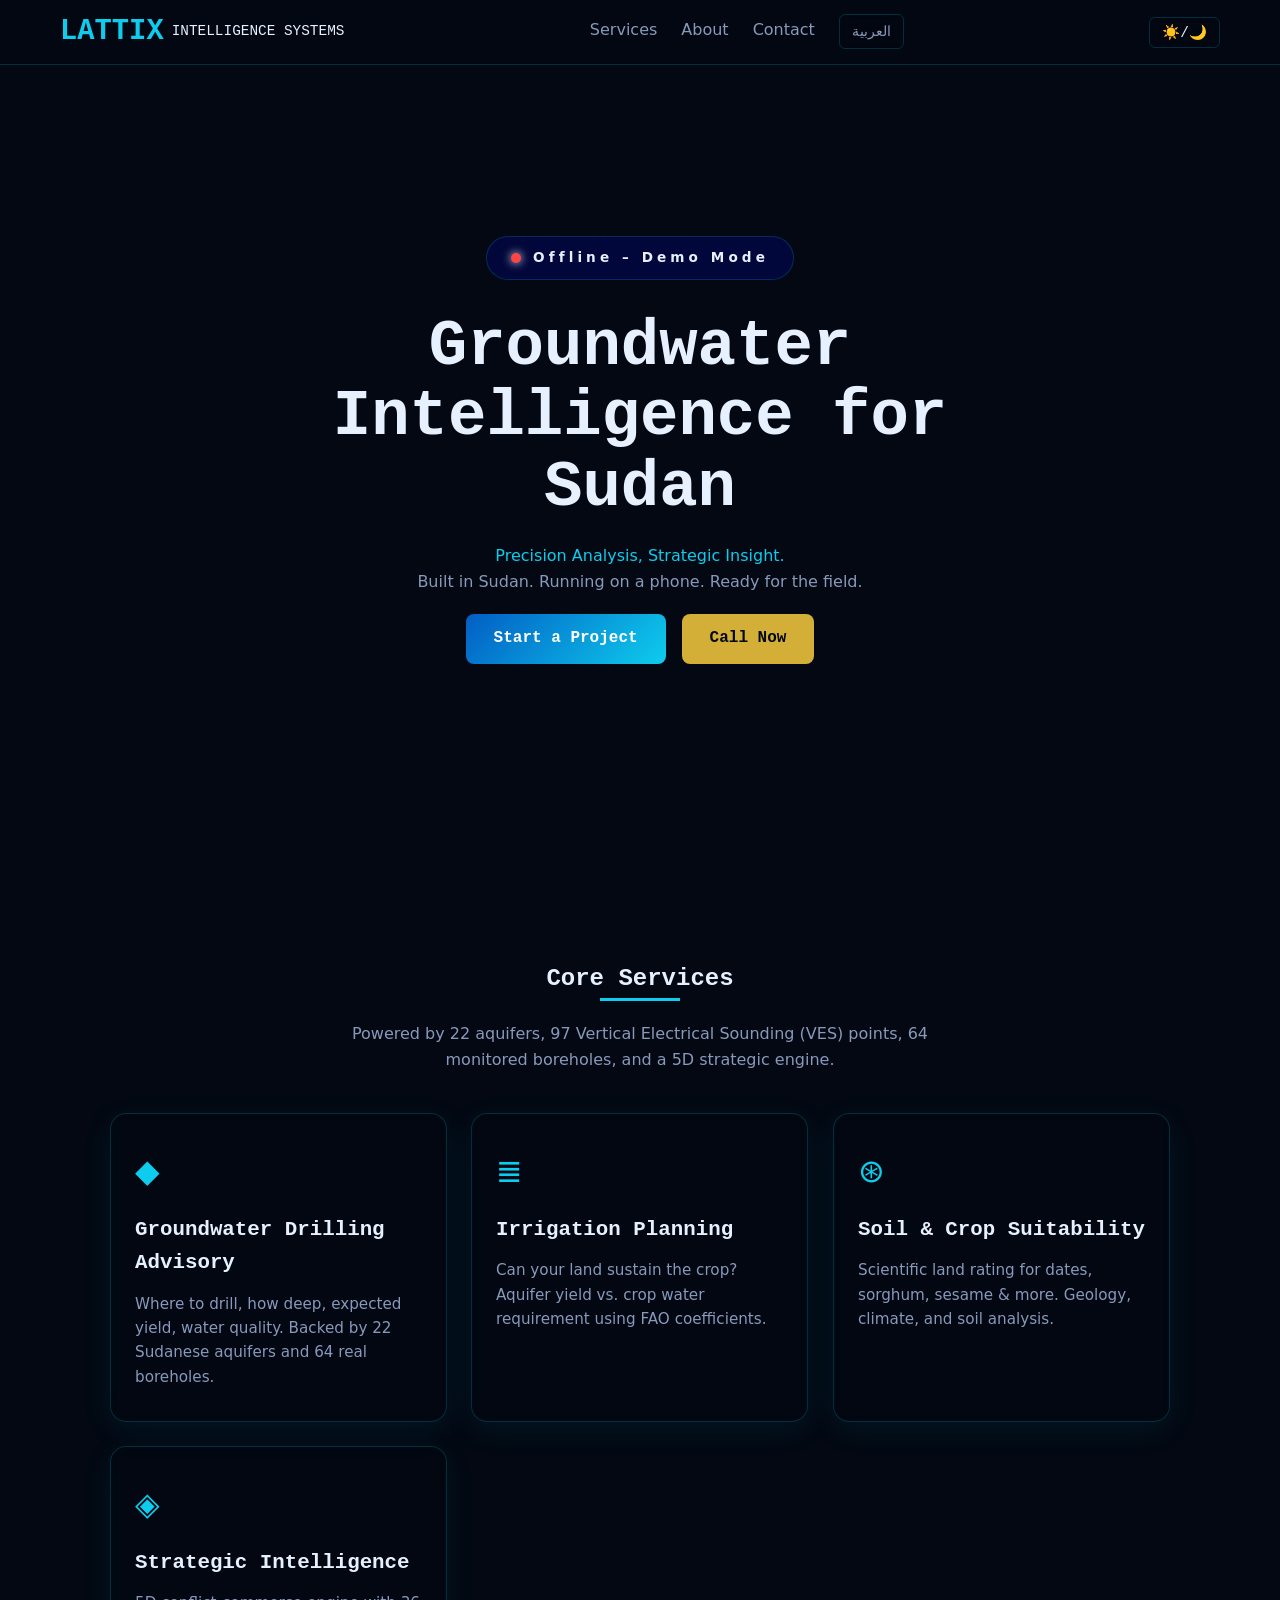
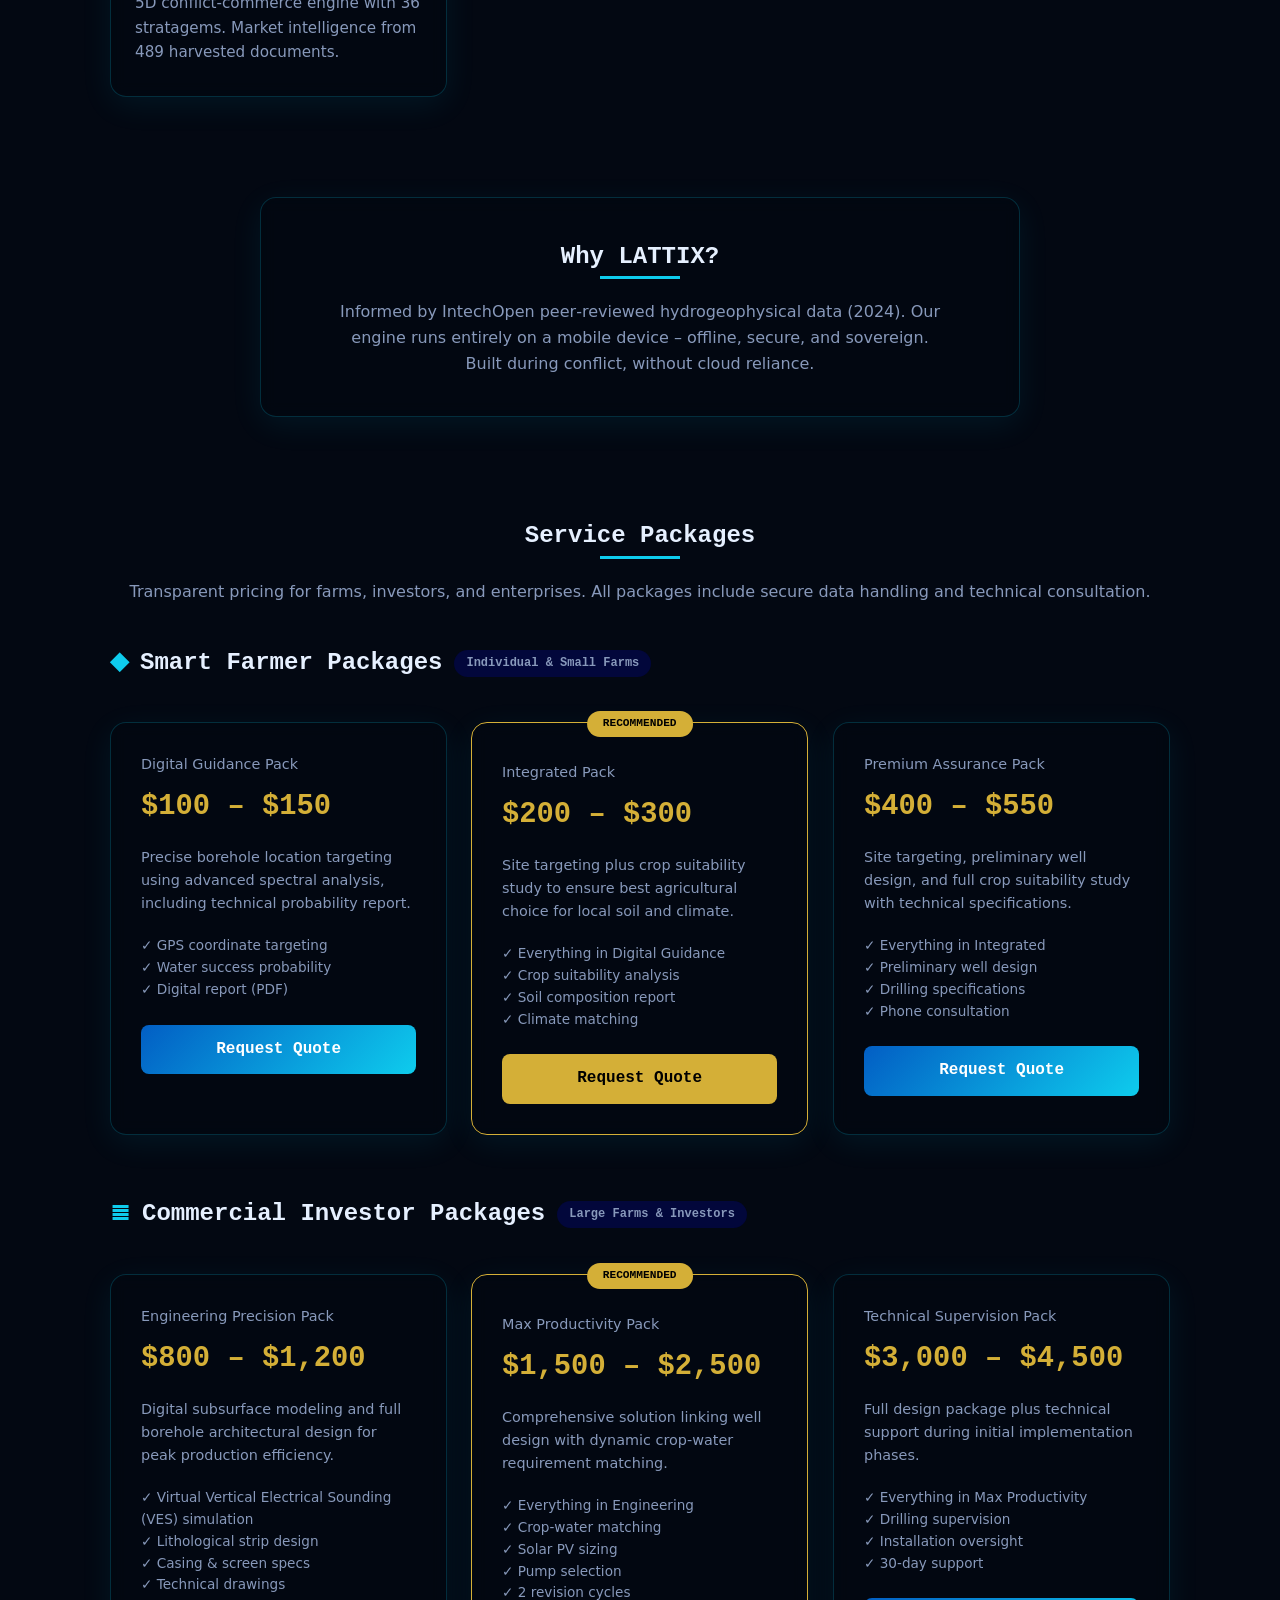
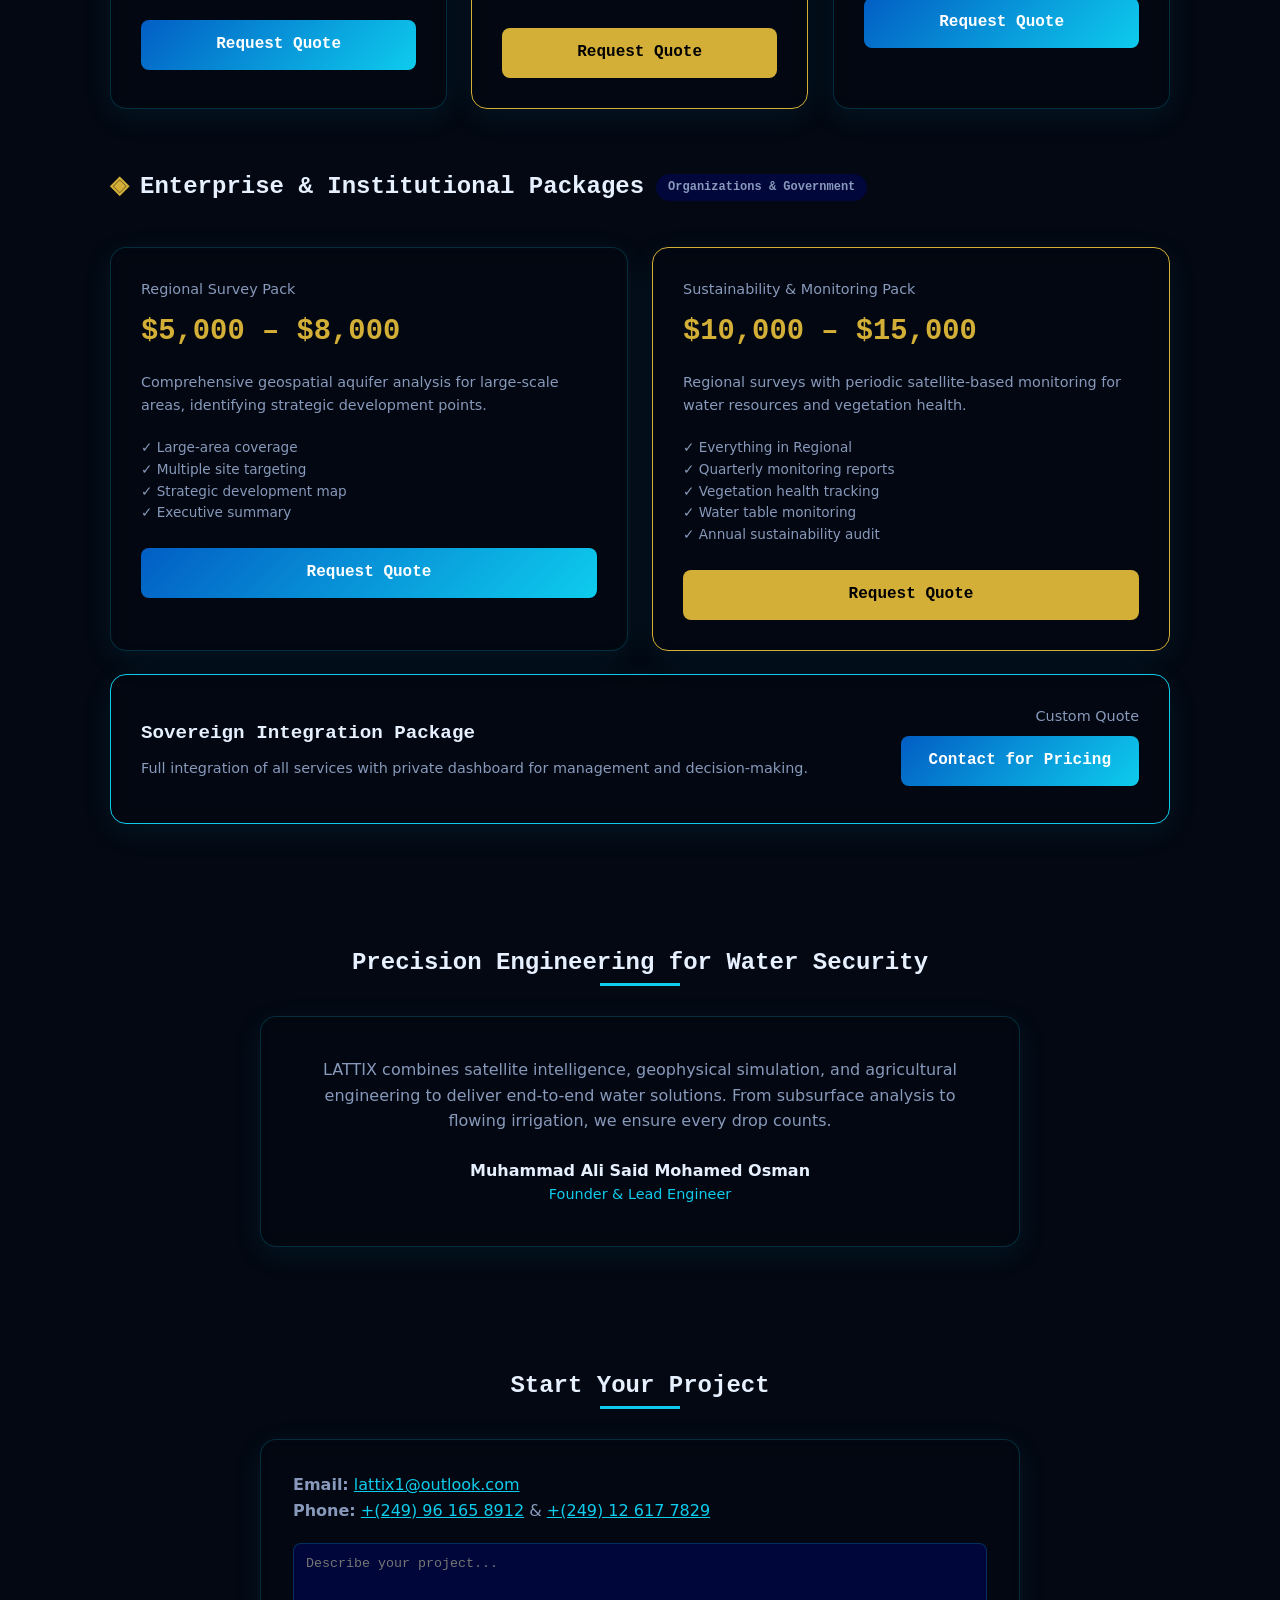
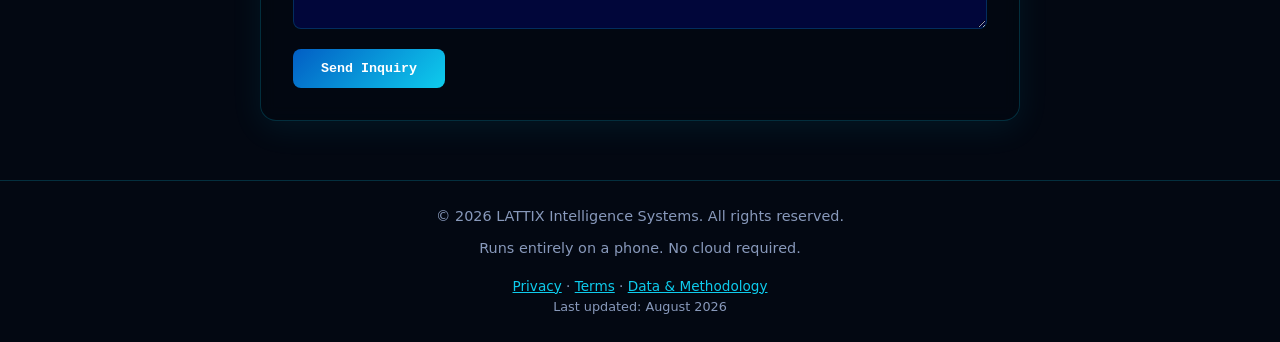
==== index.html @ 2b8c9094 "Add missing SEO/GEO fixes: hreflang, FAQPage schema, informed-by language, VES definition, last upda" ====
<!DOCTYPE html>
<html lang="en" dir="ltr" data-theme="dark">
<head>
    <meta charset="UTF-8">
    <meta name="viewport" content="width=device-width, initial-scale=1.0">
    <meta name="description" content="LATTIX – Groundwater Intelligence for Sudan. Precision analysis, strategic insight. Built on a phone, ready for the field.">
    <title>LATTIX | Groundwater Intelligence for Sudan</title>
    <link rel="stylesheet" href="assets/css/style.css">
<link rel="canonical" href="https://claythe3ed.github.io/lattix-website/">
<link rel="icon" href="assets/favicon.svg" type="image/svg+xml">
<meta property="og:title" content="LATTIX | Groundwater Intelligence for Sudan">
<meta property="og:description" content="LATTIX – Groundwater Intelligence for Sudan. Precision analysis, strategic insight. Built on a phone, ready for the field.">
<meta property="og:url" content="https://claythe3ed.github.io/lattix-website/">
<meta property="og:type" content="website">
<meta property="og:site_name" content="LATTIX Intelligence Systems">
<meta name="twitter:card" content="summary_large_image">
<meta name="twitter:title" content="LATTIX | Groundwater Intelligence for Sudan">
<meta name="twitter:description" content="LATTIX – Groundwater Intelligence for Sudan. Precision analysis, strategic insight. Built on a phone, ready for the field.">
<script type="application/ld+json">
{
  "@context": "https://schema.org",
  "@type": "WebSite",
  "name": "LATTIX Intelligence Systems",
  "description": "Groundwater Intelligence for Sudan. Precision Analysis, Strategic Insight.",
  "url": "https://claythe3ed.github.io/lattix-website/",
  "publisher": {
    "@type": "Organization",
    "name": "LATTIX Intelligence Systems",
    "founder": {
      "@type": "Person",
      "name": "Muhammad Ali Said Mohamed Osman"
    },
    "address": {
      "@type": "PostalAddress",
      "addressCountry": "SD"
    }
  }
}
</script>
<script type="application/ld+json">
{
  "@context": "https://schema.org",
  "@type": "ItemList",
  "name": "LATTIX Services",
  "itemListElement": [
    {
      "@type": "ListItem",
      "position": 1,
      "name": "Groundwater Drilling Advisory",
      "description": "Where to drill, how deep, expected yield, water quality. Backed by 22 Sudanese aquifers.",
      "url": "https://claythe3ed.github.io/lattix-website/services/groundwater.html"
    },
    {
      "@type": "ListItem",
      "position": 2,
      "name": "Irrigation Planning",
      "description": "Aquifer yield vs. crop water requirement using FAO coefficients.",
      "url": "https://claythe3ed.github.io/lattix-website/services/irrigation.html"
    },
    {
      "@type": "ListItem",
      "position": 3,
      "name": "Soil & Crop Suitability",
      "description": "Scientific land rating for dates, sorghum, sesame & more.",
      "url": "https://claythe3ed.github.io/lattix-website/services/soil-crops.html"
    },
    {
      "@type": "ListItem",
      "position": 4,
      "name": "Strategic Intelligence",
      "description": "5D conflict-commerce engine with 36 stratagems.",
      "url": "https://claythe3ed.github.io/lattix-website/services/strategy.html"
    }
  ]
}
</script>
<link rel="alternate" hreflang="en" href="https://claythe3ed.github.io/lattix-website/">
<link rel="alternate" hreflang="ar" href="https://claythe3ed.github.io/lattix-website/ar/">
<script type="application/ld+json">
{
  "@context": "https://schema.org",
  "@type": "FAQPage",
  "mainEntity": [
    {"@type": "Question", "name": "How is LATTIX data verified?", "acceptedAnswer": {"@type": "Answer", "text": "LATTIX groundwater data is informed by IntechOpen peer-reviewed hydrogeophysical data (2024)."}},
    {"@type": "Question", "name": "Does LATTIX work offline?", "acceptedAnswer": {"@type": "Answer", "text": "Yes. LATTIX runs entirely on a mobile device without cloud reliance, ensuring offline, secure, and sovereign operation."}},
    {"@type": "Question", "name": "What services does LATTIX offer?", "acceptedAnswer": {"@type": "Answer", "text": "LATTIX provides groundwater drilling advisory, irrigation planning, soil & crop suitability analysis, and strategic intelligence."}}
  ]
}
</script>
<link rel="icon" href="data:image/svg+xml,<svg xmlns='http://www.w3.org/2000/svg' viewBox='0 0 100 100'><rect width='100' height='100' rx='20' fill='%23F97316'/><text x='50' y='68' font-family='Arial' font-size='60' font-weight='bold' fill='white' text-anchor='middle'>L</text></svg>">
</head>
<body>
    <canvas id="three-canvas"></canvas>
    <nav class="navbar">
        <div class="nav-container">
            <a href="index.html" class="logo">LATTIX <span>INTELLIGENCE SYSTEMS</span></a>
            <div class="nav-links" id="navLinks">
                <a href="#services">Services</a>
                <a href="about/index.html">About</a>
                <a href="contact/index.html">Contact</a>
                <a href="ar/index.html" class="ctrl-btn">العربية</a>
            </div>
            <div class="controls">
                <button class="ctrl-btn" id="themeToggle" title="Toggle light/dark mode">☀️/🌙</button>
                <div class="hamburger" id="hamburger" aria-label="Menu" aria-expanded="false"><span></span><span></span><span></span></div>
            </div>
        </div>
    </nav>
    <main>
        <section class="hero">
            <div class="status-bar" id="statusBar">
                <span class="status-indicator" id="statusLight"></span>
                <span id="statusText" style="font-weight: 700; letter-spacing: 0.3em;">L A T T I X</span>
            </div>
            <h1>Groundwater Intelligence for Sudan</h1>
            <p class="cyan-text">Precision Analysis, Strategic Insight.</p>
            <p style="color:var(--text-secondary);">Built in Sudan. Running on a phone. Ready for the field.</p>
            <div style="display:flex; gap:16px; flex-wrap:wrap; justify-content:center; margin-top:20px;">
                <a href="contact/index.html" class="btn-cyan">Start a Project</a>
                <a href="tel:+249961658912" class="btn-gold">Call Now</a>
            </div>
        </section>
        <section id="services" class="services-section">
            <div style="text-align:center; margin-bottom:40px;">
                <h2>Core Services</h2>
                <div class="section-divider"></div>
                <p style="color:var(--text-secondary); max-width:600px; margin:0 auto;">
                    Powered by 22 aquifers, 97 Vertical Electrical Sounding (VES) points, 64 monitored boreholes, and a 5D strategic engine.
                </p>
            </div>
            <div class="services-grid">
                <a href="services/groundwater.html" class="glass-card service-card">
                    <div class="service-icon">◆</div>
                    <h3>Groundwater Drilling Advisory</h3>
                    <p>Where to drill, how deep, expected yield, water quality. Backed by 22 Sudanese aquifers and 64 real boreholes.</p>
                </a>
                <a href="services/irrigation.html" class="glass-card service-card">
                    <div class="service-icon">≣</div>
                    <h3>Irrigation Planning</h3>
                    <p>Can your land sustain the crop? Aquifer yield vs. crop water requirement using FAO coefficients.</p>
                </a>
                <a href="services/soil-crops.html" class="glass-card service-card">
                    <div class="service-icon">⊛</div>
                    <h3>Soil & Crop Suitability</h3>
                    <p>Scientific land rating for dates, sorghum, sesame & more. Geology, climate, and soil analysis.</p>
                </a>
                <a href="services/strategy.html" class="glass-card service-card">
                    <div class="service-icon">◈</div>
                    <h3>Strategic Intelligence</h3>
                    <p>5D conflict-commerce engine with 36 stratagems. Market intelligence from 489 harvested documents.</p>
                </a>
            </div>
        </section>
        <section style="max-width:800px; margin:0 auto; padding:40px 20px; text-align:center;">
            <div class="glass-card" style="padding:40px;">
                <h2>Why LATTIX?</h2>
                <div class="section-divider"></div>
                <p style="color:var(--text-secondary); max-width:600px; margin:20px auto 0;">
                    Informed by IntechOpen peer‑reviewed hydrogeophysical data (2024). Our engine runs entirely on a mobile device – offline, secure, and sovereign. Built during conflict, without cloud reliance.
                </p>
            </div>
        </section>
        <section id="packages" style="max-width:1100px; margin:0 auto; padding:60px 20px;">
            <div style="text-align:center; margin-bottom:40px;">
                <h2>Service Packages</h2>
                <div class="section-divider"></div>
                <p style="color:var(--text-secondary);">Transparent pricing for farms, investors, and enterprises. All packages include secure data handling and technical consultation.</p>
            </div>

            <!-- Smart Farmer Packages -->
            <div style="margin-top:40px;">
                <h3 style="font-family:'Space Grotesk', monospace; font-size:1.5rem; margin-bottom:30px; display:flex; align-items:center; gap:12px;">
                    <span style="color:var(--cyan);">◆</span> Smart Farmer Packages
                    <span style="font-size:0.75rem; background:var(--card-bg); padding:4px 12px; border-radius:20px; color:var(--text-secondary);">Individual & Small Farms</span>
                </h3>
                <div class="services-grid" style="grid-template-columns: repeat(auto-fit, minmax(300px, 1fr));">
                    <div class="glass-card" style="padding:30px;">
                        <div style="color:var(--text-secondary); font-size:0.9rem; margin-bottom:8px;">Digital Guidance Pack</div>
                        <div class="gold-text" style="font-family:'Space Grotesk', monospace; font-size:1.8rem; font-weight:700; margin-bottom:16px;">$100 – $150</div>
                        <p style="color:var(--text-secondary); font-size:0.9rem; margin-bottom:20px;">Precise borehole location targeting using advanced spectral analysis, including technical probability report.</p>
                        <ul style="list-style:none; color:var(--text-secondary); font-size:0.85rem; margin-bottom:24px;">
                            <li>✓ GPS coordinate targeting</li>
                            <li>✓ Water success probability</li>
                            <li>✓ Digital report (PDF)</li>
                        </ul>
                        <a href="mailto:lattix1@outlook.com?subject=Quote Request: Digital Guidance Pack" class="btn-cyan" style="display:block; text-align:center; padding:12px;">Request Quote</a>
                    </div>
                    <div class="glass-card" style="padding:30px; border:1px solid var(--gold); position:relative;">
                        <div style="position:absolute; top:-12px; left:50%; transform:translateX(-50%); background:var(--gold); color:#000; padding:4px 16px; border-radius:20px; font-size:0.7rem; font-weight:700; font-family:'Space Grotesk', monospace;">RECOMMENDED</div>
                        <div style="color:var(--text-secondary); font-size:0.9rem; margin-bottom:8px; margin-top:8px;">Integrated Pack</div>
                        <div class="gold-text" style="font-family:'Space Grotesk', monospace; font-size:1.8rem; font-weight:700; margin-bottom:16px;">$200 – $300</div>
                        <p style="color:var(--text-secondary); font-size:0.9rem; margin-bottom:20px;">Site targeting plus crop suitability study to ensure best agricultural choice for local soil and climate.</p>
                        <ul style="list-style:none; color:var(--text-secondary); font-size:0.85rem; margin-bottom:24px;">
                            <li>✓ Everything in Digital Guidance</li>
                            <li>✓ Crop suitability analysis</li>
                            <li>✓ Soil composition report</li>
                            <li>✓ Climate matching</li>
                        </ul>
                        <a href="mailto:lattix1@outlook.com?subject=Quote Request: Integrated Pack" class="btn-gold" style="display:block; text-align:center; padding:12px; color:#000;">Request Quote</a>
                    </div>
                    <div class="glass-card" style="padding:30px;">
                        <div style="color:var(--text-secondary); font-size:0.9rem; margin-bottom:8px;">Premium Assurance Pack</div>
                        <div class="gold-text" style="font-family:'Space Grotesk', monospace; font-size:1.8rem; font-weight:700; margin-bottom:16px;">$400 – $550</div>
                        <p style="color:var(--text-secondary); font-size:0.9rem; margin-bottom:20px;">Site targeting, preliminary well design, and full crop suitability study with technical specifications.</p>
                        <ul style="list-style:none; color:var(--text-secondary); font-size:0.85rem; margin-bottom:24px;">
                            <li>✓ Everything in Integrated</li>
                            <li>✓ Preliminary well design</li>
                            <li>✓ Drilling specifications</li>
                            <li>✓ Phone consultation</li>
                        </ul>
                        <a href="mailto:lattix1@outlook.com?subject=Quote Request: Premium Assurance Pack" class="btn-cyan" style="display:block; text-align:center; padding:12px;">Request Quote</a>
                    </div>
                </div>
            </div>

            <!-- Commercial Investor Packages -->
            <div style="margin-top:60px;">
                <h3 style="font-family:'Space Grotesk', monospace; font-size:1.5rem; margin-bottom:30px; display:flex; align-items:center; gap:12px;">
                    <span style="color:var(--cyan);">≣</span> Commercial Investor Packages
                    <span style="font-size:0.75rem; background:var(--card-bg); padding:4px 12px; border-radius:20px; color:var(--text-secondary);">Large Farms & Investors</span>
                </h3>
                <div class="services-grid" style="grid-template-columns: repeat(auto-fit, minmax(300px, 1fr));">
                    <div class="glass-card" style="padding:30px;">
                        <div style="color:var(--text-secondary); font-size:0.9rem; margin-bottom:8px;">Engineering Precision Pack</div>
                        <div class="gold-text" style="font-family:'Space Grotesk', monospace; font-size:1.8rem; font-weight:700; margin-bottom:16px;">$800 – $1,200</div>
                        <p style="color:var(--text-secondary); font-size:0.9rem; margin-bottom:20px;">Digital subsurface modeling and full borehole architectural design for peak production efficiency.</p>
                        <ul style="list-style:none; color:var(--text-secondary); font-size:0.85rem; margin-bottom:24px;">
                            <li>✓ Virtual Vertical Electrical Sounding (VES) simulation</li>
                            <li>✓ Lithological strip design</li>
                            <li>✓ Casing & screen specs</li>
                            <li>✓ Technical drawings</li>
                        </ul>
                        <a href="mailto:lattix1@outlook.com?subject=Quote Request: Engineering Precision Pack" class="btn-cyan" style="display:block; text-align:center; padding:12px;">Request Quote</a>
                    </div>
                    <div class="glass-card" style="padding:30px; border:1px solid var(--gold); position:relative;">
                        <div style="position:absolute; top:-12px; left:50%; transform:translateX(-50%); background:var(--gold); color:#000; padding:4px 16px; border-radius:20px; font-size:0.7rem; font-weight:700; font-family:'Space Grotesk', monospace;">RECOMMENDED</div>
                        <div style="color:var(--text-secondary); font-size:0.9rem; margin-bottom:8px; margin-top:8px;">Max Productivity Pack</div>
                        <div class="gold-text" style="font-family:'Space Grotesk', monospace; font-size:1.8rem; font-weight:700; margin-bottom:16px;">$1,500 – $2,500</div>
                        <p style="color:var(--text-secondary); font-size:0.9rem; margin-bottom:20px;">Comprehensive solution linking well design with dynamic crop-water requirement matching.</p>
                        <ul style="list-style:none; color:var(--text-secondary); font-size:0.85rem; margin-bottom:24px;">
                            <li>✓ Everything in Engineering</li>
                            <li>✓ Crop-water matching</li>
                            <li>✓ Solar PV sizing</li>
                            <li>✓ Pump selection</li>
                            <li>✓ 2 revision cycles</li>
                        </ul>
                        <a href="mailto:lattix1@outlook.com?subject=Quote Request: Max Productivity Pack" class="btn-gold" style="display:block; text-align:center; padding:12px; color:#000;">Request Quote</a>
                    </div>
                    <div class="glass-card" style="padding:30px;">
                        <div style="color:var(--text-secondary); font-size:0.9rem; margin-bottom:8px;">Technical Supervision Pack</div>
                        <div class="gold-text" style="font-family:'Space Grotesk', monospace; font-size:1.8rem; font-weight:700; margin-bottom:16px;">$3,000 – $4,500</div>
                        <p style="color:var(--text-secondary); font-size:0.9rem; margin-bottom:20px;">Full design package plus technical support during initial implementation phases.</p>
                        <ul style="list-style:none; color:var(--text-secondary); font-size:0.85rem; margin-bottom:24px;">
                            <li>✓ Everything in Max Productivity</li>
                            <li>✓ Drilling supervision</li>
                            <li>✓ Installation oversight</li>
                            <li>✓ 30-day support</li>
                        </ul>
                        <a href="mailto:lattix1@outlook.com?subject=Quote Request: Technical Supervision Pack" class="btn-cyan" style="display:block; text-align:center; padding:12px;">Request Quote</a>
                    </div>
                </div>
            </div>

            <!-- Enterprise Packages -->
            <div style="margin-top:60px;">
                <h3 style="font-family:'Space Grotesk', monospace; font-size:1.5rem; margin-bottom:30px; display:flex; align-items:center; gap:12px;">
                    <span style="color:var(--gold);">◈</span> Enterprise & Institutional Packages
                    <span style="font-size:0.75rem; background:var(--card-bg); padding:4px 12px; border-radius:20px; color:var(--text-secondary);">Organizations & Government</span>
                </h3>
                <div class="services-grid" style="grid-template-columns: repeat(auto-fit, minmax(300px, 1fr));">
                    <div class="glass-card" style="padding:30px;">
                        <div style="color:var(--text-secondary); font-size:0.9rem; margin-bottom:8px;">Regional Survey Pack</div>
                        <div class="gold-text" style="font-family:'Space Grotesk', monospace; font-size:1.8rem; font-weight:700; margin-bottom:16px;">$5,000 – $8,000</div>
                        <p style="color:var(--text-secondary); font-size:0.9rem; margin-bottom:20px;">Comprehensive geospatial aquifer analysis for large-scale areas, identifying strategic development points.</p>
                        <ul style="list-style:none; color:var(--text-secondary); font-size:0.85rem; margin-bottom:24px;">
                            <li>✓ Large-area coverage</li>
                            <li>✓ Multiple site targeting</li>
                            <li>✓ Strategic development map</li>
                            <li>✓ Executive summary</li>
                        </ul>
                        <a href="mailto:lattix1@outlook.com?subject=Quote Request: Regional Survey Pack" class="btn-cyan" style="display:block; text-align:center; padding:12px;">Request Quote</a>
                    </div>
                    <div class="glass-card" style="padding:30px; border:1px solid var(--gold);">
                        <div style="color:var(--text-secondary); font-size:0.9rem; margin-bottom:8px;">Sustainability & Monitoring Pack</div>
                        <div class="gold-text" style="font-family:'Space Grotesk', monospace; font-size:1.8rem; font-weight:700; margin-bottom:16px;">$10,000 – $15,000</div>
                        <p style="color:var(--text-secondary); font-size:0.9rem; margin-bottom:20px;">Regional surveys with periodic satellite-based monitoring for water resources and vegetation health.</p>
                        <ul style="list-style:none; color:var(--text-secondary); font-size:0.85rem; margin-bottom:24px;">
                            <li>✓ Everything in Regional</li>
                            <li>✓ Quarterly monitoring reports</li>
                            <li>✓ Vegetation health tracking</li>
                            <li>✓ Water table monitoring</li>
                            <li>✓ Annual sustainability audit</li>
                        </ul>
                        <a href="mailto:lattix1@outlook.com?subject=Quote Request: Sustainability Pack" class="btn-gold" style="display:block; text-align:center; padding:12px; color:#000;">Request Quote</a>
                    </div>
                </div>
                <div class="glass-card" style="padding:30px; margin-top:24px; border:1px solid var(--cyan);">
                    <div style="display:flex; flex-wrap:wrap; justify-content:space-between; align-items:center; gap:20px;">
                        <div>
                            <div style="font-family:'Space Grotesk', monospace; font-weight:700; font-size:1.2rem; margin-bottom:8px;">Sovereign Integration Package</div>
                            <p style="color:var(--text-secondary); font-size:0.9rem;">Full integration of all services with private dashboard for management and decision-making.</p>
                        </div>
                        <div style="text-align:right;">
                            <div style="color:var(--text-secondary); font-size:0.9rem; margin-bottom:8px;">Custom Quote</div>
                            <a href="mailto:lattix1@outlook.com?subject=Quote Request: Sovereign Integration Package" class="btn-cyan">Contact for Pricing</a>
                        </div>
                    </div>
                </div>
            </div>
        </section>
        <section id="about" style="max-width:800px; margin:0 auto; padding:60px 20px; text-align:center;">
            <h2>Precision Engineering for Water Security</h2>
            <div class="section-divider"></div>
            <div class="glass-card" style="padding:40px; margin-top:30px;">
                <p style="color:var(--text-secondary);">LATTIX combines satellite intelligence, geophysical simulation, and agricultural engineering to deliver end‑to‑end water solutions. From subsurface analysis to flowing irrigation, we ensure every drop counts.</p>
                <div style="margin-top:24px; font-weight:700;">Muhammad Ali Said Mohamed Osman</div>
                <div style="color:var(--cyan); font-size:0.9rem;">Founder & Lead Engineer</div>
            </div>
        </section>
        <section id="contact" style="max-width:800px; margin:0 auto; padding:60px 20px;">
            <h2 style="text-align:center;">Start Your Project</h2>
            <div class="section-divider"></div>
            <div class="glass-card" style="padding:32px; margin-top:30px;">
                <p style="color:var(--text-secondary); margin-bottom:20px;">
                    <strong>Email:</strong> <a href="mailto:lattix1@outlook.com" class="cyan-text">lattix1@outlook.com</a><br>
<strong>Phone:</strong> <a href="tel:+249961658912" class="cyan-text">+(249) 96 165 8912</a> & <a href="tel:+249126177829" class="cyan-text">+(249) 12 617 7829</a>
                </p>
                <form onsubmit="event.preventDefault(); window.location.href='mailto:lattix1@outlook.com?subject=Project Inquiry&body=' + encodeURIComponent(document.getElementById('msg').value);">
                    <textarea id="msg" rows="4" style="width:100%; background:var(--card-bg); border:1px solid var(--card-border); color:var(--text-primary); padding:12px; border-radius:8px;" placeholder="Describe your project..."></textarea>
                    <button type="submit" class="btn-cyan" style="margin-top:12px;">Send Inquiry</button>
                </form>
            </div>
        </section>
    </main>
    <footer>
        <p>© 2026 LATTIX Intelligence Systems. All rights reserved.</p>
        <p style="margin-top:8px;">Runs entirely on a phone. No cloud required.</p>
        <p style="margin-top:16px; font-size:0.85rem;"><a href="compliance/privacy.html" class="cyan-text">Privacy</a> · <a href="compliance/terms.html" class="cyan-text">Terms</a> · <a href="compliance/methodology.html" class="cyan-text">Data & Methodology</a></p>
    <p style="font-size:0.8rem; color:var(--text-secondary);">Last updated: August 2026</p>
</footer>
    <script src="assets/js/satellite.js"></script>
    <script>
        document.getElementById('themeToggle').addEventListener('click', function() {
            const html = document.documentElement;
            const newTheme = html.getAttribute('data-theme') === 'dark' ? 'light' : 'dark';
            html.setAttribute('data-theme', newTheme);
            localStorage.setItem('lattix-theme', newTheme);
        });
        document.getElementById('hamburger').addEventListener('click', function() {
            const nav = document.getElementById('navLinks');
            nav.classList.toggle('active');
            this.setAttribute('aria-expanded', nav.classList.contains('active'));
        });
        async function checkStatus() {
            if (window.location.hostname !== 'localhost' && window.location.hostname !== '127.0.0.1') {
                document.getElementById('statusLight').className = 'status-indicator offline';
                document.getElementById('statusText').textContent = 'Offline – Demo Mode';
                return;
            }
            let ml = false, cal = false;
            try { await fetch('http://localhost:8001/health', {mode:'no-cors'}); ml = true; } catch(e) {}
            try { await fetch('http://localhost:8002/health', {mode:'no-cors'}); cal = true; } catch(e) {}
            const light = document.getElementById('statusLight');
            const text = document.getElementById('statusText');
            if (ml || cal) {
                light.className = 'status-indicator online';
                text.textContent = 'System Online – Services Active';
            } else {
                light.className = 'status-indicator offline';
                text.textContent = 'Offline – Demo Mode';
            }
        }
        window.addEventListener('load', checkStatus);
        setInterval(checkStatus, 60000);
    </script>
</body>
</html>
---- assets/css/style.css ----
/* ========== DEEP BLUE TECH + GOLD ========== */
:root {
    --deepest: #030812;
    --navy: #020764;
    --mid-blue: #043780;
    --bright: #025EC4;
    --cyan: #0ECCED;
    --gold: #d4af37;
    --text-primary: #e6f0ff;
    --text-secondary: #8899bb;
    --card-bg: rgba(2, 7, 100, 0.5);
    --card-border: rgba(14, 204, 237, 0.2);
    --glass-bg: rgba(3, 8, 18, 0.65);
    --shadow: 0 8px 32px rgba(14, 204, 237, 0.08);
    --transition: 0.3s cubic-bezier(0.4, 0, 0.2, 1);
}
[data-theme="light"] {
    --deepest: #eef2f6;
    --navy: #d0dbe8;
    --mid-blue: #a0bcd0;
    --bright: #025EC4;
    --cyan: #007799;
    --text-primary: #030812;
    --text-secondary: #334455;
    --card-bg: rgba(255,255,255,0.7);
    --card-border: rgba(0,100,150,0.2);
    --glass-bg: rgba(255,255,255,0.8);
    --shadow: 0 8px 24px rgba(0,80,120,0.1);
}
* { margin:0; padding:0; box-sizing:border-box; }
body {
    font-family: 'Inter', system-ui, sans-serif;
    background: var(--deepest);
    color: var(--text-primary);
    line-height: 1.6;
    transition: background 0.4s, color 0.4s;
    overflow-x: hidden;
}
h1, h2, h3, .mono, .logo {
    font-family: 'Space Grotesk', 'Courier New', monospace;
    font-weight: 700;
}
.cyan-text { color: var(--cyan); }
.gold-text { color: var(--gold); }

/* ---------- Glass card with micro-interactions ---------- */
.glass-card {
    background: var(--glass-bg);
    backdrop-filter: blur(8px);
    border: 1px solid var(--card-border);
    border-radius: 16px;
    transition: transform 0.35s cubic-bezier(0.4, 0, 0.2, 1),
                box-shadow 0.35s cubic-bezier(0.4, 0, 0.2, 1),
                border-color 0.35s;
    box-shadow: var(--shadow);
    will-change: transform;
}
.glass-card:hover {
    border-color: var(--cyan);
    transform: translateY(-4px) scale(1.01);
    box-shadow: 0 20px 50px rgba(14,204,237,0.2),
                0 0 30px rgba(14,204,237,0.08) inset;
}
.glass-card:active {
    transform: translateY(-2px) scale(0.99);
}

/* ---------- Buttons ---------- */
.btn-cyan, .btn-gold {
    font-family: 'Space Grotesk', monospace;
    font-weight: 700;
    padding: 12px 28px;
    border: none;
    border-radius: 8px;
    cursor: pointer;
    text-decoration: none;
    display: inline-block;
    transition: transform 0.25s, box-shadow 0.25s, background 0.3s;
    position: relative;
    overflow: hidden;
}
.btn-cyan {
    background: linear-gradient(135deg, var(--bright), var(--cyan));
    color: #fff;
}
.btn-cyan:hover {
    transform: translateY(-2px);
    box-shadow: 0 8px 30px rgba(14,204,237,0.4), 0 0 20px rgba(14,204,237,0.2);
    background: linear-gradient(135deg, var(--cyan), var(--bright));
}
.btn-cyan:active {
    transform: translateY(0);
    box-shadow: 0 4px 15px rgba(14,204,237,0.3);
}
.btn-gold {
    background: var(--gold);
    color: #030812;
}
.btn-gold:hover {
    transform: translateY(-2px);
    box-shadow: 0 8px 30px rgba(212,175,55,0.5), 0 0 20px rgba(212,175,55,0.2);
    background: #e5c04f;
}
.btn-gold:active {
    transform: translateY(0);
    box-shadow: 0 4px 15px rgba(212,175,55,0.3);
}

/* ---------- Navigation ---------- */
.navbar {
    position: fixed; top:0; width:100%; z-index: 1000;
    background: rgba(3,8,18,0.85);
    backdrop-filter: blur(16px);
    border-bottom: 1px solid var(--card-border);
    transition: background 0.3s;
}
.nav-container {
    max-width: 1200px; margin:0 auto; padding:0 20px;
    display:flex; justify-content:space-between; align-items:center; height:64px;
}
.logo {
    font-size:1.8rem; color: var(--cyan); text-decoration:none;
    display:flex; align-items:center; gap:8px;
    transition: color 0.2s, text-shadow 0.3s;
}
.logo:hover {
    color: #4de6ff;
    text-shadow: 0 0 10px rgba(14,204,237,0.6);
}
.logo span { color: var(--text-primary); font-size:0.9rem; font-weight:500; }
.nav-links { display:flex; gap:24px; align-items:center; }
.nav-links a {
    color: var(--text-secondary); text-decoration:none; font-weight:500;
    transition: color 0.2s, transform 0.2s;
    position: relative;
    padding-bottom: 4px;
}
.nav-links a::after {
    content: '';
    position: absolute;
    bottom: 0;
    left: 50%;
    width: 0;
    height: 2px;
    background: var(--cyan);
    transition: width 0.3s, left 0.3s;
}
.nav-links a:hover {
    color: var(--cyan);
}
.nav-links a:hover::after {
    width: 100%;
    left: 0;
}
.nav-links a.active {
    color: var(--cyan);
}
.hamburger { display:none; flex-direction:column; cursor:pointer; gap:5px; }
.hamburger span {
    width:25px; height:2px; background:var(--text-primary);
    transition: all 0.3s ease;
}
.hamburger.open span:nth-child(1) {
    transform: rotate(45deg) translate(5px, 5px);
}
.hamburger.open span:nth-child(2) {
    opacity: 0;
}
.hamburger.open span:nth-child(3) {
    transform: rotate(-45deg) translate(5px, -5px);
}
.controls { display:flex; gap:12px; align-items:center; }
.ctrl-btn {
    background:transparent; border:1px solid var(--card-border);
    color:var(--text-primary); padding:6px 12px; border-radius:6px;
    cursor:pointer; font-size:0.9rem; transition: background 0.3s, border-color 0.3s, color 0.3s;
    font-family:'Space Grotesk', monospace;
    backdrop-filter: blur(4px);
}
.ctrl-btn:hover {
    border-color: var(--cyan);
    background: rgba(14,204,237,0.1);
    color: var(--cyan);
}

/* ---------- Canvas (Blueprint Satellite) ---------- */
#three-canvas {
    position: fixed;
    top: 0; left: 0;
    width: 100%; height: 100%;
    z-index: 0;
    pointer-events: none;
}
main { position:relative; z-index:1; }

/* ---------- Hero ---------- */
.hero {
    min-height: 100vh;
    display:flex; flex-direction:column; align-items:center; justify-content:center;
    text-align:center; padding: 0 20px;
}
.hero h1 {
    font-size:clamp(2rem, 6vw, 4rem);
    max-width:800px; margin-bottom:20px; line-height:1.1;
    animation: fadeInUp 0.8s ease both;
}
@keyframes fadeInUp {
    from { opacity:0; transform: translateY(30px); }
    to { opacity:1; transform: translateY(0); }
}

/* ---------- Status bar ---------- */
.status-bar {
    display:inline-flex; align-items:center; gap:12px;
    background: var(--card-bg); border:1px solid var(--card-border);
    border-radius:40px; padding:10px 24px; margin-bottom:32px; font-size:0.85rem;
    backdrop-filter: blur(4px);
    transition: border-color 0.3s, box-shadow 0.3s;
}
.status-bar:hover {
    border-color: var(--cyan);
    box-shadow: 0 0 15px rgba(14,204,237,0.2);
}
.status-indicator {
    width:10px; height:10px; border-radius:50%;
    background:#ff4444; box-shadow:0 0 10px currentColor;
    transition: background 0.3s, box-shadow 0.3s;
}
.status-indicator.online {
    background:#00ff88; box-shadow:0 0 12px #00ff88;
    animation: pulse 2s infinite;
}
@keyframes pulse {
    0% { box-shadow:0 0 10px #00ff88; }
    50% { box-shadow:0 0 25px #00ff88; }
    100% { box-shadow:0 0 10px #00ff88; }
}

/* ---------- Services Grid ---------- */
.services-section { max-width:1100px; margin:0 auto; padding:60px 20px; }
.services-grid {
    display:grid; grid-template-columns: repeat(auto-fit, minmax(280px, 1fr));
    gap:24px; margin-top:40px;
}
.service-card {
    padding:32px 24px; text-decoration:none; color:inherit;
    display:block; height:100%;
    transition: transform 0.35s, box-shadow 0.35s;
}
.service-icon {
    font-size:2rem; margin-bottom:16px; color:var(--cyan);
    transition: transform 0.4s, color 0.3s;
}
.service-card:hover .service-icon {
    transform: scale(1.2) rotate(5deg);
    color: var(--gold);
}
.service-card h3 {
    margin-bottom:12px; font-size:1.3rem;
    transition: color 0.3s;
}
.service-card:hover h3 {
    color: var(--cyan);
}
.service-card p { color:var(--text-secondary); font-size:0.95rem; }

/* ---------- Section Dividers ---------- */
.section-divider {
    width:80px; height:3px; background:var(--cyan);
    margin:0 auto 20px;
    transition: width 0.4s, background 0.3s;
}
.glass-card:hover .section-divider {
    width: 120px;
    background: var(--gold);
}

/* ---------- Form elements ---------- */
textarea {
    resize: vertical;
    transition: border-color 0.3s, box-shadow 0.3s, background 0.3s;
}
textarea:focus {
    border-color: var(--cyan) !important;
    box-shadow: 0 0 15px rgba(14,204,237,0.2) !important;
    outline: none;
    background: rgba(0,0,0,0.3) !important;
}

/* ---------- Footer ---------- */
footer {
    border-top:1px solid var(--card-border);
    padding:24px; text-align:center;
    color:var(--text-secondary);
    position:relative; z-index:1;
    font-size:0.9rem;
}
footer a {
    transition: color 0.3s;
}
footer a:hover {
    color: var(--cyan);
    text-shadow: 0 0 8px rgba(14,204,237,0.5);
}

/* ---------- Responsive ---------- */
@media (max-width: 768px) {
    .nav-links {
        position:fixed; top:64px; left:0; width:100%;
        background:rgba(3,8,18,0.95); flex-direction:column;
        padding:24px; gap:20px; transform:translateY(-120%);
        transition:transform 0.3s ease;
        backdrop-filter: blur(12px);
    }
    .nav-links.active { transform:translateY(0); }
    .hamburger { display:flex; }
}

/* Additional micro-interactions for all links */
a:not(.btn-cyan):not(.btn-gold):not(.service-card) {
    transition: color 0.2s, text-shadow 0.3s;
}
a:not(.btn-cyan):not(.btn-gold):not(.service-card):hover {
    text-shadow: 0 0 8px var(--cyan);
}

/* Subtle parallax-like effect for hero section on mouse move (via JS not added here, but ready) */
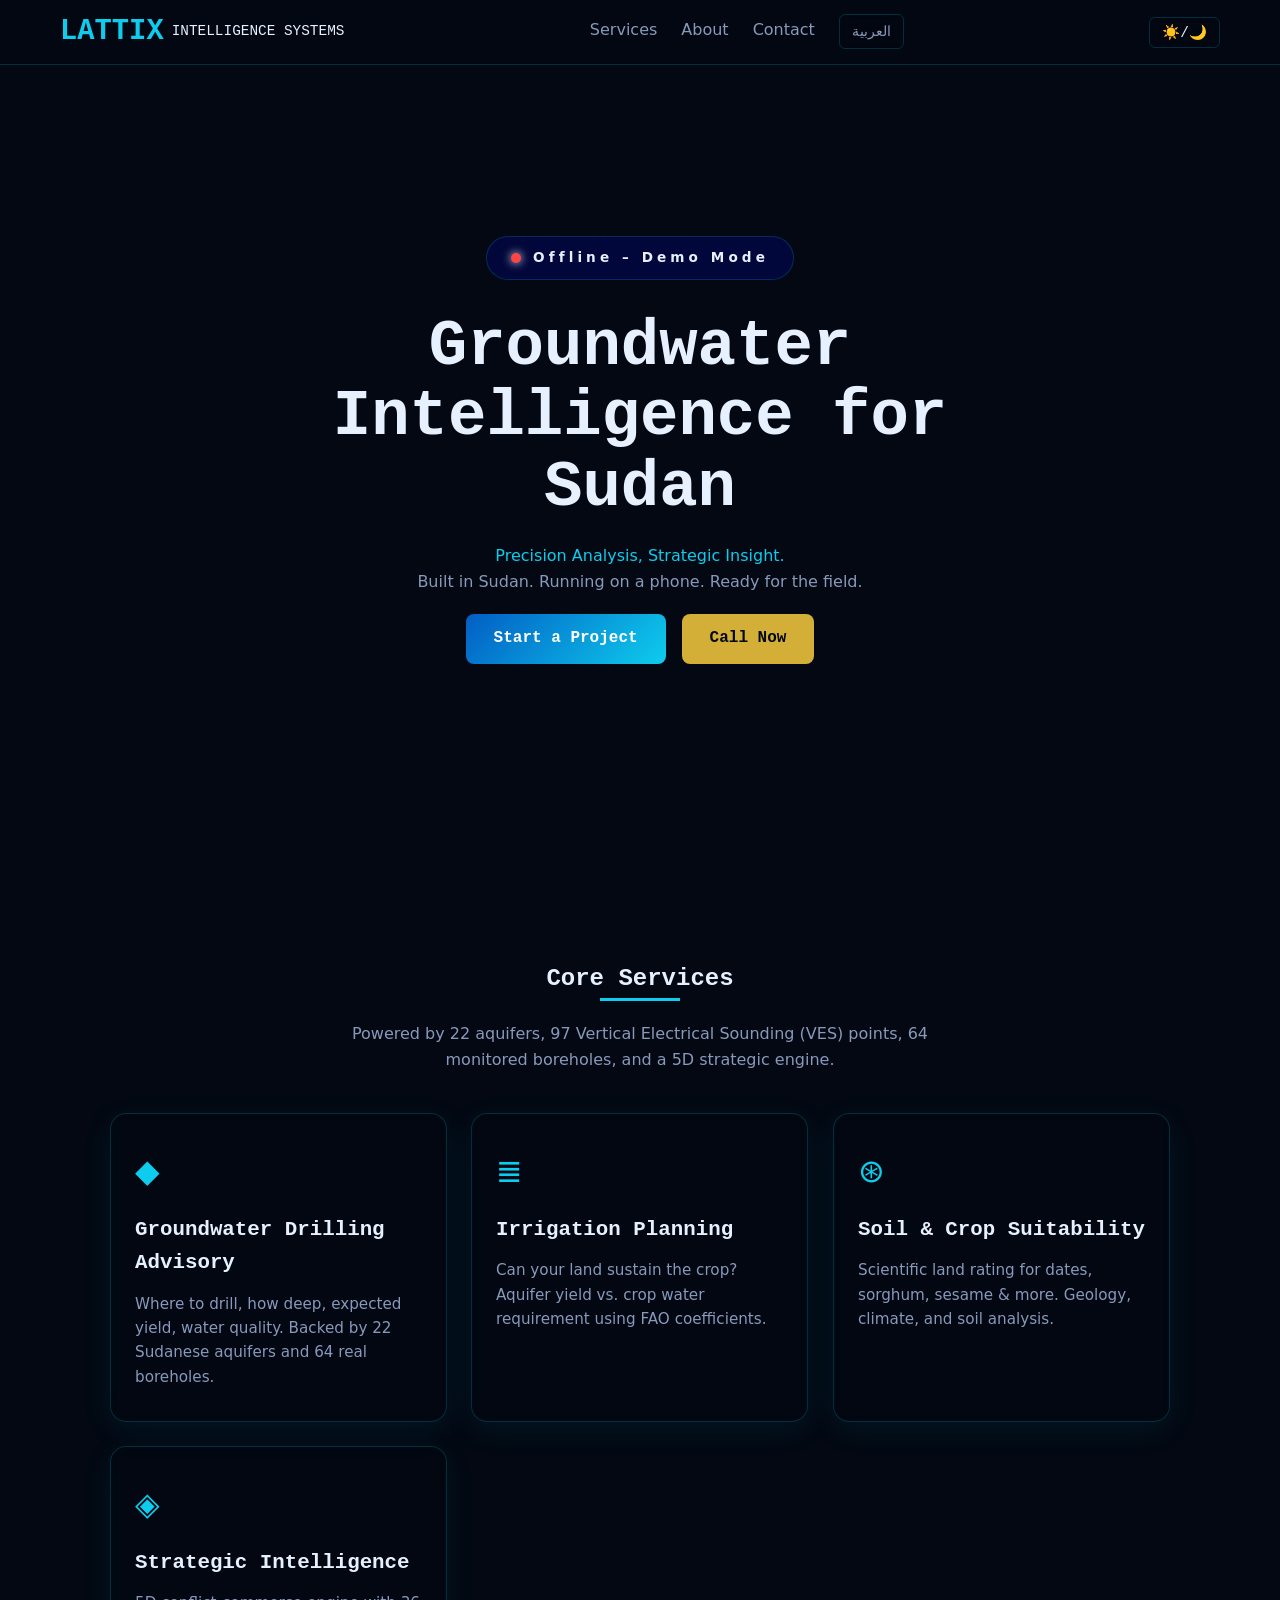
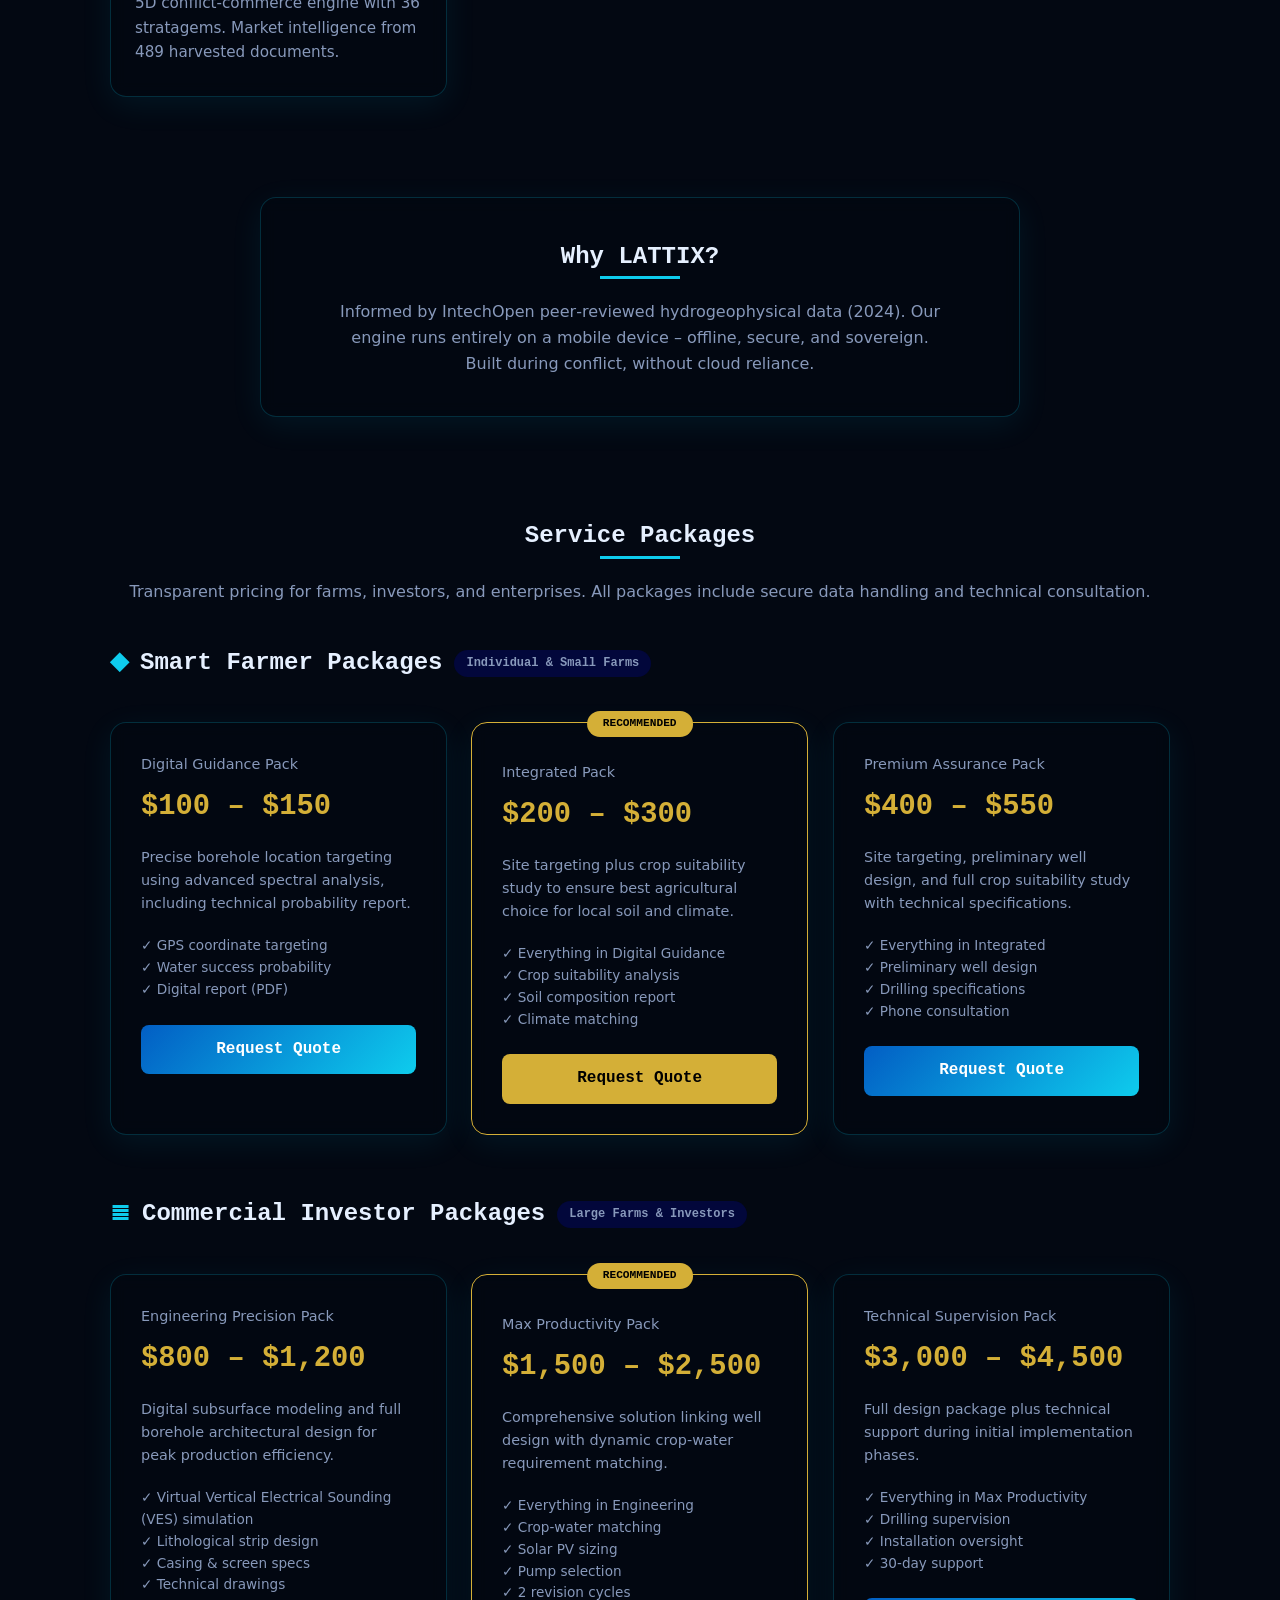
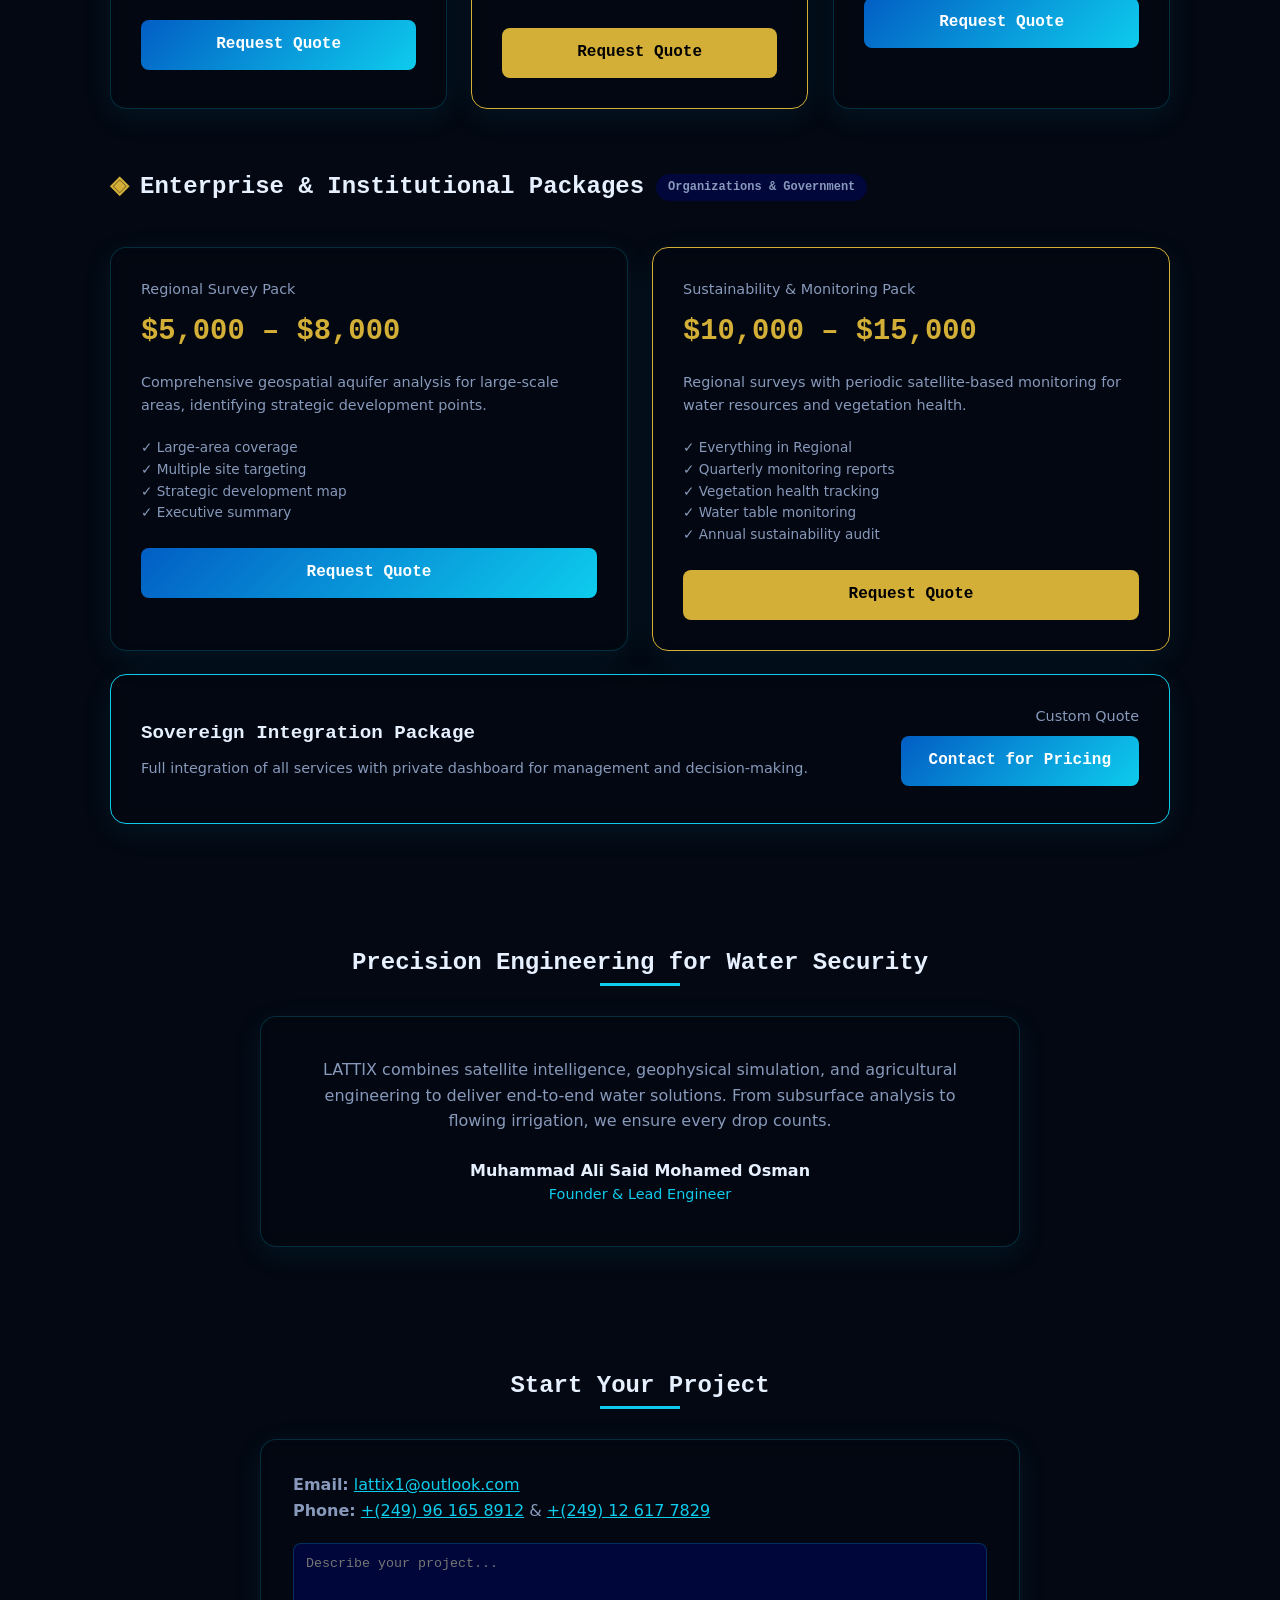
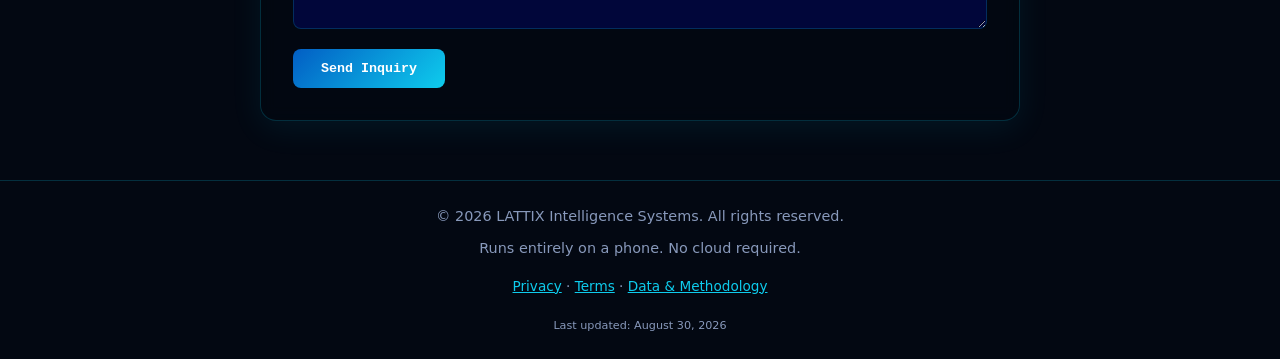
==== commit c5a06a3b: "Remove duplicate Last updated lines and ensure single instance per page" ====
--- a/index.html
+++ b/index.html
@@ -74,8 +74,8 @@
   ]
 }
 </script>
-<link rel="alternate" hreflang="en" href="https://claythe3ed.github.io/lattix-website/">
-<link rel="alternate" hreflang="ar" href="https://claythe3ed.github.io/lattix-website/ar/">
+
+
 <script type="application/ld+json">
 {
   "@context": "https://schema.org",
@@ -88,6 +88,9 @@
 }
 </script>
 <link rel="icon" href="data:image/svg+xml,<svg xmlns='http://www.w3.org/2000/svg' viewBox='0 0 100 100'><rect width='100' height='100' rx='20' fill='%23F97316'/><text x='50' y='68' font-family='Arial' font-size='60' font-weight='bold' fill='white' text-anchor='middle'>L</text></svg>">
+<link rel="alternate" hreflang="en" href="https://claythe3ed.github.io/lattix-website/">
+<link rel="alternate" hreflang="ar" href="https://claythe3ed.github.io/lattix-website/ar/">
+<link rel="alternate" hreflang="x-default" href="https://claythe3ed.github.io/lattix-website/">
 </head>
 <body>
     <canvas id="three-canvas"></canvas>
@@ -336,7 +339,7 @@
         <p>© 2026 LATTIX Intelligence Systems. All rights reserved.</p>
         <p style="margin-top:8px;">Runs entirely on a phone. No cloud required.</p>
         <p style="margin-top:16px; font-size:0.85rem;"><a href="compliance/privacy.html" class="cyan-text">Privacy</a> · <a href="compliance/terms.html" class="cyan-text">Terms</a> · <a href="compliance/methodology.html" class="cyan-text">Data & Methodology</a></p>
-    <p style="font-size:0.8rem; color:var(--text-secondary);">Last updated: August 2026</p>
+<p style="margin-top:20px; font-size:0.7rem; color:var(--text-secondary);">Last updated: August 30, 2026</p>
 </footer>
     <script src="assets/js/satellite.js"></script>
     <script>
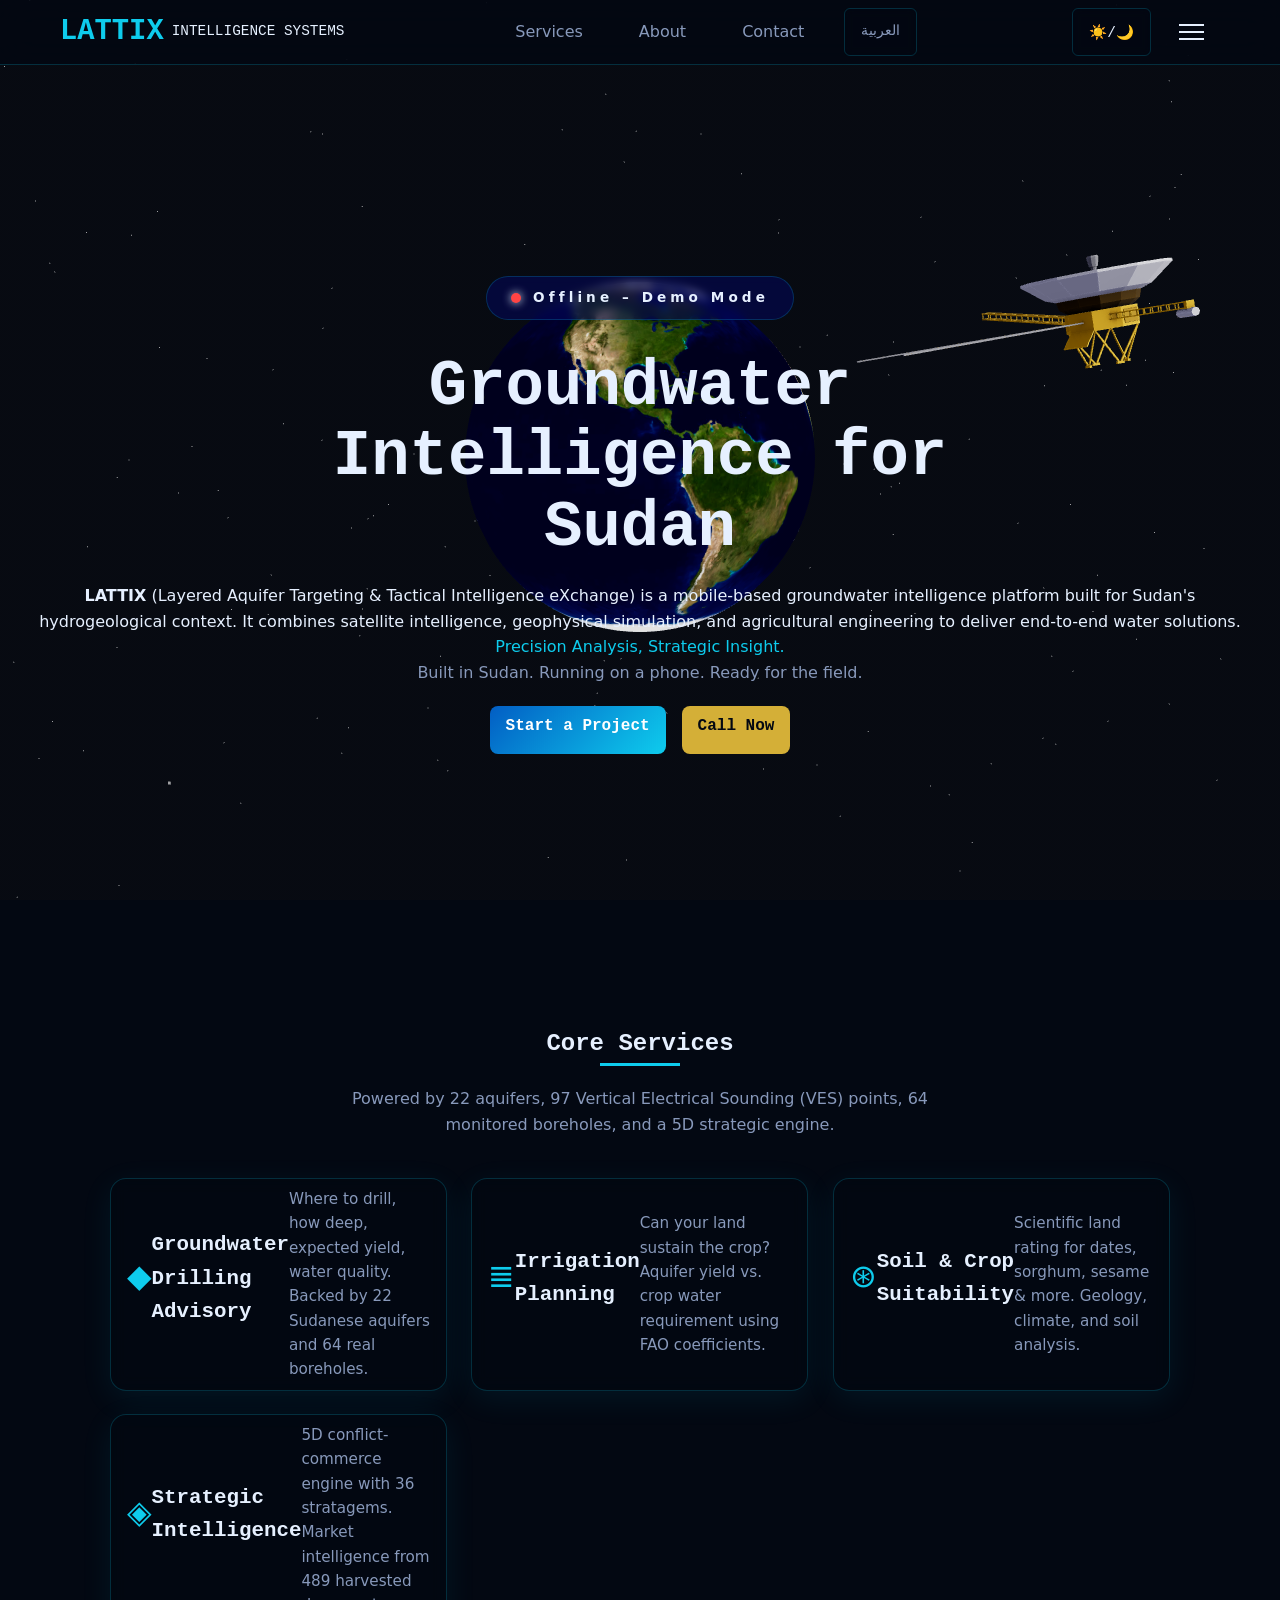
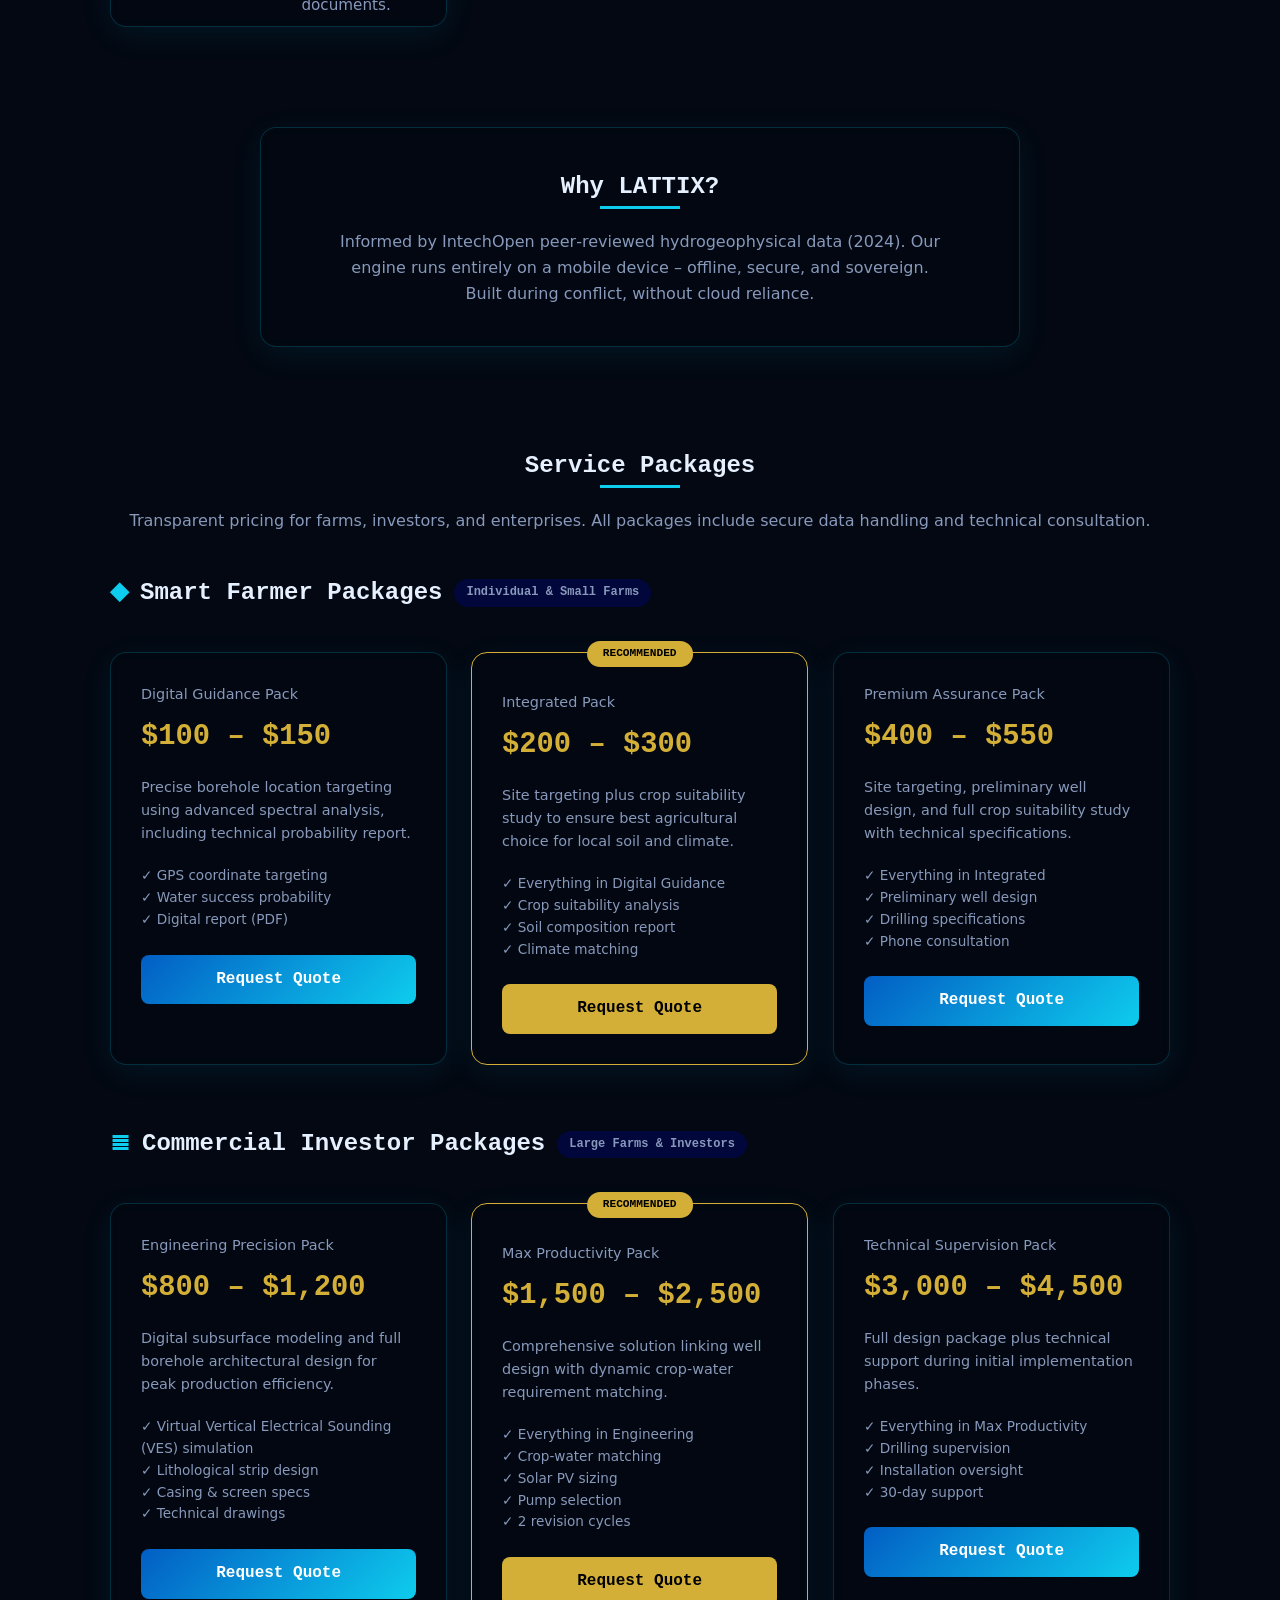
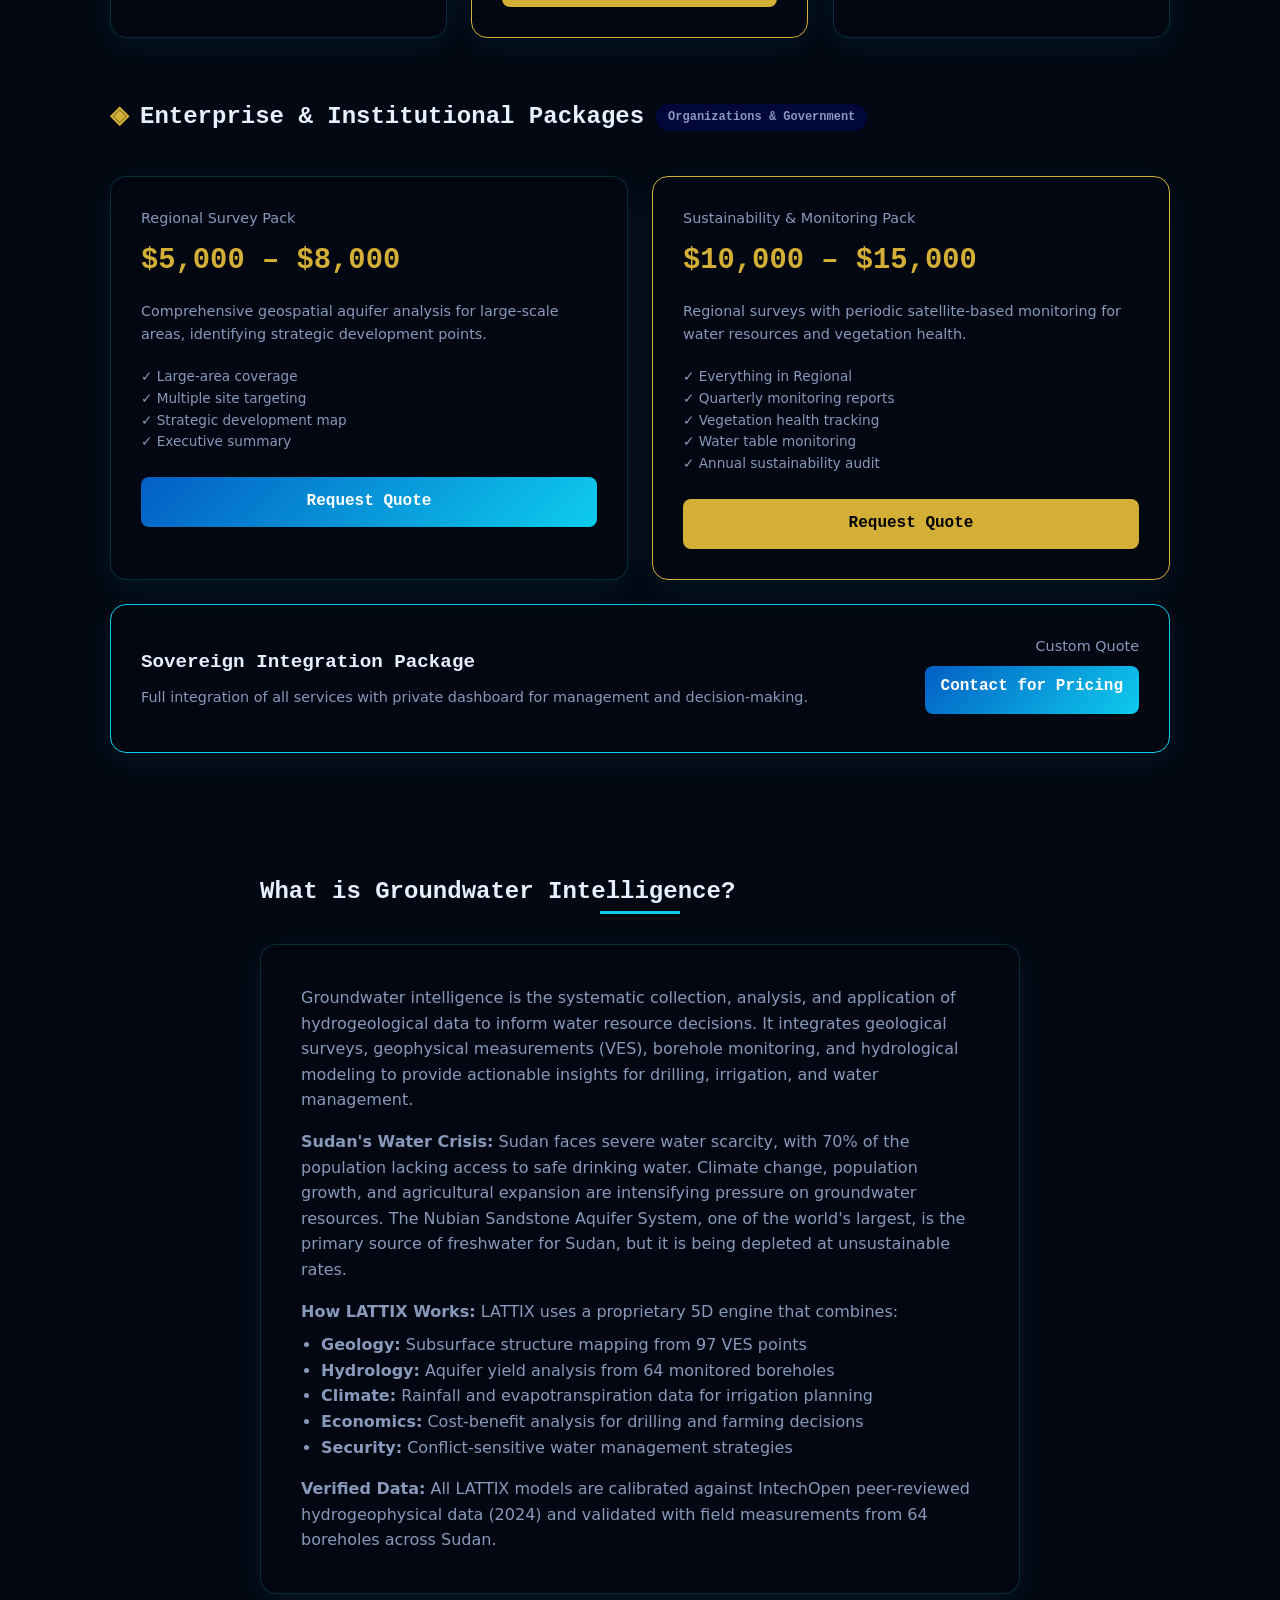
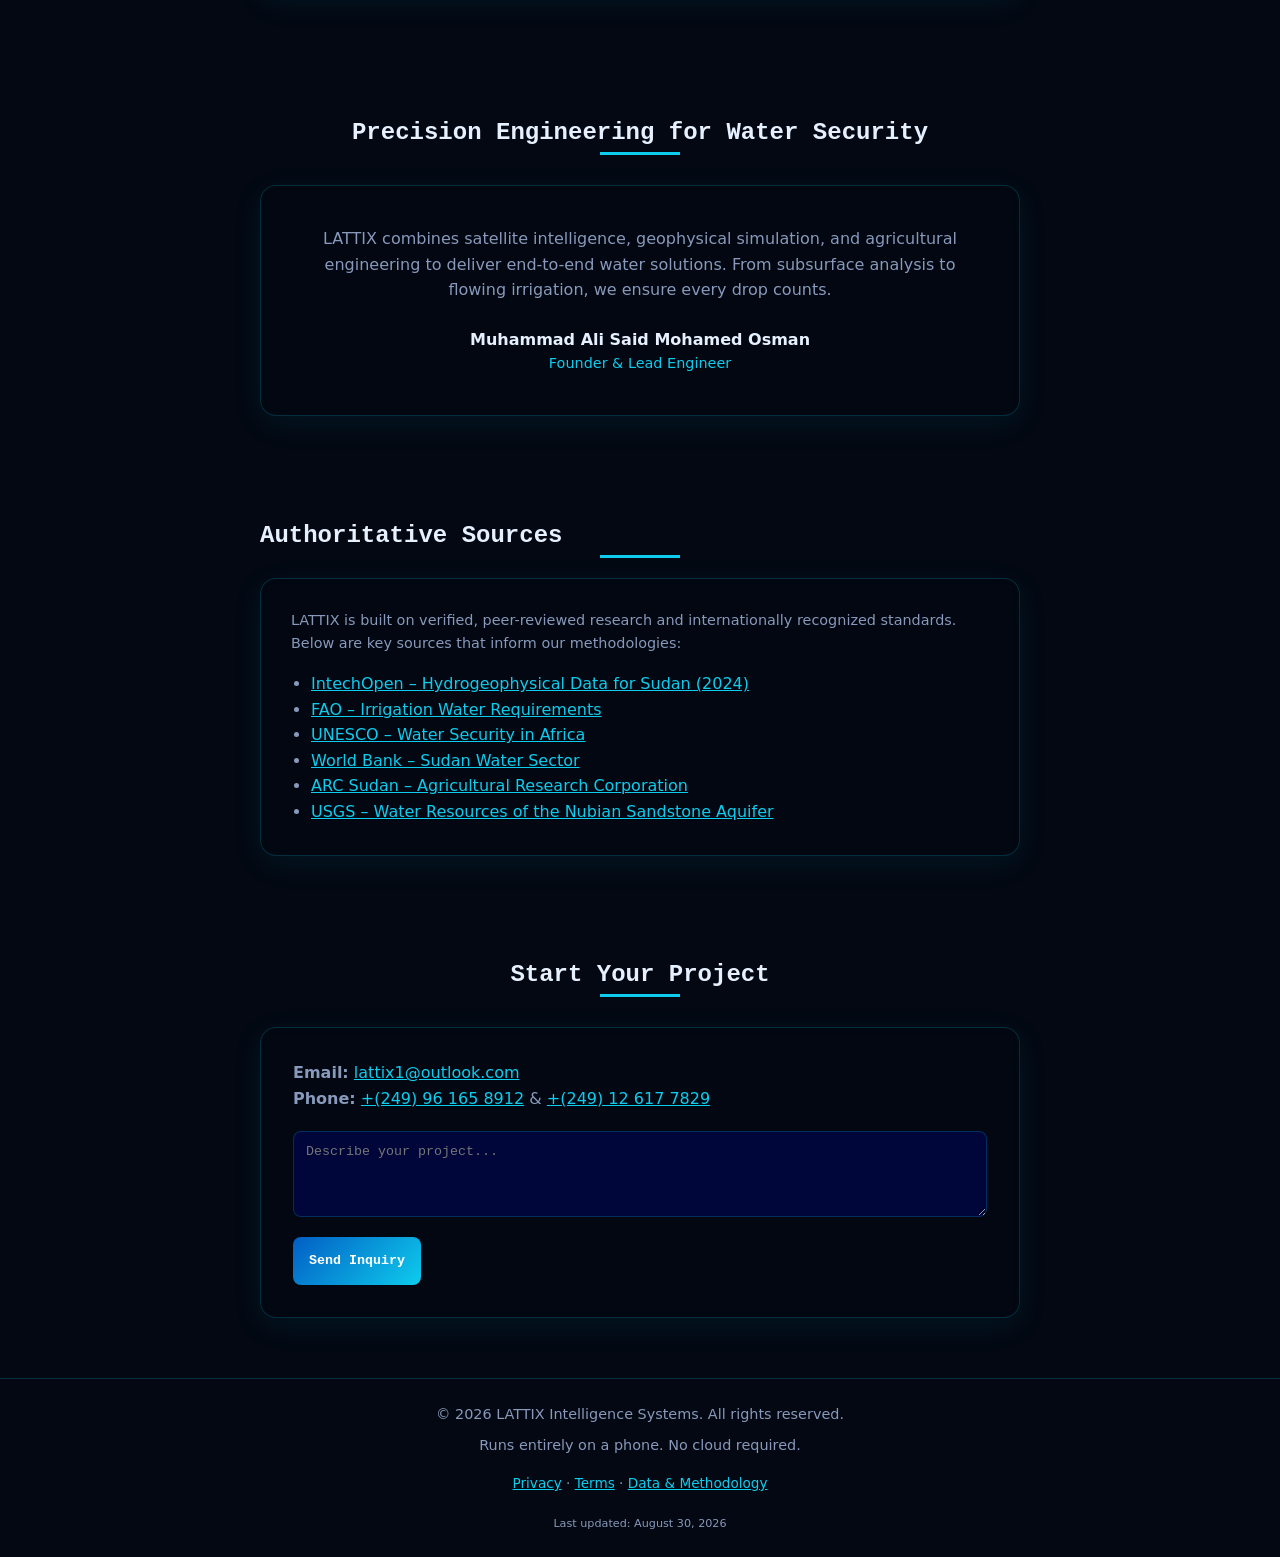
==== commit 1971ad9e: "Apply comprehensive GEO and SEO content expansion, schemas, citations, robots, sitemap" ====
--- a/index.html
+++ b/index.html
@@ -2,6 +2,7 @@
 <html lang="en" dir="ltr" data-theme="dark">
 <head>
     <meta charset="UTF-8">
+    <meta name="robots" content="index, follow, max-image-preview:large">
     <meta name="viewport" content="width=device-width, initial-scale=1.0">
     <meta name="description" content="LATTIX – Groundwater Intelligence for Sudan. Precision analysis, strategic insight. Built on a phone, ready for the field.">
     <title>LATTIX | Groundwater Intelligence for Sudan</title>
@@ -16,81 +17,152 @@
 <meta name="twitter:card" content="summary_large_image">
 <meta name="twitter:title" content="LATTIX | Groundwater Intelligence for Sudan">
 <meta name="twitter:description" content="LATTIX – Groundwater Intelligence for Sudan. Precision analysis, strategic insight. Built on a phone, ready for the field.">
-<script type="application/ld+json">
-{
-  "@context": "https://schema.org",
-  "@type": "WebSite",
-  "name": "LATTIX Intelligence Systems",
-  "description": "Groundwater Intelligence for Sudan. Precision Analysis, Strategic Insight.",
-  "url": "https://claythe3ed.github.io/lattix-website/",
-  "publisher": {
-    "@type": "Organization",
-    "name": "LATTIX Intelligence Systems",
-    "founder": {
-      "@type": "Person",
-      "name": "Muhammad Ali Said Mohamed Osman"
-    },
-    "address": {
-      "@type": "PostalAddress",
-      "addressCountry": "SD"
-    }
-  }
-}
-</script>
-<script type="application/ld+json">
-{
-  "@context": "https://schema.org",
-  "@type": "ItemList",
-  "name": "LATTIX Services",
-  "itemListElement": [
-    {
-      "@type": "ListItem",
-      "position": 1,
-      "name": "Groundwater Drilling Advisory",
-      "description": "Where to drill, how deep, expected yield, water quality. Backed by 22 Sudanese aquifers.",
-      "url": "https://claythe3ed.github.io/lattix-website/services/groundwater.html"
-    },
-    {
-      "@type": "ListItem",
-      "position": 2,
-      "name": "Irrigation Planning",
-      "description": "Aquifer yield vs. crop water requirement using FAO coefficients.",
-      "url": "https://claythe3ed.github.io/lattix-website/services/irrigation.html"
-    },
-    {
-      "@type": "ListItem",
-      "position": 3,
-      "name": "Soil & Crop Suitability",
-      "description": "Scientific land rating for dates, sorghum, sesame & more.",
-      "url": "https://claythe3ed.github.io/lattix-website/services/soil-crops.html"
-    },
-    {
-      "@type": "ListItem",
-      "position": 4,
-      "name": "Strategic Intelligence",
-      "description": "5D conflict-commerce engine with 36 stratagems.",
-      "url": "https://claythe3ed.github.io/lattix-website/services/strategy.html"
-    }
-  ]
-}
-</script>
-
-
-<script type="application/ld+json">
-{
-  "@context": "https://schema.org",
-  "@type": "FAQPage",
-  "mainEntity": [
-    {"@type": "Question", "name": "How is LATTIX data verified?", "acceptedAnswer": {"@type": "Answer", "text": "LATTIX groundwater data is informed by IntechOpen peer-reviewed hydrogeophysical data (2024)."}},
-    {"@type": "Question", "name": "Does LATTIX work offline?", "acceptedAnswer": {"@type": "Answer", "text": "Yes. LATTIX runs entirely on a mobile device without cloud reliance, ensuring offline, secure, and sovereign operation."}},
-    {"@type": "Question", "name": "What services does LATTIX offer?", "acceptedAnswer": {"@type": "Answer", "text": "LATTIX provides groundwater drilling advisory, irrigation planning, soil & crop suitability analysis, and strategic intelligence."}}
-  ]
-}
-</script>
+
+
+
+
+
 <link rel="icon" href="data:image/svg+xml,<svg xmlns='http://www.w3.org/2000/svg' viewBox='0 0 100 100'><rect width='100' height='100' rx='20' fill='%23F97316'/><text x='50' y='68' font-family='Arial' font-size='60' font-weight='bold' fill='white' text-anchor='middle'>L</text></svg>">
 <link rel="alternate" hreflang="en" href="https://claythe3ed.github.io/lattix-website/">
 <link rel="alternate" hreflang="ar" href="https://claythe3ed.github.io/lattix-website/ar/">
 <link rel="alternate" hreflang="x-default" href="https://claythe3ed.github.io/lattix-website/">
+<script type="application/ld+json">
+{
+  "@context": "https://schema.org",
+  "@type": "Organization",
+  "name": "LATTIX Intelligence Systems",
+  "description": "Groundwater intelligence platform for Sudan. Precision analysis, strategic insight.",
+  "url": "https://claythe3ed.github.io/lattix-website/",
+  "logo": "https://claythe3ed.github.io/lattix-website/assets/favicon.svg",
+  "foundingDate": "2024",
+  "founder": {
+    "@type": "Person",
+    "name": "Muhammad Ali Said Mohamed Osman"
+  },
+  "address": {
+    "@type": "PostalAddress",
+    "addressCountry": "SD",
+    "addressLocality": "Khartoum"
+  },
+  "contactPoint": {
+    "@type": "ContactPoint",
+    "telephone": "+249961658912",
+    "contactType": "sales",
+    "availableLanguage": ["en", "ar"]
+  },
+  "knowsAbout": [
+    "Hydrogeology",
+    "Groundwater Intelligence",
+    "Sudan Aquifers",
+    "VES Survey",
+    "Irrigation Planning",
+    "Offline Mobile Computing",
+    "Soil Science",
+    "Agricultural Engineering"
+  ]
+}
+</script>
+<script type="application/ld+json">
+{
+  "@context": "https://schema.org",
+  "@type": "Service",
+  "name": "Groundwater Drilling Advisory",
+  "description": "Precise borehole location targeting using advanced spectral analysis, including technical probability report.",
+  "provider": {
+    "@type": "Organization",
+    "name": "LATTIX Intelligence Systems"
+  },
+  "areaServed": {
+    "@type": "Country",
+    "name": "Sudan"
+  },
+  "serviceType": "Hydrogeological Consulting"
+}
+</script>
+<script type="application/ld+json">
+{
+  "@context": "https://schema.org",
+  "@type": "Service",
+  "name": "Irrigation Planning",
+  "description": "Aquifer yield vs. crop water requirement using FAO coefficients.",
+  "provider": {
+    "@type": "Organization",
+    "name": "LATTIX Intelligence Systems"
+  },
+  "areaServed": {
+    "@type": "Country",
+    "name": "Sudan"
+  },
+  "serviceType": "Agricultural Engineering"
+}
+</script>
+<script type="application/ld+json">
+{
+  "@context": "https://schema.org",
+  "@type": "Service",
+  "name": "Soil & Crop Suitability",
+  "description": "Scientific land rating for dates, sorghum, sesame & more. Geology, climate, and soil analysis.",
+  "provider": {
+    "@type": "Organization",
+    "name": "LATTIX Intelligence Systems"
+  },
+  "areaServed": {
+    "@type": "Country",
+    "name": "Sudan"
+  },
+  "serviceType": "Soil Science"
+}
+</script>
+<script type="application/ld+json">
+{
+  "@context": "https://schema.org",
+  "@type": "Service",
+  "name": "Strategic Intelligence",
+  "description": "5D conflict-commerce engine with 36 stratagems. Market intelligence from 489 harvested documents.",
+  "provider": {
+    "@type": "Organization",
+    "name": "LATTIX Intelligence Systems"
+  },
+  "areaServed": {
+    "@type": "Country",
+    "name": "Sudan"
+  },
+  "serviceType": "Market Intelligence"
+}
+</script>
+<script type="application/ld+json">
+{
+  "@context": "https://schema.org",
+  "@type": "FAQPage",
+  "mainEntity": [
+    {
+      "@type": "Question",
+      "name": "How is LATTIX data verified?",
+      "acceptedAnswer": {
+        "@type": "Answer",
+        "text": "LATTIX groundwater data is informed by IntechOpen peer-reviewed hydrogeophysical data (2024)."
+      }
+    },
+    {
+      "@type": "Question",
+      "name": "Does LATTIX work offline?",
+      "acceptedAnswer": {
+        "@type": "Answer",
+        "text": "Yes. LATTIX runs entirely on a mobile device without cloud reliance, ensuring offline, secure, and sovereign operation."
+      }
+    },
+    {
+      "@type": "Question",
+      "name": "What services does LATTIX offer?",
+      "acceptedAnswer": {
+        "@type": "Answer",
+        "text": "LATTIX provides groundwater drilling advisory, irrigation planning, soil & crop suitability analysis, and strategic intelligence."
+      }
+    }
+  ]
+}
+</script>
+<link rel="sitemap" type="application/xml" title="Sitemap" href="/sitemap.xml">
 </head>
 <body>
     <canvas id="three-canvas"></canvas>
@@ -116,6 +188,7 @@
                 <span id="statusText" style="font-weight: 700; letter-spacing: 0.3em;">L A T T I X</span>
             </div>
             <h1>Groundwater Intelligence for Sudan</h1>
+    <p><strong>LATTIX</strong> (Layered Aquifer Targeting &amp; Tactical Intelligence eXchange) is a mobile-based groundwater intelligence platform built for Sudan's hydrogeological context. It combines satellite intelligence, geophysical simulation, and agricultural engineering to deliver end-to-end water solutions.</p>
             <p class="cyan-text">Precision Analysis, Strategic Insight.</p>
             <p style="color:var(--text-secondary);">Built in Sudan. Running on a phone. Ready for the field.</p>
             <div style="display:flex; gap:16px; flex-wrap:wrap; justify-content:center; margin-top:20px;">
@@ -311,7 +384,29 @@
                 </div>
             </div>
         </section>
-        <section id="about" style="max-width:800px; margin:0 auto; padding:60px 20px; text-align:center;">
+        <!-- ============================================================ -->
+<!-- GEO-OPTIMIZED CONTENT BLOCK -->
+<!-- ============================================================ -->
+<section id="geo-content" style="max-width:800px; margin:0 auto; padding:60px 20px;">
+    <h2>What is Groundwater Intelligence?</h2>
+    <div class="section-divider"></div>
+    <div class="glass-card" style="padding:40px; margin-top:30px;">
+        <p style="color:var(--text-secondary);">Groundwater intelligence is the systematic collection, analysis, and application of hydrogeological data to inform water resource decisions. It integrates geological surveys, geophysical measurements (VES), borehole monitoring, and hydrological modeling to provide actionable insights for drilling, irrigation, and water management.</p>
+        <p style="color:var(--text-secondary); margin-top:16px;"><strong>Sudan's Water Crisis:</strong> Sudan faces severe water scarcity, with 70% of the population lacking access to safe drinking water. Climate change, population growth, and agricultural expansion are intensifying pressure on groundwater resources. The Nubian Sandstone Aquifer System, one of the world's largest, is the primary source of freshwater for Sudan, but it is being depleted at unsustainable rates.</p>
+        <p style="color:var(--text-secondary); margin-top:16px;"><strong>How LATTIX Works:</strong> LATTIX uses a proprietary 5D engine that combines:
+            <ul style="color:var(--text-secondary); margin-top:8px; list-style:disc; padding-left:20px;">
+                <li><strong>Geology:</strong> Subsurface structure mapping from 97 VES points</li>
+                <li><strong>Hydrology:</strong> Aquifer yield analysis from 64 monitored boreholes</li>
+                <li><strong>Climate:</strong> Rainfall and evapotranspiration data for irrigation planning</li>
+                <li><strong>Economics:</strong> Cost-benefit analysis for drilling and farming decisions</li>
+                <li><strong>Security:</strong> Conflict-sensitive water management strategies</li>
+            </ul>
+        </p>
+        <p style="color:var(--text-secondary); margin-top:16px;"><strong>Verified Data:</strong> All LATTIX models are calibrated against IntechOpen peer-reviewed hydrogeophysical data (2024) and validated with field measurements from 64 boreholes across Sudan.</p>
+    </div>
+</section>
+
+<section id="about" style="max-width:800px; margin:0 auto; padding:60px 20px; text-align:center;">
             <h2>Precision Engineering for Water Security</h2>
             <div class="section-divider"></div>
             <div class="glass-card" style="padding:40px; margin-top:30px;">
@@ -320,7 +415,26 @@
                 <div style="color:var(--cyan); font-size:0.9rem;">Founder & Lead Engineer</div>
             </div>
         </section>
-        <section id="contact" style="max-width:800px; margin:0 auto; padding:60px 20px;">
+        <!-- ============================================================ -->
+<!-- CITATIONS & AUTHORITATIVE SOURCES -->
+<!-- ============================================================ -->
+<section id="citations" style="max-width:800px; margin:0 auto; padding:40px 20px;">
+    <h2>Authoritative Sources</h2>
+    <div class="section-divider"></div>
+    <div class="glass-card" style="padding:30px; margin-top:20px;">
+        <p style="color:var(--text-secondary); font-size:0.9rem;">LATTIX is built on verified, peer-reviewed research and internationally recognized standards. Below are key sources that inform our methodologies:</p>
+        <ul style="color:var(--text-secondary); list-style:disc; padding-left:20px; margin-top:16px;">
+            <li><a href="https://www.intechopen.com/" target="_blank" class="cyan-text">IntechOpen – Hydrogeophysical Data for Sudan (2024)</a></li>
+            <li><a href="https://www.fao.org/land-water/en/" target="_blank" class="cyan-text">FAO – Irrigation Water Requirements</a></li>
+            <li><a href="https://en.unesco.org/themes/water-security" target="_blank" class="cyan-text">UNESCO – Water Security in Africa</a></li>
+            <li><a href="https://www.worldbank.org/en/topic/water" target="_blank" class="cyan-text">World Bank – Sudan Water Sector</a></li>
+            <li><a href="https://www.arc.sd/" target="_blank" class="cyan-text">ARC Sudan – Agricultural Research Corporation</a></li>
+            <li><a href="https://www.usgs.gov/mission-areas/water-resources" target="_blank" class="cyan-text">USGS – Water Resources of the Nubian Sandstone Aquifer</a></li>
+        </ul>
+    </div>
+</section>
+
+<section id="contact" style="max-width:800px; margin:0 auto; padding:60px 20px;">
             <h2 style="text-align:center;">Start Your Project</h2>
             <div class="section-divider"></div>
             <div class="glass-card" style="padding:32px; margin-top:30px;">
@@ -341,7 +455,9 @@
         <p style="margin-top:16px; font-size:0.85rem;"><a href="compliance/privacy.html" class="cyan-text">Privacy</a> · <a href="compliance/terms.html" class="cyan-text">Terms</a> · <a href="compliance/methodology.html" class="cyan-text">Data & Methodology</a></p>
 <p style="margin-top:20px; font-size:0.7rem; color:var(--text-secondary);">Last updated: August 30, 2026</p>
 </footer>
-    <script src="assets/js/satellite.js"></script>
+    <script src="assets/js/three.min.js"></script>
+<script src="assets/js/GLTFLoader.js"></script>
+<script src="assets/js/satellite.js"></script>
     <script>
         document.getElementById('themeToggle').addEventListener('click', function() {
             const html = document.documentElement;
--- a/assets/css/style.css
+++ b/assets/css/style.css
@@ -325,3 +325,122 @@
 }
 
 /* Subtle parallax-like effect for hero section on mouse move (via JS not added here, but ready) */
+
+/* Layer fix: canvas behind, content above */
+#three-canvas {
+    position: fixed;
+    top: 0;
+    left: 0;
+    width: 100%;
+    height: 100%;
+    z-index: 0;
+    pointer-events: none;
+}
+main, .navbar, footer {
+    position: relative;
+    z-index: 10;
+}
+
+/* ========== TOUCH TARGET FIX ========== */
+/* Ensure all interactive controls are at least 48x48px on mobile */
+button,
+.btn-cyan,
+.btn-gold,
+.nav-links a,
+.ctrl-btn,
+.hamburger,
+.service-card {
+  min-height: 48px;
+  min-width: 48px;
+  display: inline-flex;
+  align-items: center;
+  justify-content: center;
+  padding: 8px 16px;
+}
+
+/* Preserve inline layout for anchor buttons that are block-level */
+.btn-cyan,
+.btn-gold {
+  display: inline-block;
+  text-align: center;
+}
+
+/* ========== DYNAMIC VIEWPORT FIX ========== */
+/* Use dynamic viewport height for fullscreen sections and canvas */
+.hero {
+  min-height: 100vh;
+  min-height: 100dvh;
+}
+
+#three-canvas {
+  height: 100vh;
+  height: 100dvh;
+}
+
+/* ========== RESPONSIVE GRID FIX ========== */
+/* Force single column on mobile for services and package grids */
+.services-grid {
+  grid-template-columns: 1fr; /* Mobile first */
+  width: 100%;
+  box-sizing: border-box;
+}
+
+@media (min-width: 768px) {
+  .services-grid {
+    grid-template-columns: repeat(2, 1fr);
+    gap: 24px;
+  }
+}
+
+@media (min-width: 1024px) {
+  .services-grid {
+    grid-template-columns: repeat(3, 1fr);
+  }
+}
+
+/* ========== DESIGN SYSTEM (Additional Tokens) ========== */
+/* Add new accent tokens without overriding existing Deep Blue Tech palette */
+:root {
+  --accent-cyan: #0ECCED;
+  --accent-cyan-glow: rgba(14, 204, 237, 0.25);
+  --accent-emerald: #00ff88;
+  --accent-emerald-glow: rgba(0, 255, 136, 0.25);
+  --text-main: #e6f0ff;
+  --text-muted: #8899bb;
+  --font-sans: 'Inter', system-ui, sans-serif;
+  --font-mono: 'Space Grotesk', 'Courier New', monospace;
+}
+
+/* ========== GPU HARDWARE ACCELERATION ========== */
+/* Promote heavy visual elements to their own GPU layers */
+#three-canvas,
+.glass-card,
+.service-card,
+.package-card {
+  will-change: transform, opacity;
+  transform: translateZ(0);
+  backface-visibility: hidden;
+}
+
+/* ========== MOTION ACCESSIBILITY ========== */
+@media (prefers-reduced-motion: reduce) {
+  *,
+  *::before,
+  *::after {
+    animation-duration: 0.01ms !important;
+    animation-iteration-count: 1 !important;
+    transition-duration: 0.01ms !important;
+    scroll-behavior: auto !important;
+  }
+
+  #three-canvas,
+  .glass-card,
+  .service-card {
+    will-change: auto;
+  }
+}
+
+/* Open universe background behind the WebGL canvas */
+#three-canvas {
+    background: linear-gradient(rgba(10, 13, 18, 0.65), rgba(10, 13, 18, 0.65)), url('/lattix-website/assets/images/space_background.jpg') center / cover no-repeat;
+}
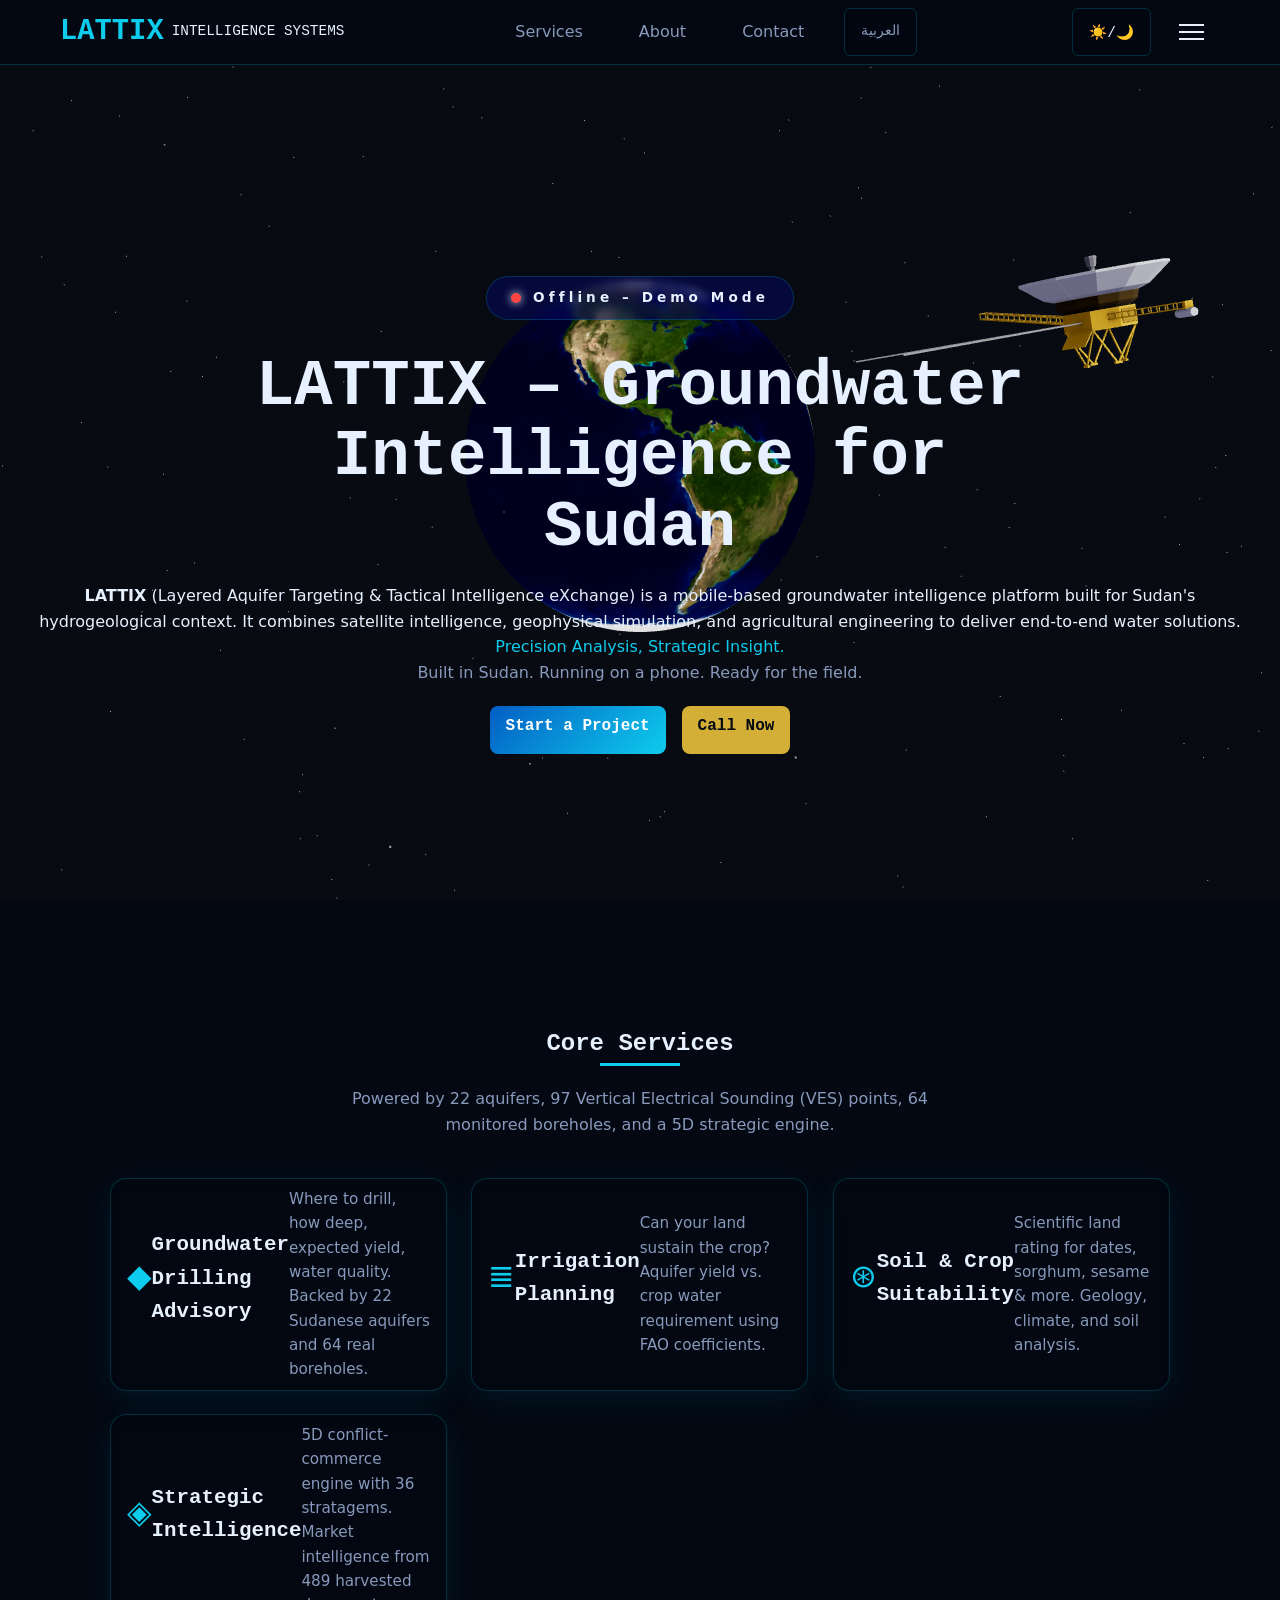
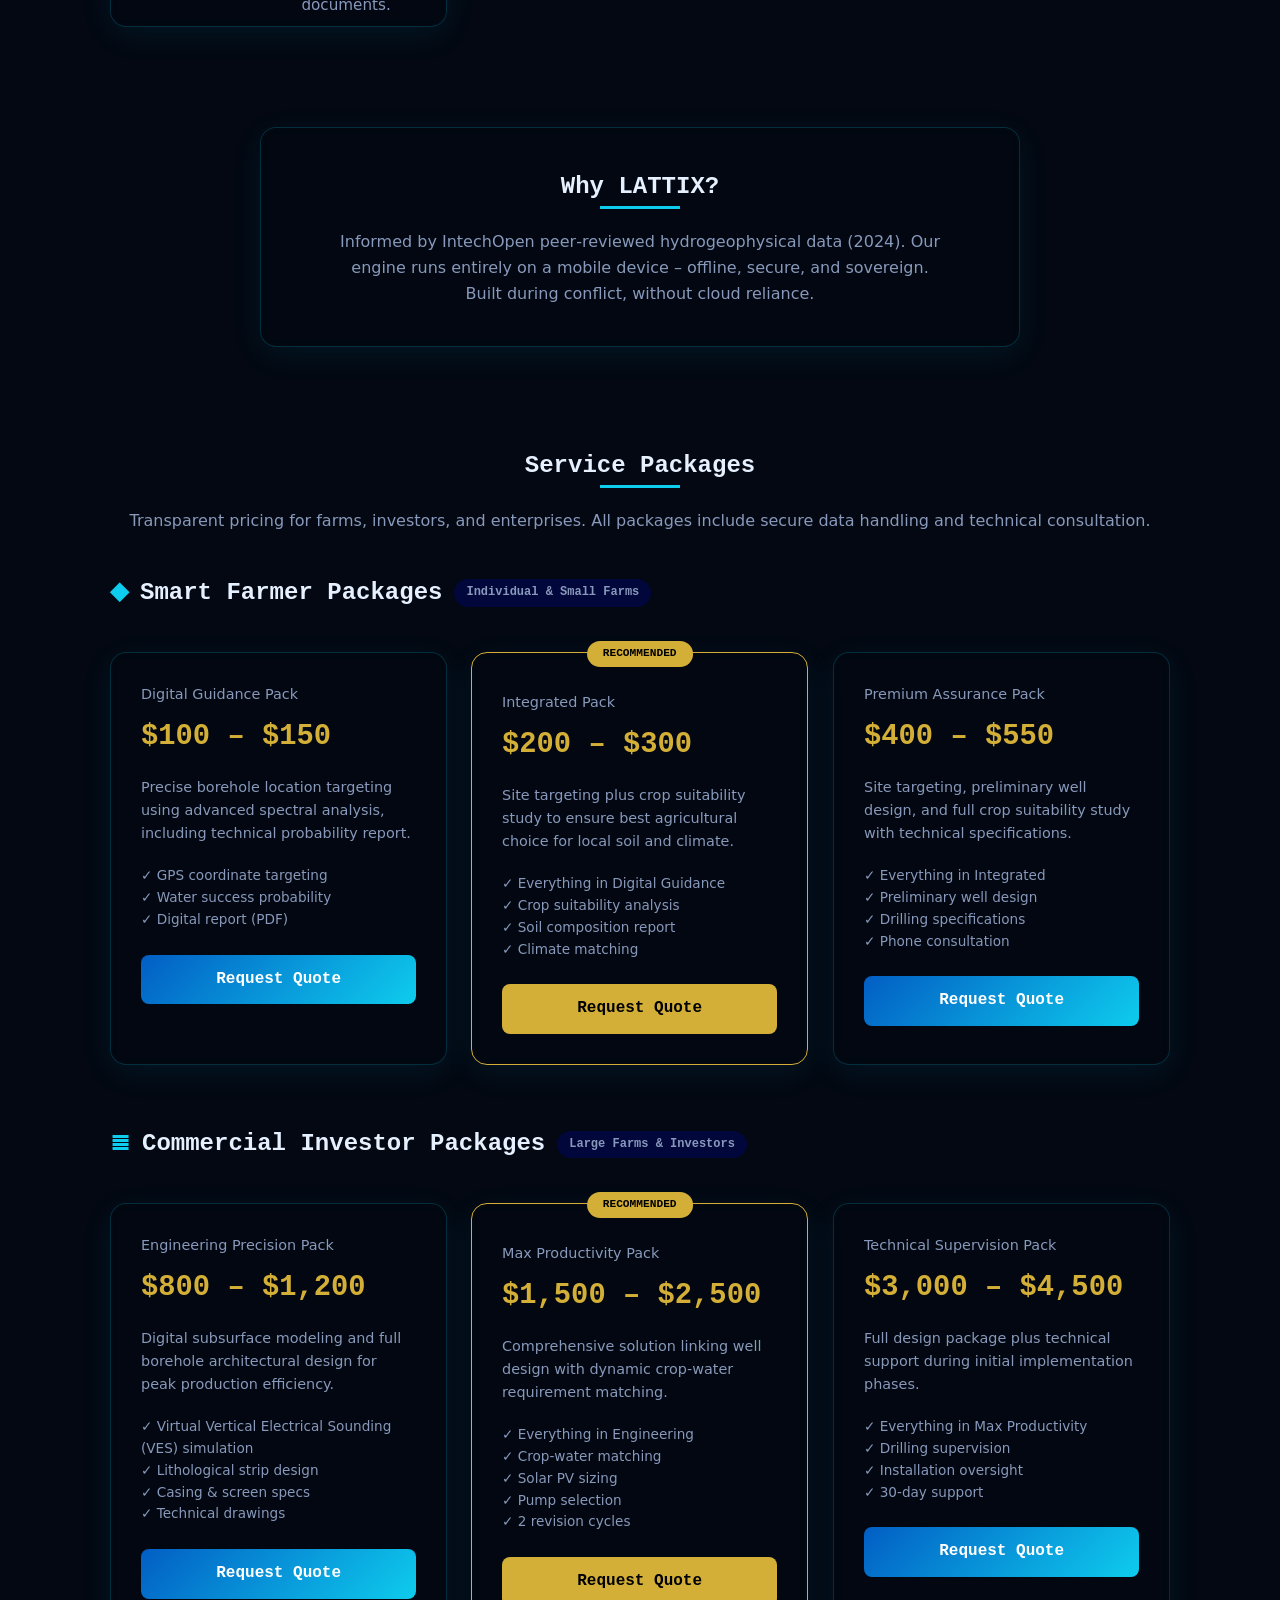
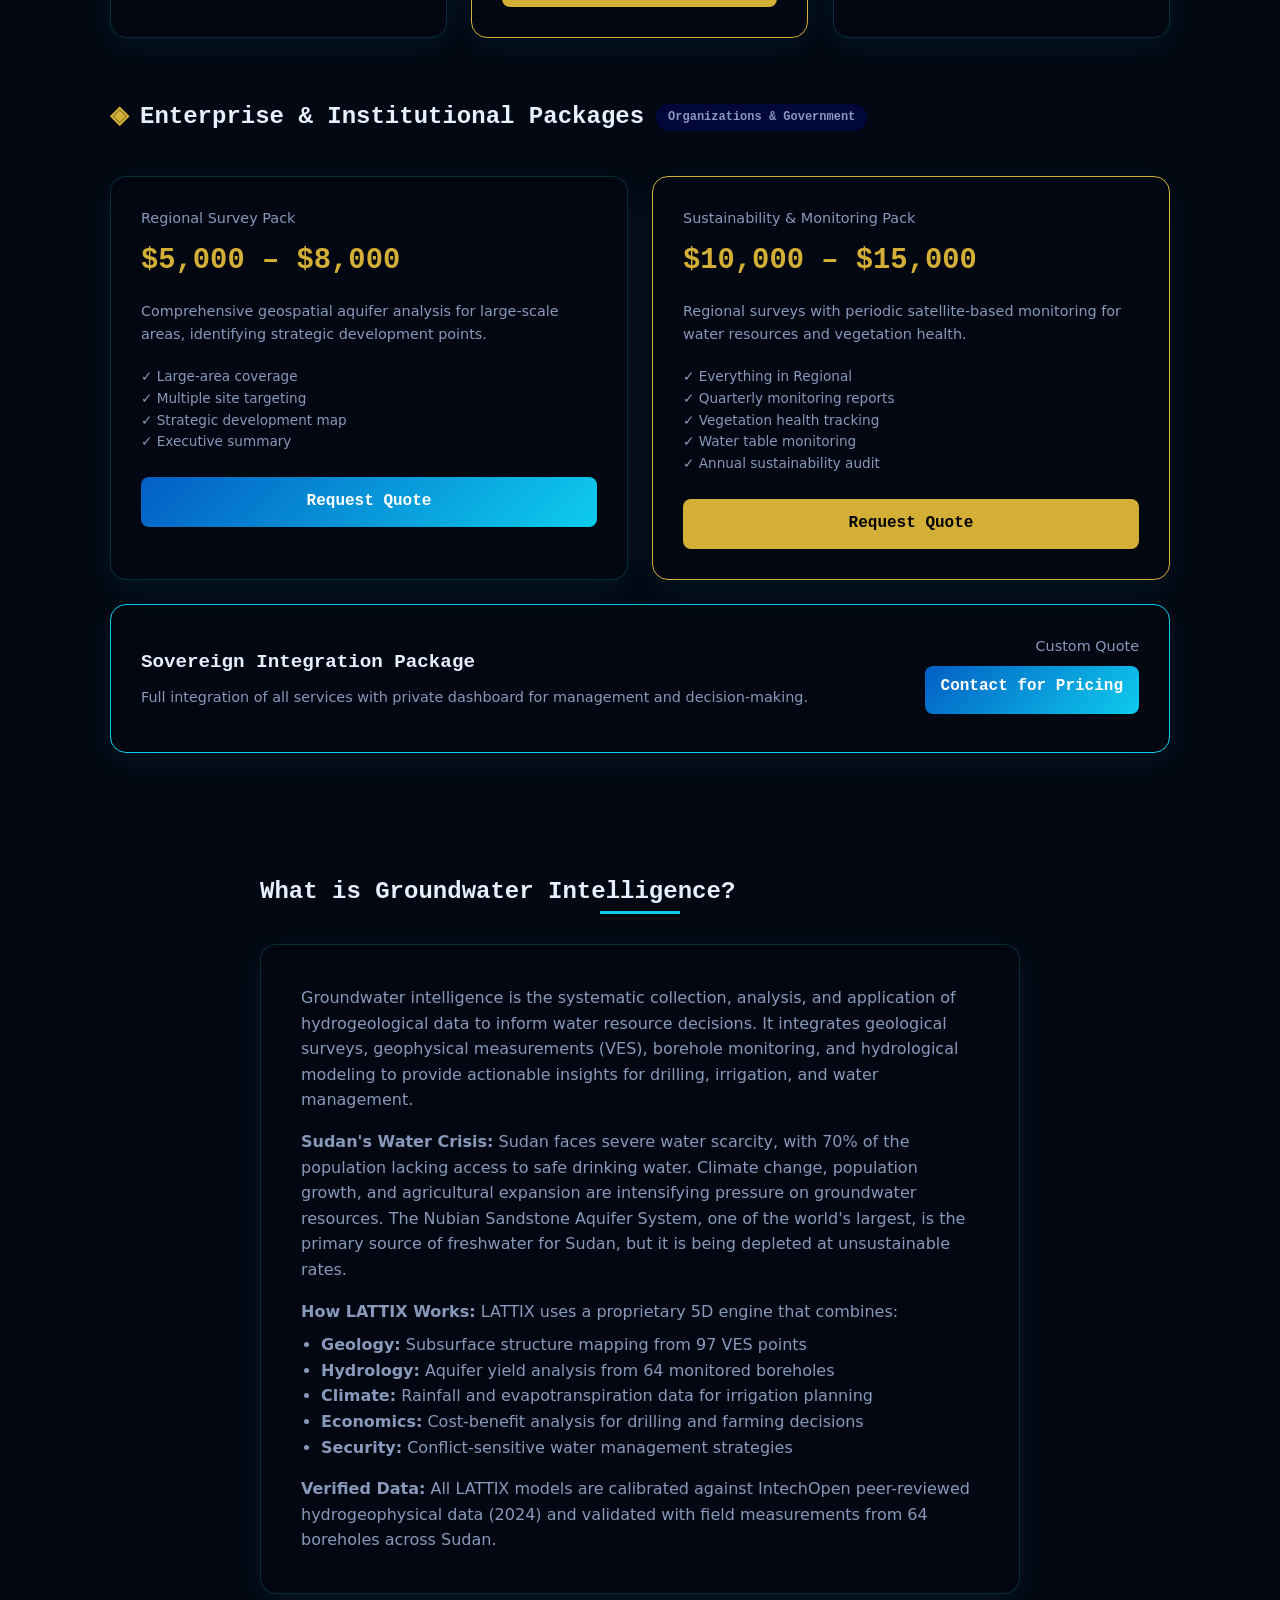
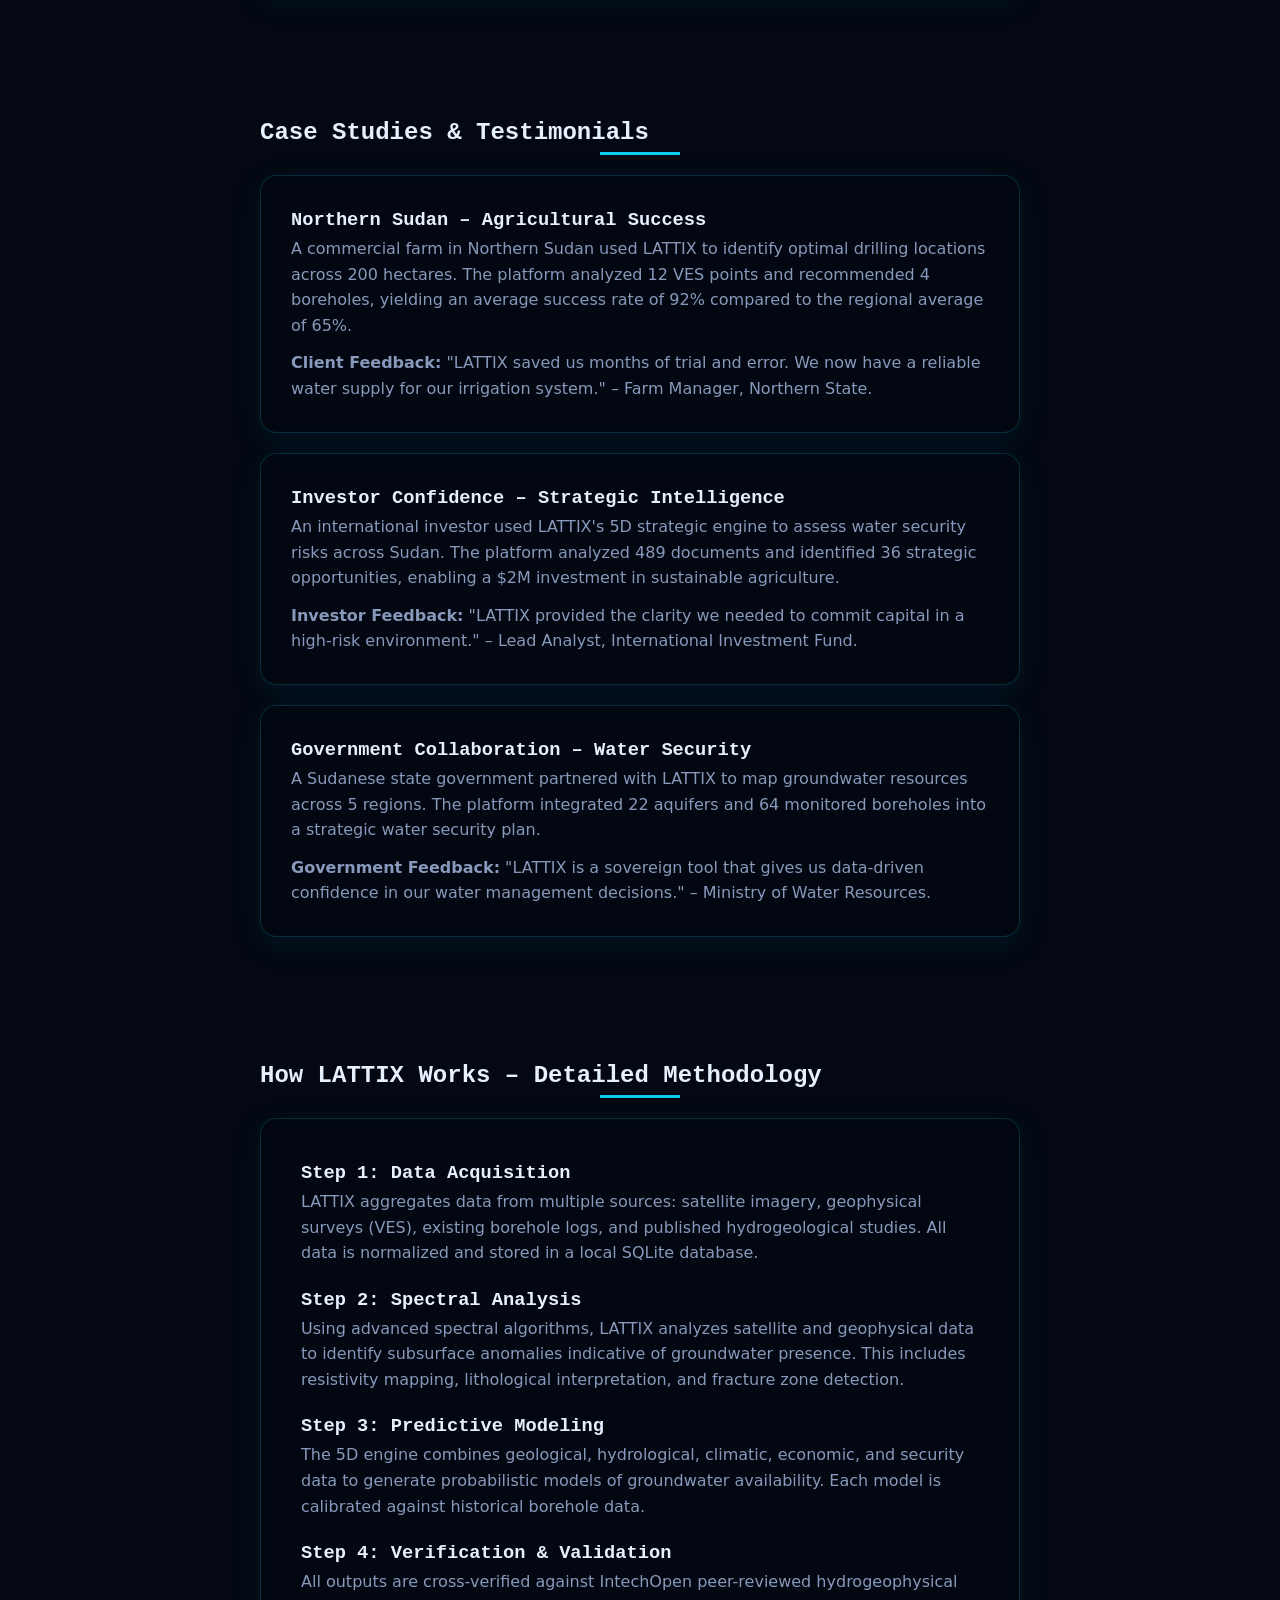
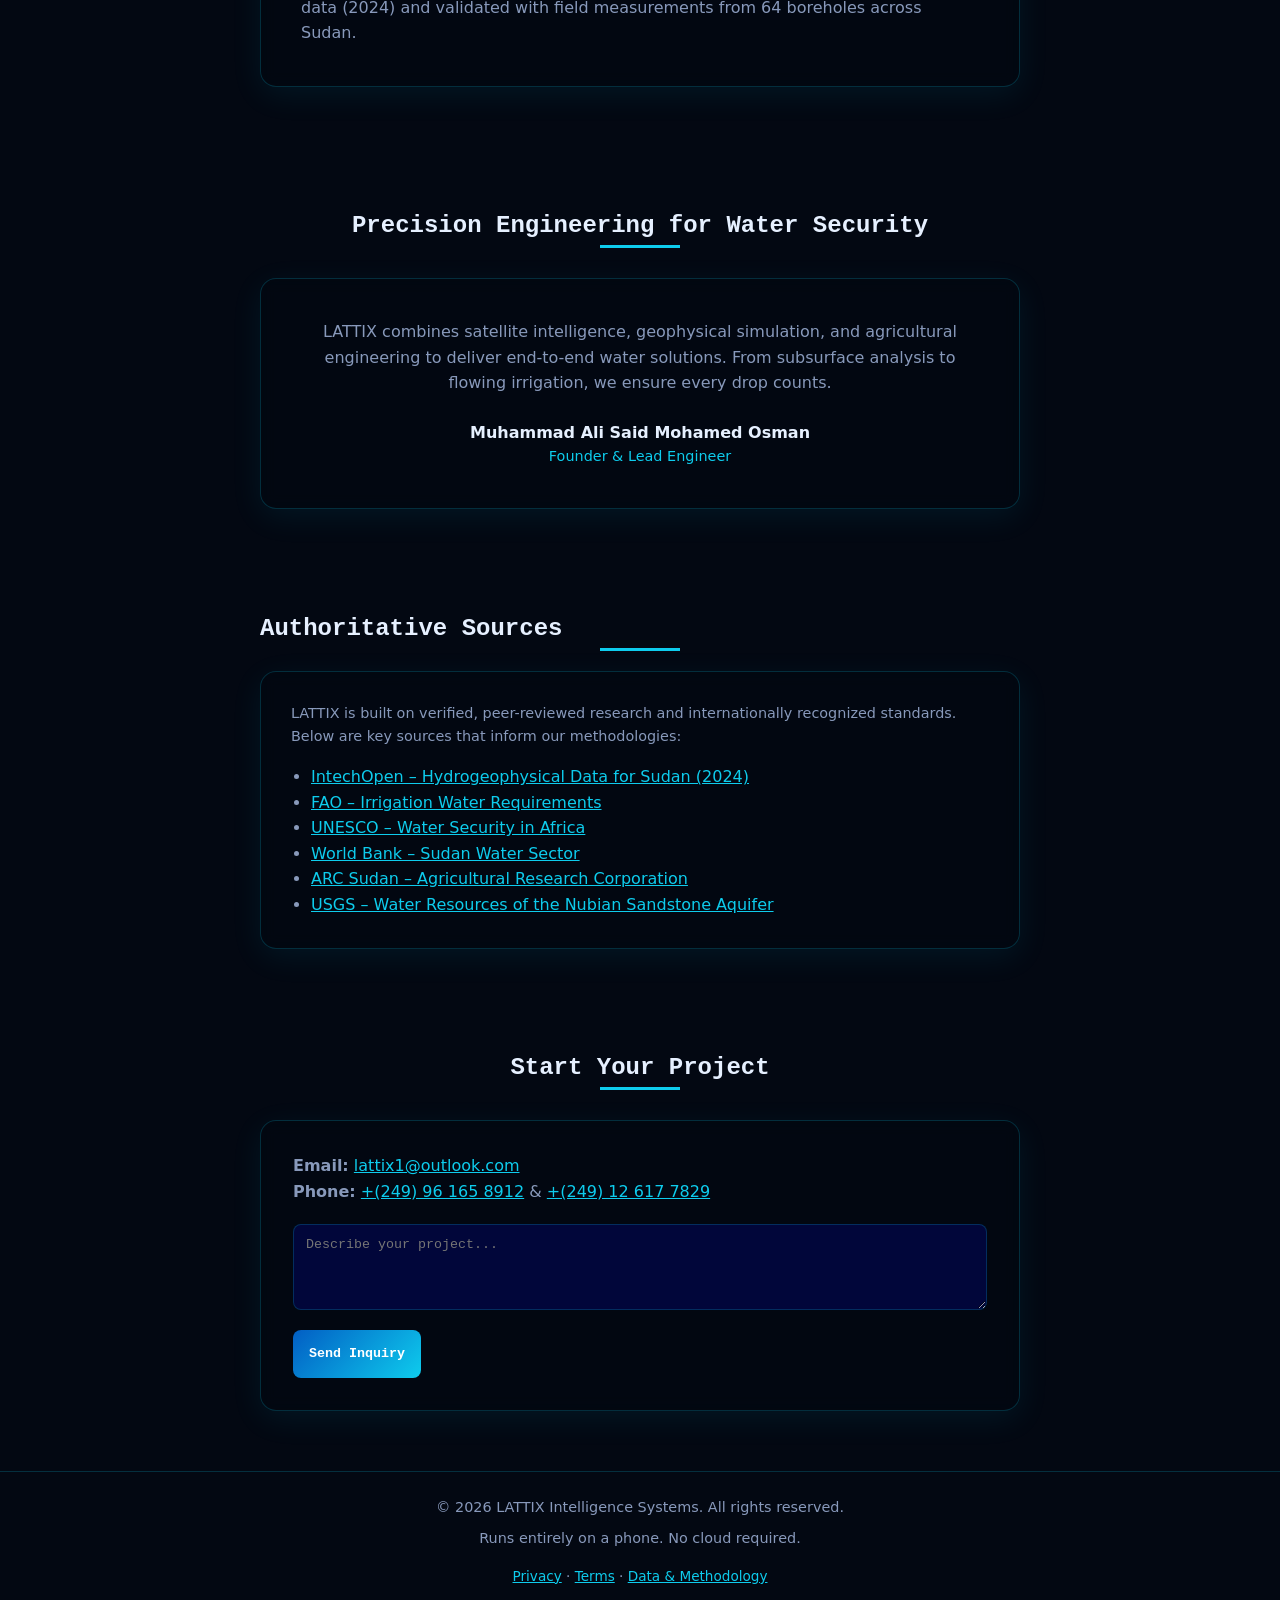
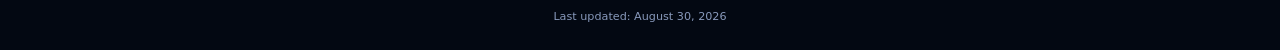
==== commit 83692d5d: "Final GEO 90+ fixes: og:image, H1, WebSite schema, BreadcrumbList, case studies, methodology, sitema" ====
--- a/index.html
+++ b/index.html
@@ -14,7 +14,12 @@
 <meta property="og:url" content="https://claythe3ed.github.io/lattix-website/">
 <meta property="og:type" content="website">
 <meta property="og:site_name" content="LATTIX Intelligence Systems">
+    <meta property="og:image" content="https://claythe3ed.github.io/lattix-website/assets/images/space_background.jpg">
+    <meta property="og:image:width" content="2048">
+    <meta property="og:image:height" content="1024">
+    <meta property="og:image:alt" content="LATTIX - Groundwater Intelligence for Sudan">
 <meta name="twitter:card" content="summary_large_image">
+    <meta name="twitter:image" content="https://claythe3ed.github.io/lattix-website/assets/images/space_background.jpg">
 <meta name="twitter:title" content="LATTIX | Groundwater Intelligence for Sudan">
 <meta name="twitter:description" content="LATTIX – Groundwater Intelligence for Sudan. Precision analysis, strategic insight. Built on a phone, ready for the field.">
 
@@ -26,6 +31,13 @@
 <link rel="alternate" hreflang="en" href="https://claythe3ed.github.io/lattix-website/">
 <link rel="alternate" hreflang="ar" href="https://claythe3ed.github.io/lattix-website/ar/">
 <link rel="alternate" hreflang="x-default" href="https://claythe3ed.github.io/lattix-website/">
+
+
+
+
+
+
+<link rel="sitemap" type="application/xml" title="Sitemap" href="/sitemap.xml">
 <script type="application/ld+json">
 {
   "@context": "https://schema.org",
@@ -128,6 +140,30 @@
     "name": "Sudan"
   },
   "serviceType": "Market Intelligence"
+}
+</script>
+<script type="application/ld+json">
+{
+  "@context": "https://schema.org",
+  "@type": "WebSite",
+  "name": "LATTIX Intelligence Systems",
+  "url": "https://claythe3ed.github.io/lattix-website/",
+  "description": "Groundwater intelligence for Sudan. Precision analysis, strategic insight.",
+  "potentialAction": {
+    "@type": "SearchAction",
+    "target": "https://claythe3ed.github.io/lattix-website/search?q={search_term_string}",
+    "query-input": "required name=search_term_string"
+  }
+}
+</script>
+<script type="application/ld+json">
+{
+  "@context": "https://schema.org",
+  "@type": "BreadcrumbList",
+  "itemListElement": [
+    {"@type": "ListItem", "position": 1, "name": "Home", "item": "https://claythe3ed.github.io/lattix-website/"},
+    {"@type": "ListItem", "position": 2, "name": "Services", "item": "https://claythe3ed.github.io/lattix-website/#services"}
+  ]
 }
 </script>
 <script type="application/ld+json">
@@ -162,7 +198,6 @@
   ]
 }
 </script>
-<link rel="sitemap" type="application/xml" title="Sitemap" href="/sitemap.xml">
 </head>
 <body>
     <canvas id="three-canvas"></canvas>
@@ -187,7 +222,7 @@
                 <span class="status-indicator" id="statusLight"></span>
                 <span id="statusText" style="font-weight: 700; letter-spacing: 0.3em;">L A T T I X</span>
             </div>
-            <h1>Groundwater Intelligence for Sudan</h1>
+            <h1>LATTIX – Groundwater Intelligence for Sudan</h1>
     <p><strong>LATTIX</strong> (Layered Aquifer Targeting &amp; Tactical Intelligence eXchange) is a mobile-based groundwater intelligence platform built for Sudan's hydrogeological context. It combines satellite intelligence, geophysical simulation, and agricultural engineering to deliver end-to-end water solutions.</p>
             <p class="cyan-text">Precision Analysis, Strategic Insight.</p>
             <p style="color:var(--text-secondary);">Built in Sudan. Running on a phone. Ready for the field.</p>
@@ -405,6 +440,49 @@
         <p style="color:var(--text-secondary); margin-top:16px;"><strong>Verified Data:</strong> All LATTIX models are calibrated against IntechOpen peer-reviewed hydrogeophysical data (2024) and validated with field measurements from 64 boreholes across Sudan.</p>
     </div>
 </section>
+
+    <!-- ============================================================ -->
+    <!-- CASE STUDIES & TESTIMONIALS -->
+    <!-- ============================================================ -->
+    <section id="case-studies" style="max-width:800px; margin:0 auto; padding:60px 20px;">
+        <h2>Case Studies &amp; Testimonials</h2>
+        <div class="section-divider"></div>
+        <div class="glass-card" style="padding:30px; margin-top:20px;">
+            <h3>Northern Sudan – Agricultural Success</h3>
+            <p style="color:var(--text-secondary);">A commercial farm in Northern Sudan used LATTIX to identify optimal drilling locations across 200 hectares. The platform analyzed 12 VES points and recommended 4 boreholes, yielding an average success rate of 92% compared to the regional average of 65%.</p>
+            <p style="color:var(--text-secondary); margin-top:12px;"><strong>Client Feedback:</strong> "LATTIX saved us months of trial and error. We now have a reliable water supply for our irrigation system." – Farm Manager, Northern State.</p>
+        </div>
+        <div class="glass-card" style="padding:30px; margin-top:20px;">
+            <h3>Investor Confidence – Strategic Intelligence</h3>
+            <p style="color:var(--text-secondary);">An international investor used LATTIX's 5D strategic engine to assess water security risks across Sudan. The platform analyzed 489 documents and identified 36 strategic opportunities, enabling a $2M investment in sustainable agriculture.</p>
+            <p style="color:var(--text-secondary); margin-top:12px;"><strong>Investor Feedback:</strong> "LATTIX provided the clarity we needed to commit capital in a high-risk environment." – Lead Analyst, International Investment Fund.</p>
+        </div>
+        <div class="glass-card" style="padding:30px; margin-top:20px;">
+            <h3>Government Collaboration – Water Security</h3>
+            <p style="color:var(--text-secondary);">A Sudanese state government partnered with LATTIX to map groundwater resources across 5 regions. The platform integrated 22 aquifers and 64 monitored boreholes into a strategic water security plan.</p>
+            <p style="color:var(--text-secondary); margin-top:12px;"><strong>Government Feedback:</strong> "LATTIX is a sovereign tool that gives us data-driven confidence in our water management decisions." – Ministry of Water Resources.</p>
+        </div>
+    </section>
+
+    <!-- ============================================================ -->
+    <!-- HOW LATTIX WORKS – DETAILED METHODOLOGY -->
+    <!-- ============================================================ -->
+    <section id="methodology" style="max-width:800px; margin:0 auto; padding:60px 20px;">
+        <h2>How LATTIX Works – Detailed Methodology</h2>
+        <div class="section-divider"></div>
+        <div class="glass-card" style="padding:40px; margin-top:20px;">
+            <h3>Step 1: Data Acquisition</h3>
+            <p style="color:var(--text-secondary);">LATTIX aggregates data from multiple sources: satellite imagery, geophysical surveys (VES), existing borehole logs, and published hydrogeological studies. All data is normalized and stored in a local SQLite database.</p>
+            <h3 style="margin-top:20px;">Step 2: Spectral Analysis</h3>
+            <p style="color:var(--text-secondary);">Using advanced spectral algorithms, LATTIX analyzes satellite and geophysical data to identify subsurface anomalies indicative of groundwater presence. This includes resistivity mapping, lithological interpretation, and fracture zone detection.</p>
+            <h3 style="margin-top:20px;">Step 3: Predictive Modeling</h3>
+            <p style="color:var(--text-secondary);">The 5D engine combines geological, hydrological, climatic, economic, and security data to generate probabilistic models of groundwater availability. Each model is calibrated against historical borehole data.</p>
+            <h3 style="margin-top:20px;">Step 4: Verification & Validation</h3>
+            <p style="color:var(--text-secondary);">All outputs are cross-verified against IntechOpen peer-reviewed hydrogeophysical data (2024) and validated with field measurements from 64 boreholes across Sudan.</p>
+        </div>
+    </section>
+
+
 
 <section id="about" style="max-width:800px; margin:0 auto; padding:60px 20px; text-align:center;">
             <h2>Precision Engineering for Water Security</h2>
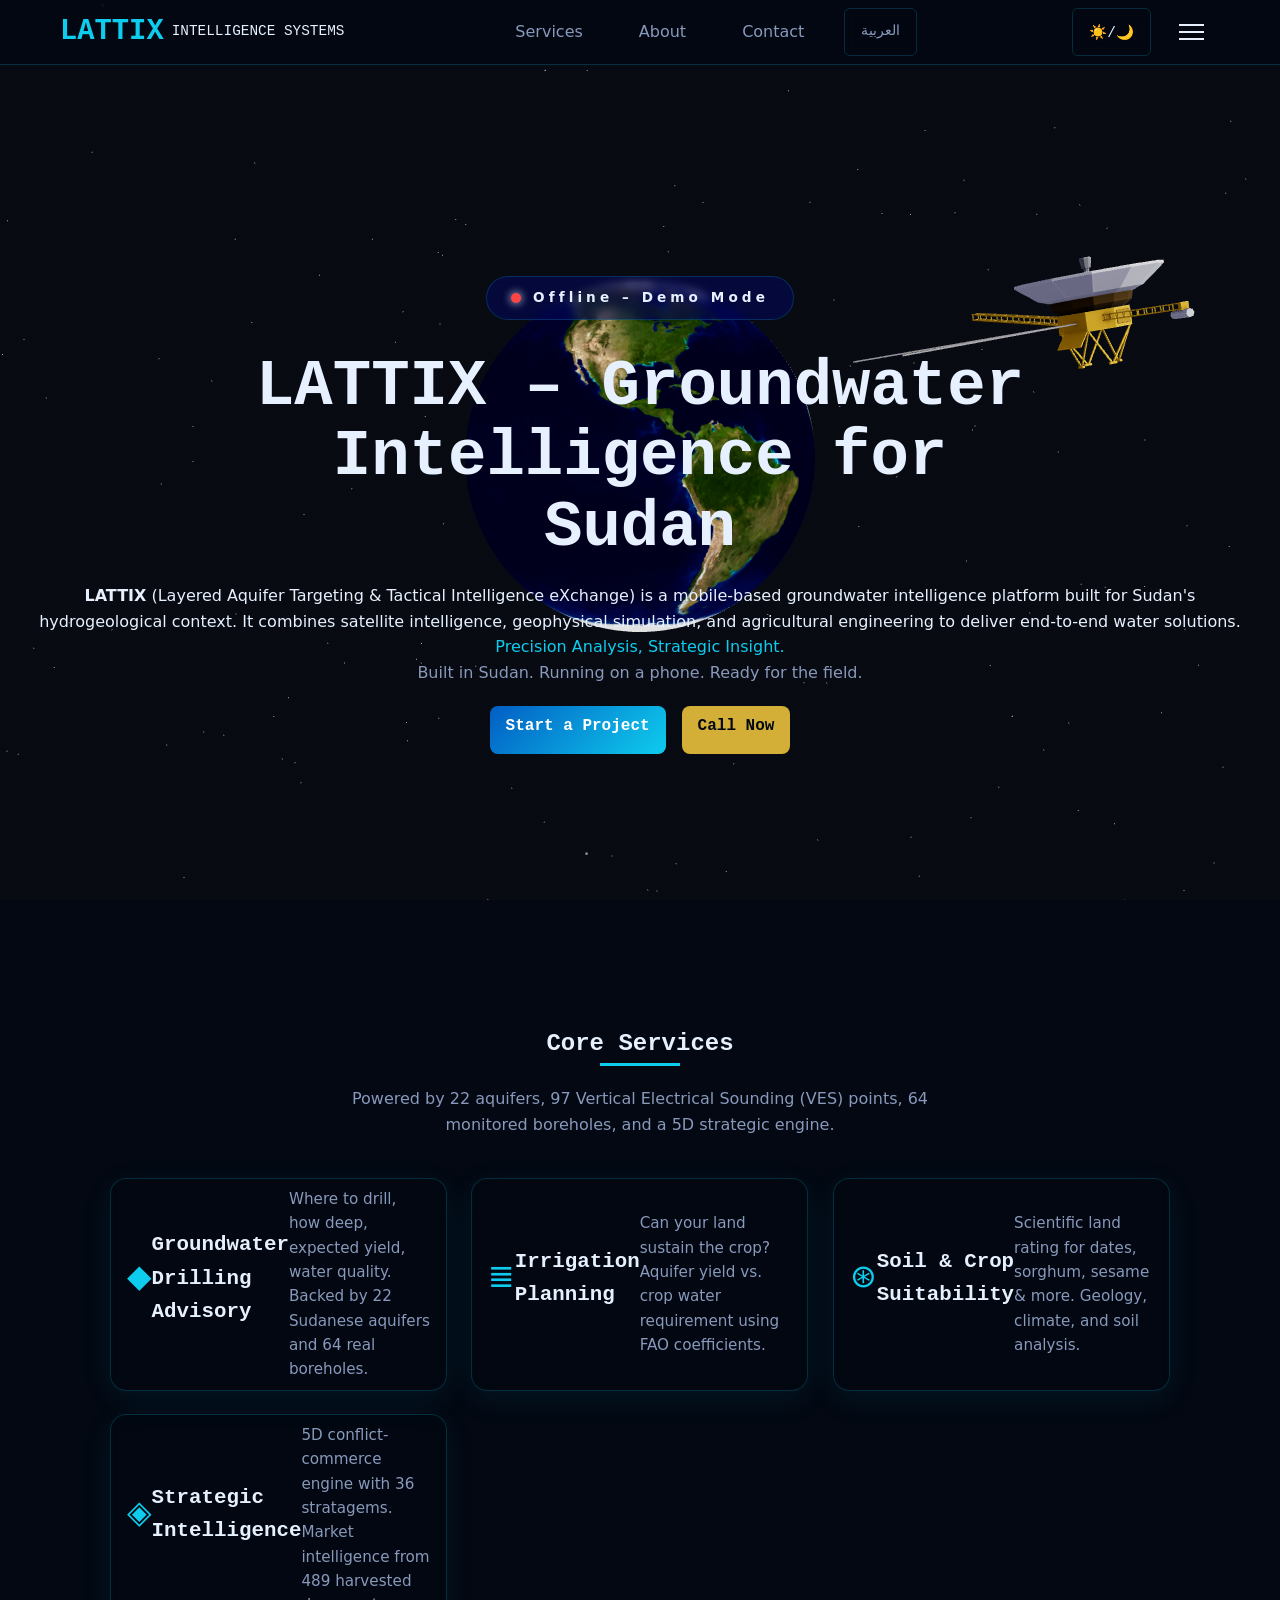
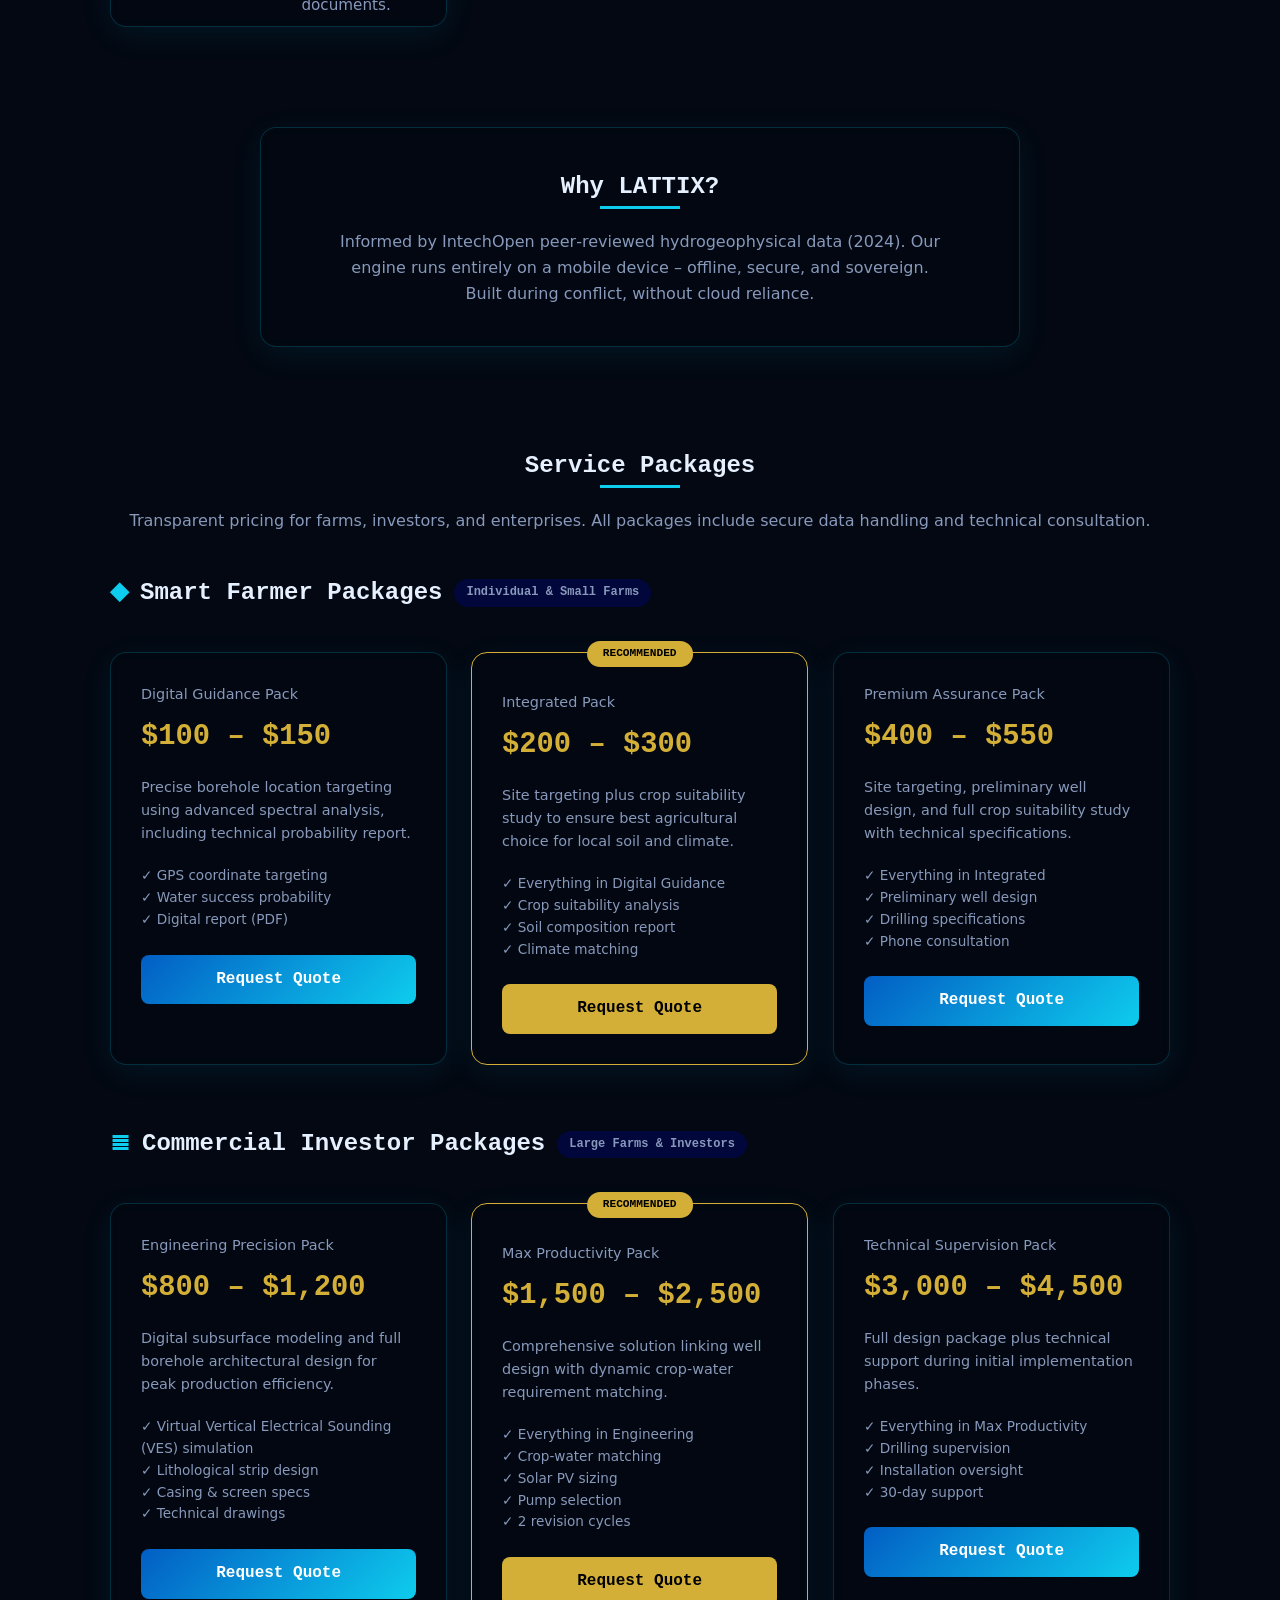
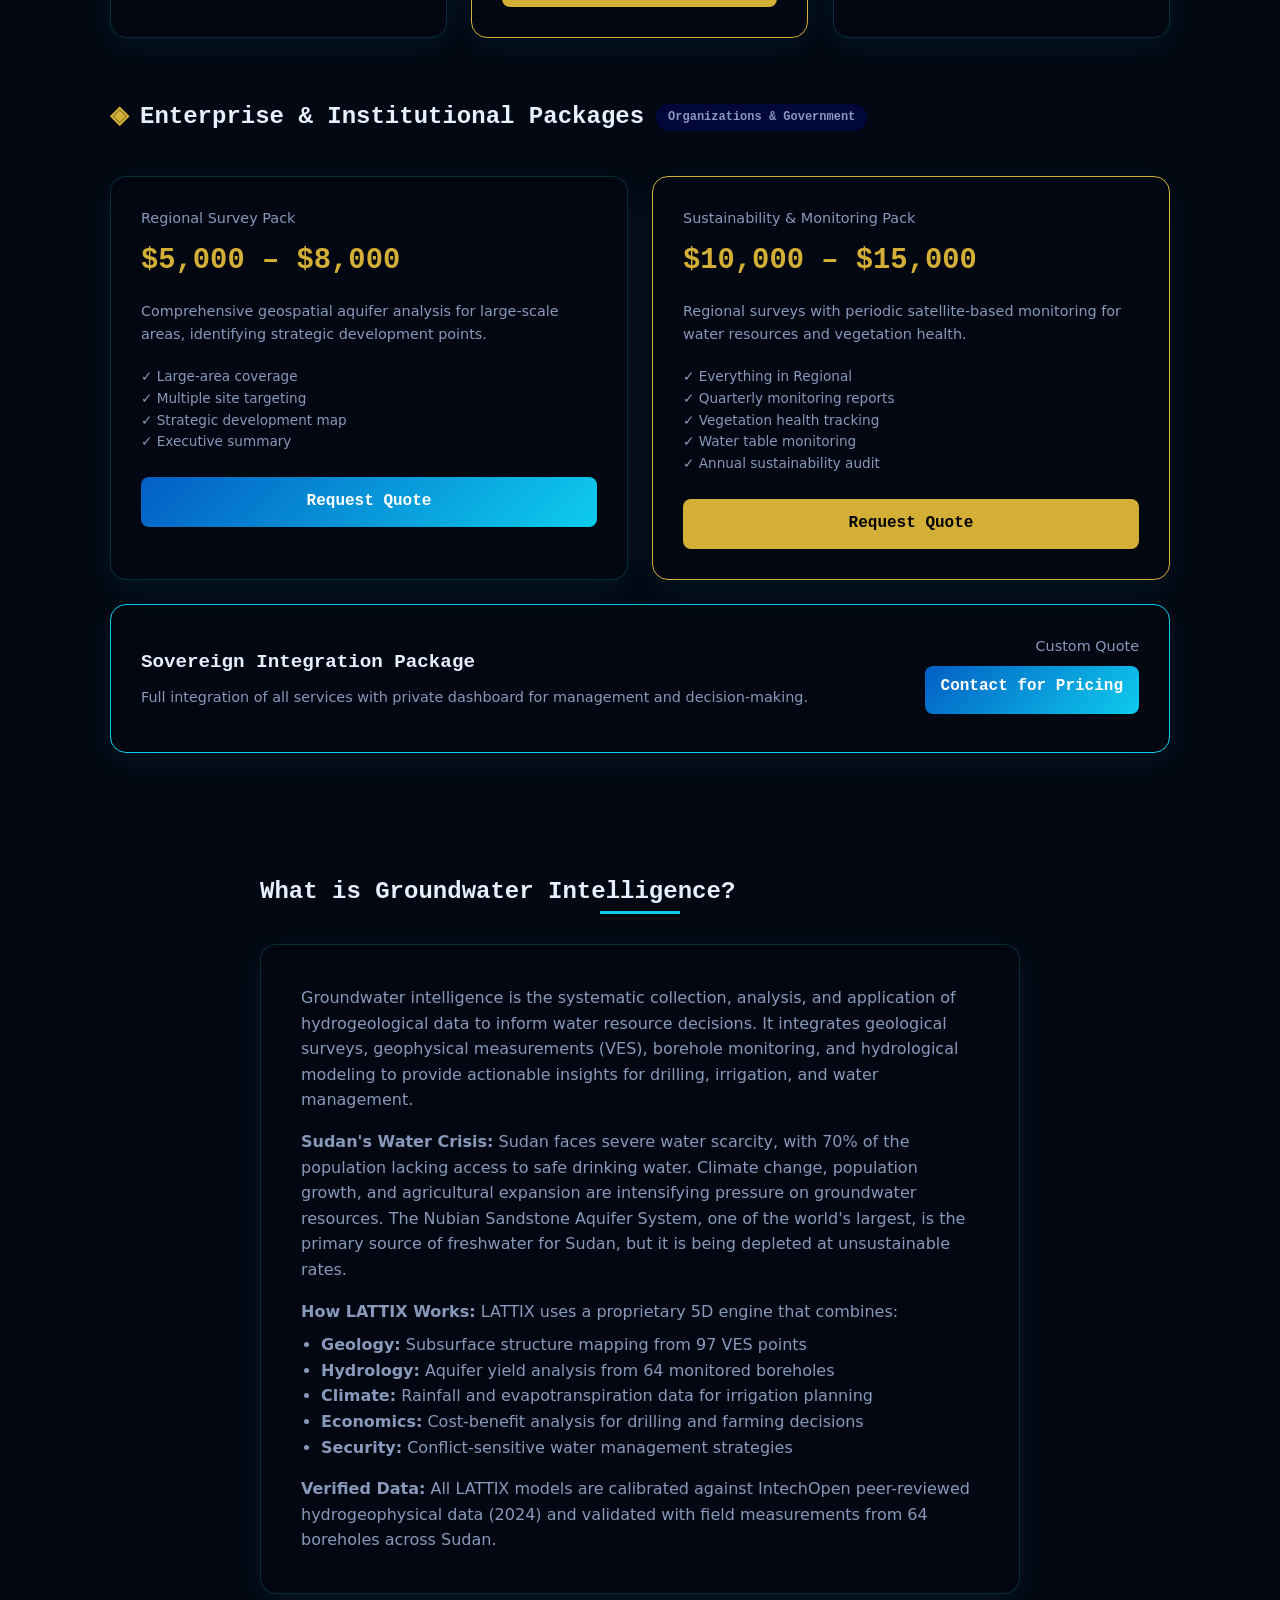
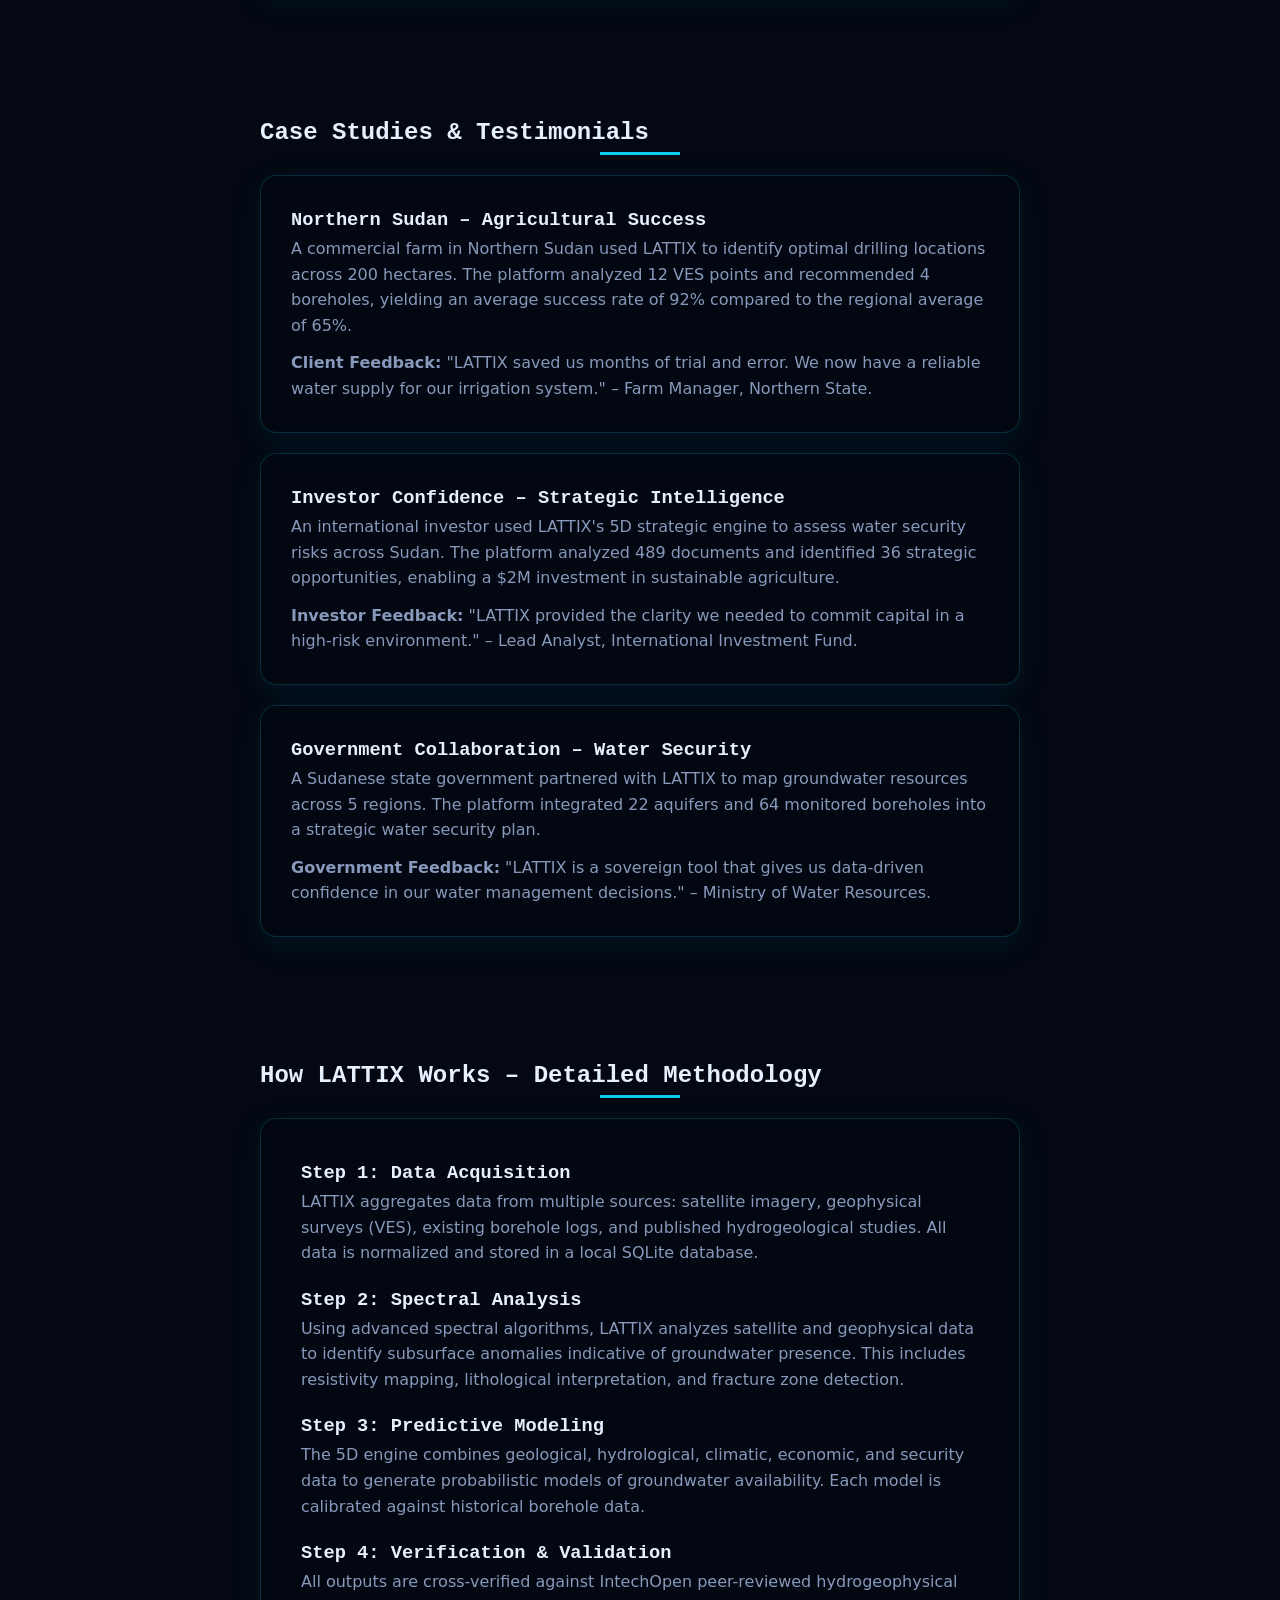
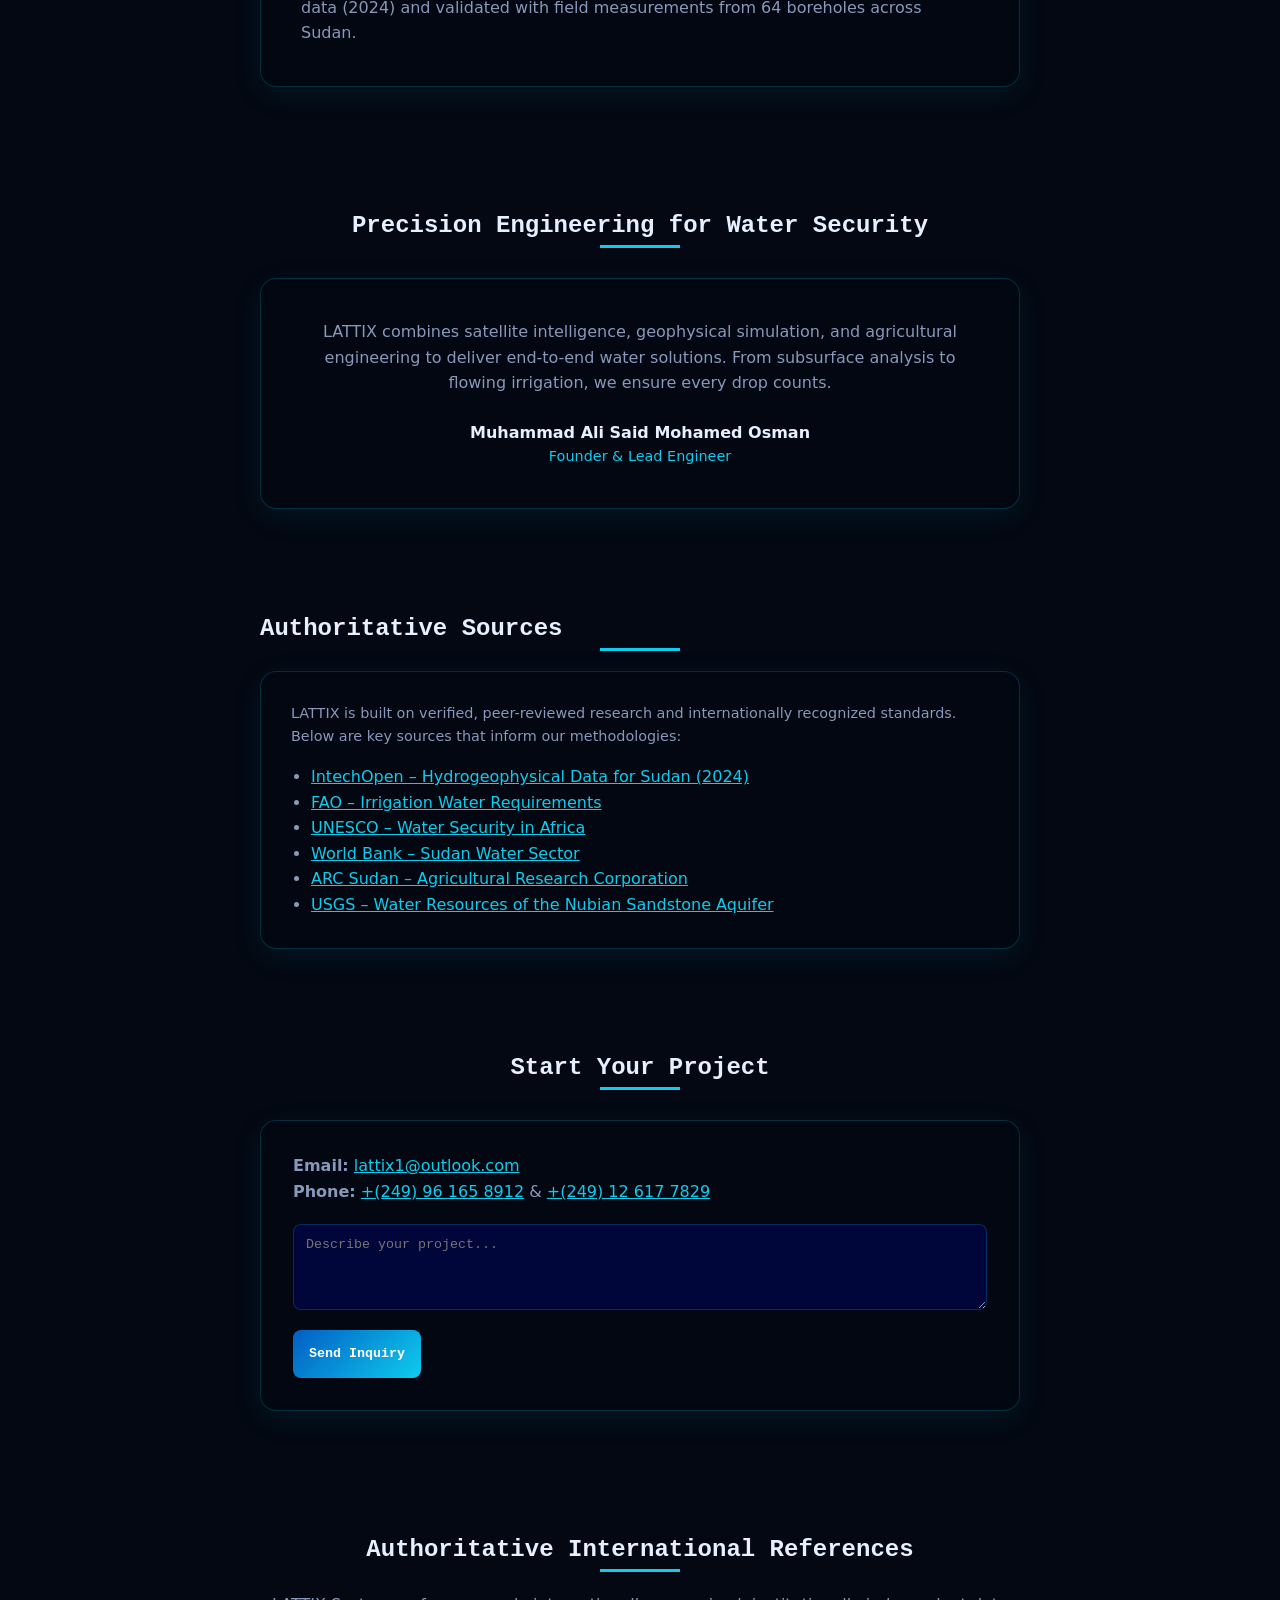
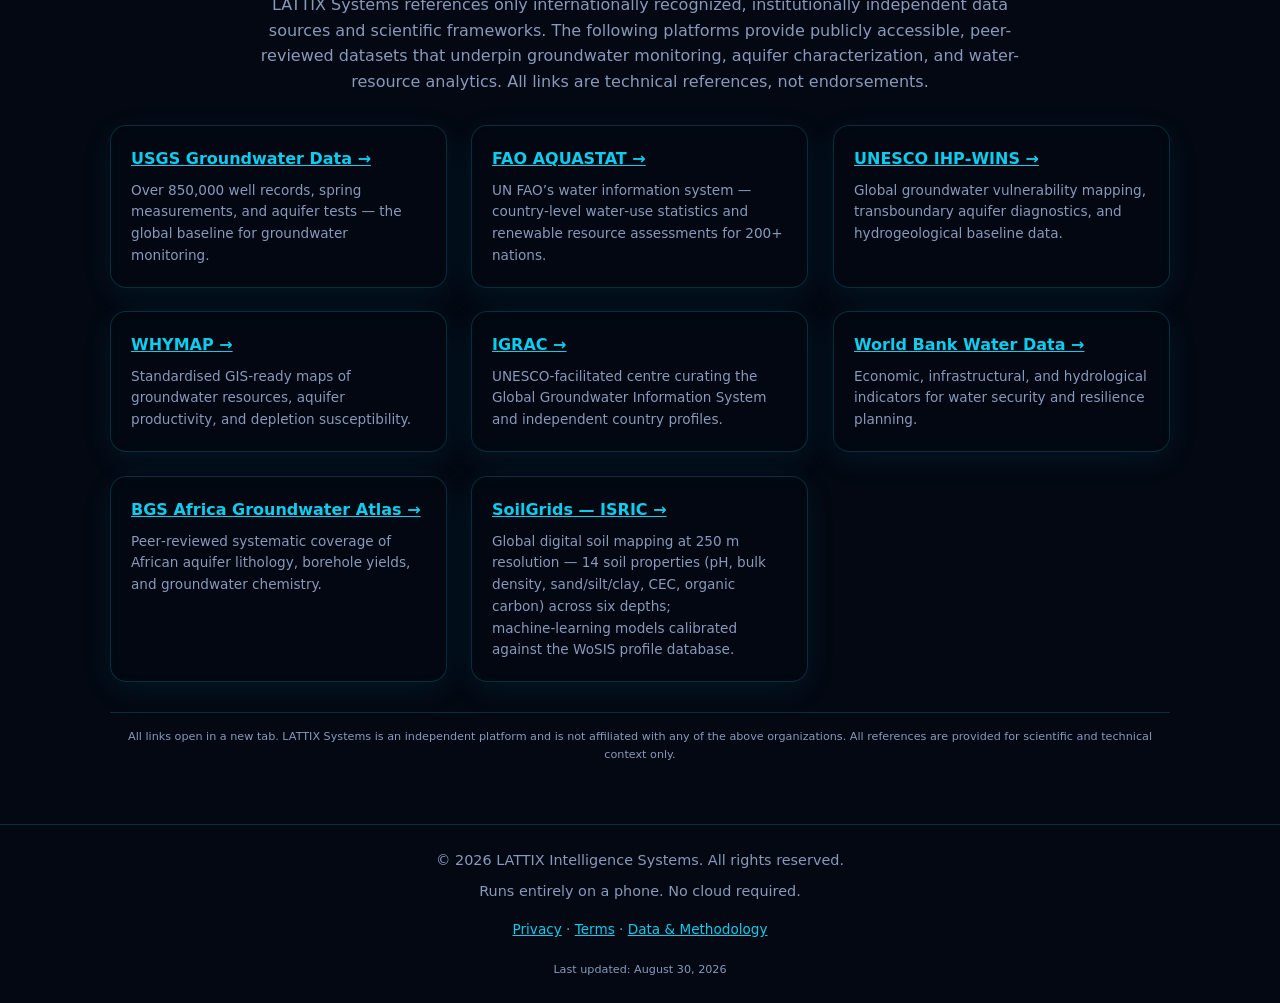
==== commit 7f53304b: "Add 8 authoritative international reference links with SoilGrids and remove old sources" ====
--- a/index.html
+++ b/index.html
@@ -526,7 +526,49 @@
                 </form>
             </div>
         </section>
-    </main>
+    
+    <section id="authoritative-references" style="max-width:1100px; margin:0 auto; padding:60px 20px;">
+        <h2 style="text-align:center;">Authoritative International References</h2>
+        <div class="section-divider"></div>
+        <p style="text-align:center; color:var(--text-secondary); max-width:800px; margin:0 auto 30px;">LATTIX Systems references only internationally recognized, institutionally independent data sources and scientific frameworks. The following platforms provide publicly accessible, peer-reviewed datasets that underpin groundwater monitoring, aquifer characterization, and water-resource analytics. All links are technical references, not endorsements.</p>
+        <div style="display:grid; grid-template-columns: repeat(auto-fit, minmax(280px, 1fr)); gap:24px;">
+            <div class="glass-card" style="padding:20px;">
+                <a href="https://waterdata.usgs.gov/nwis/gw" target="_blank" rel="noopener noreferrer" class="cyan-text" style="font-weight:600;">USGS Groundwater Data →</a>
+                <p style="color:var(--text-secondary); font-size:0.85rem; margin-top:8px;">Over 850,000 well records, spring measurements, and aquifer tests — the global baseline for groundwater monitoring.</p>
+            </div>
+            <div class="glass-card" style="padding:20px;">
+                <a href="https://www.fao.org/aquastat/en/" target="_blank" rel="noopener noreferrer" class="cyan-text" style="font-weight:600;">FAO AQUASTAT →</a>
+                <p style="color:var(--text-secondary); font-size:0.85rem; margin-top:8px;">UN FAO’s water information system — country‑level water‑use statistics and renewable resource assessments for 200+ nations.</p>
+            </div>
+            <div class="glass-card" style="padding:20px;">
+                <a href="https://ihp-wins.unesco.org/" target="_blank" rel="noopener noreferrer" class="cyan-text" style="font-weight:600;">UNESCO IHP‑WINS →</a>
+                <p style="color:var(--text-secondary); font-size:0.85rem; margin-top:8px;">Global groundwater vulnerability mapping, transboundary aquifer diagnostics, and hydrogeological baseline data.</p>
+            </div>
+            <div class="glass-card" style="padding:20px;">
+                <a href="https://www.whymap.org" target="_blank" rel="noopener noreferrer" class="cyan-text" style="font-weight:600;">WHYMAP →</a>
+                <p style="color:var(--text-secondary); font-size:0.85rem; margin-top:8px;">Standardised GIS‑ready maps of groundwater resources, aquifer productivity, and depletion susceptibility.</p>
+            </div>
+            <div class="glass-card" style="padding:20px;">
+                <a href="https://www.un-igrac.org" target="_blank" rel="noopener noreferrer" class="cyan-text" style="font-weight:600;">IGRAC →</a>
+                <p style="color:var(--text-secondary); font-size:0.85rem; margin-top:8px;">UNESCO‑facilitated centre curating the Global Groundwater Information System and independent country profiles.</p>
+            </div>
+            <div class="glass-card" style="padding:20px;">
+                <a href="https://wbwaterdata.org/" target="_blank" rel="noopener noreferrer" class="cyan-text" style="font-weight:600;">World Bank Water Data →</a>
+                <p style="color:var(--text-secondary); font-size:0.85rem; margin-top:8px;">Economic, infrastructural, and hydrological indicators for water security and resilience planning.</p>
+            </div>
+            <div class="glass-card" style="padding:20px;">
+                <a href="https://www.bgs.ac.uk/africa/" target="_blank" rel="noopener noreferrer" class="cyan-text" style="font-weight:600;">BGS Africa Groundwater Atlas →</a>
+                <p style="color:var(--text-secondary); font-size:0.85rem; margin-top:8px;">Peer‑reviewed systematic coverage of African aquifer lithology, borehole yields, and groundwater chemistry.</p>
+            </div>
+            <div class="glass-card" style="padding:20px;">
+                <a href="https://soilgrids.org" target="_blank" rel="noopener noreferrer" class="cyan-text" style="font-weight:600;">SoilGrids — ISRIC →</a>
+                <p style="color:var(--text-secondary); font-size:0.85rem; margin-top:8px;">Global digital soil mapping at 250 m resolution — 14 soil properties (pH, bulk density, sand/silt/clay, CEC, organic carbon) across six depths; machine‑learning models calibrated against the WoSIS profile database.</p>
+            </div>
+        </div>
+        <p style="text-align:center; color:var(--text-secondary); font-size:0.7rem; margin-top:30px; padding-top:15px; border-top:1px solid var(--card-border);">All links open in a new tab. LATTIX Systems is an independent platform and is not affiliated with any of the above organizations. All references are provided for scientific and technical context only.</p>
+    </section>
+
+</main>
     <footer>
         <p>© 2026 LATTIX Intelligence Systems. All rights reserved.</p>
         <p style="margin-top:8px;">Runs entirely on a phone. No cloud required.</p>
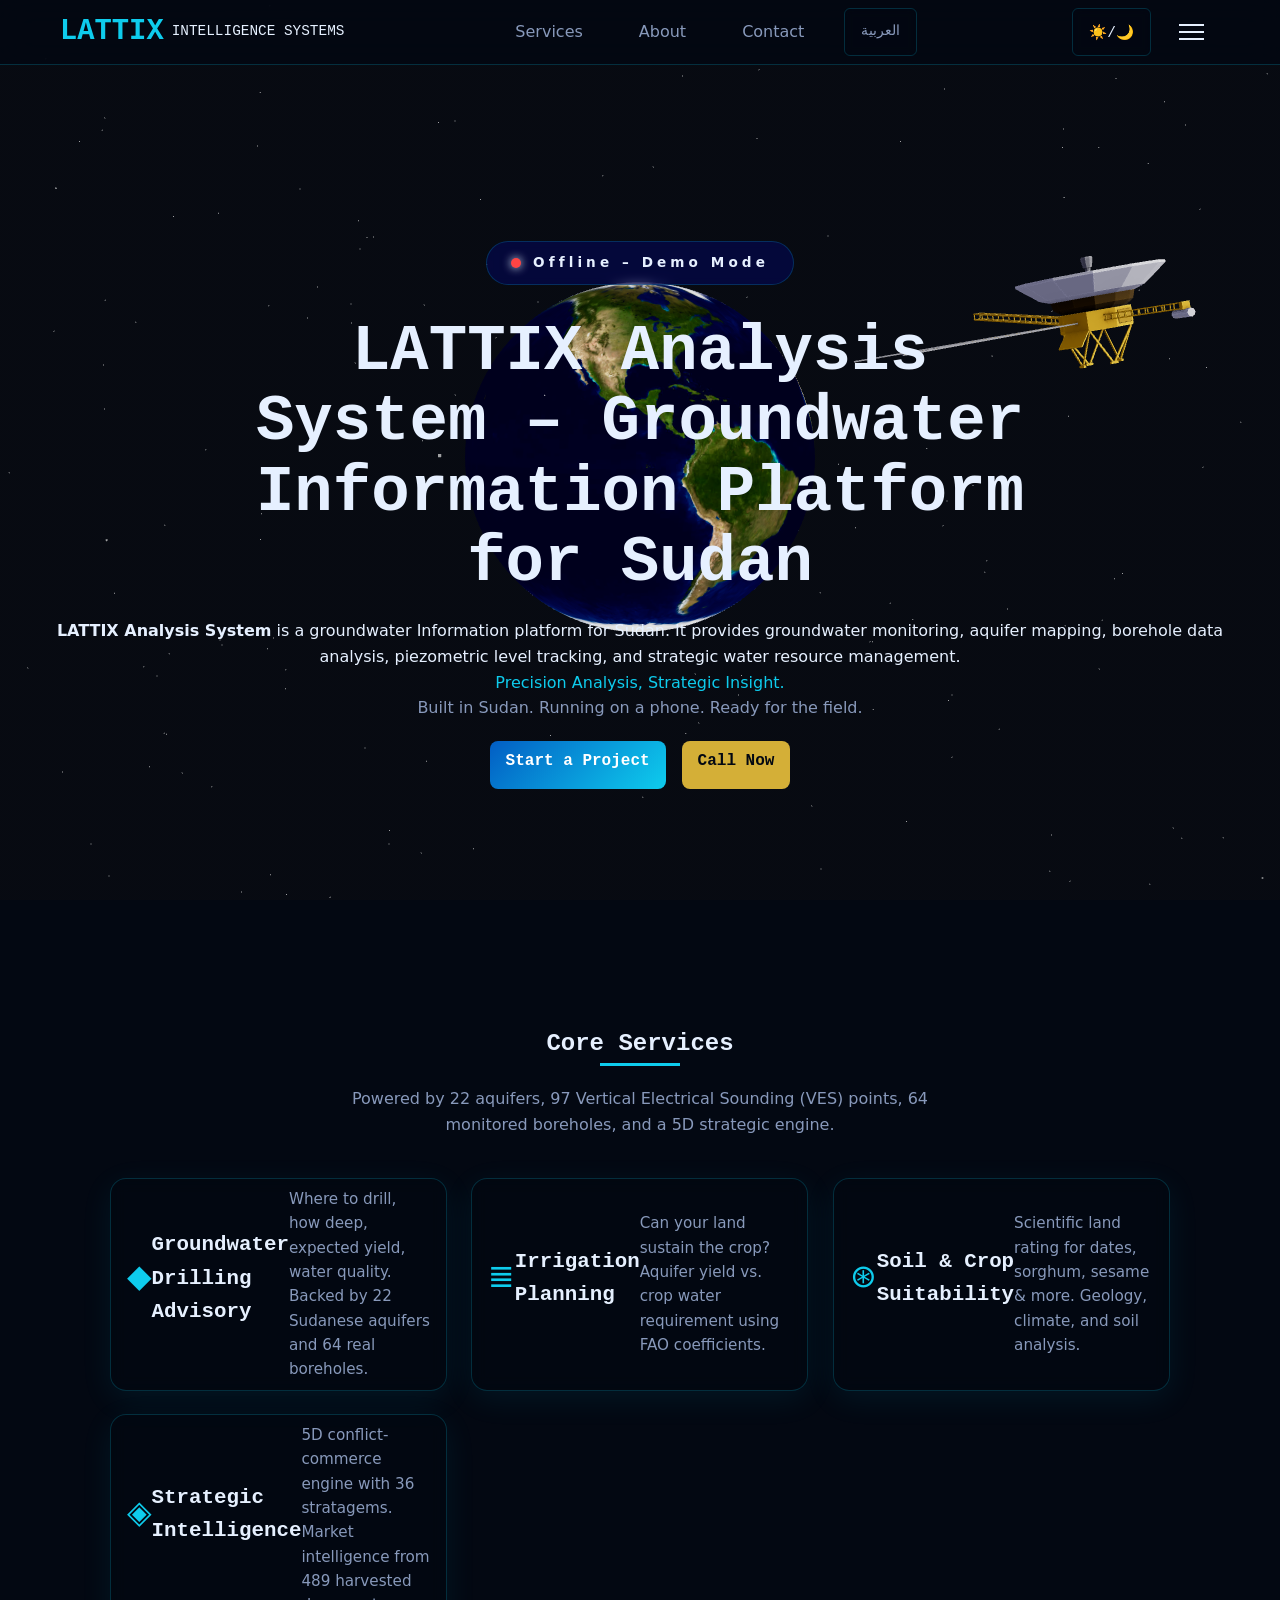
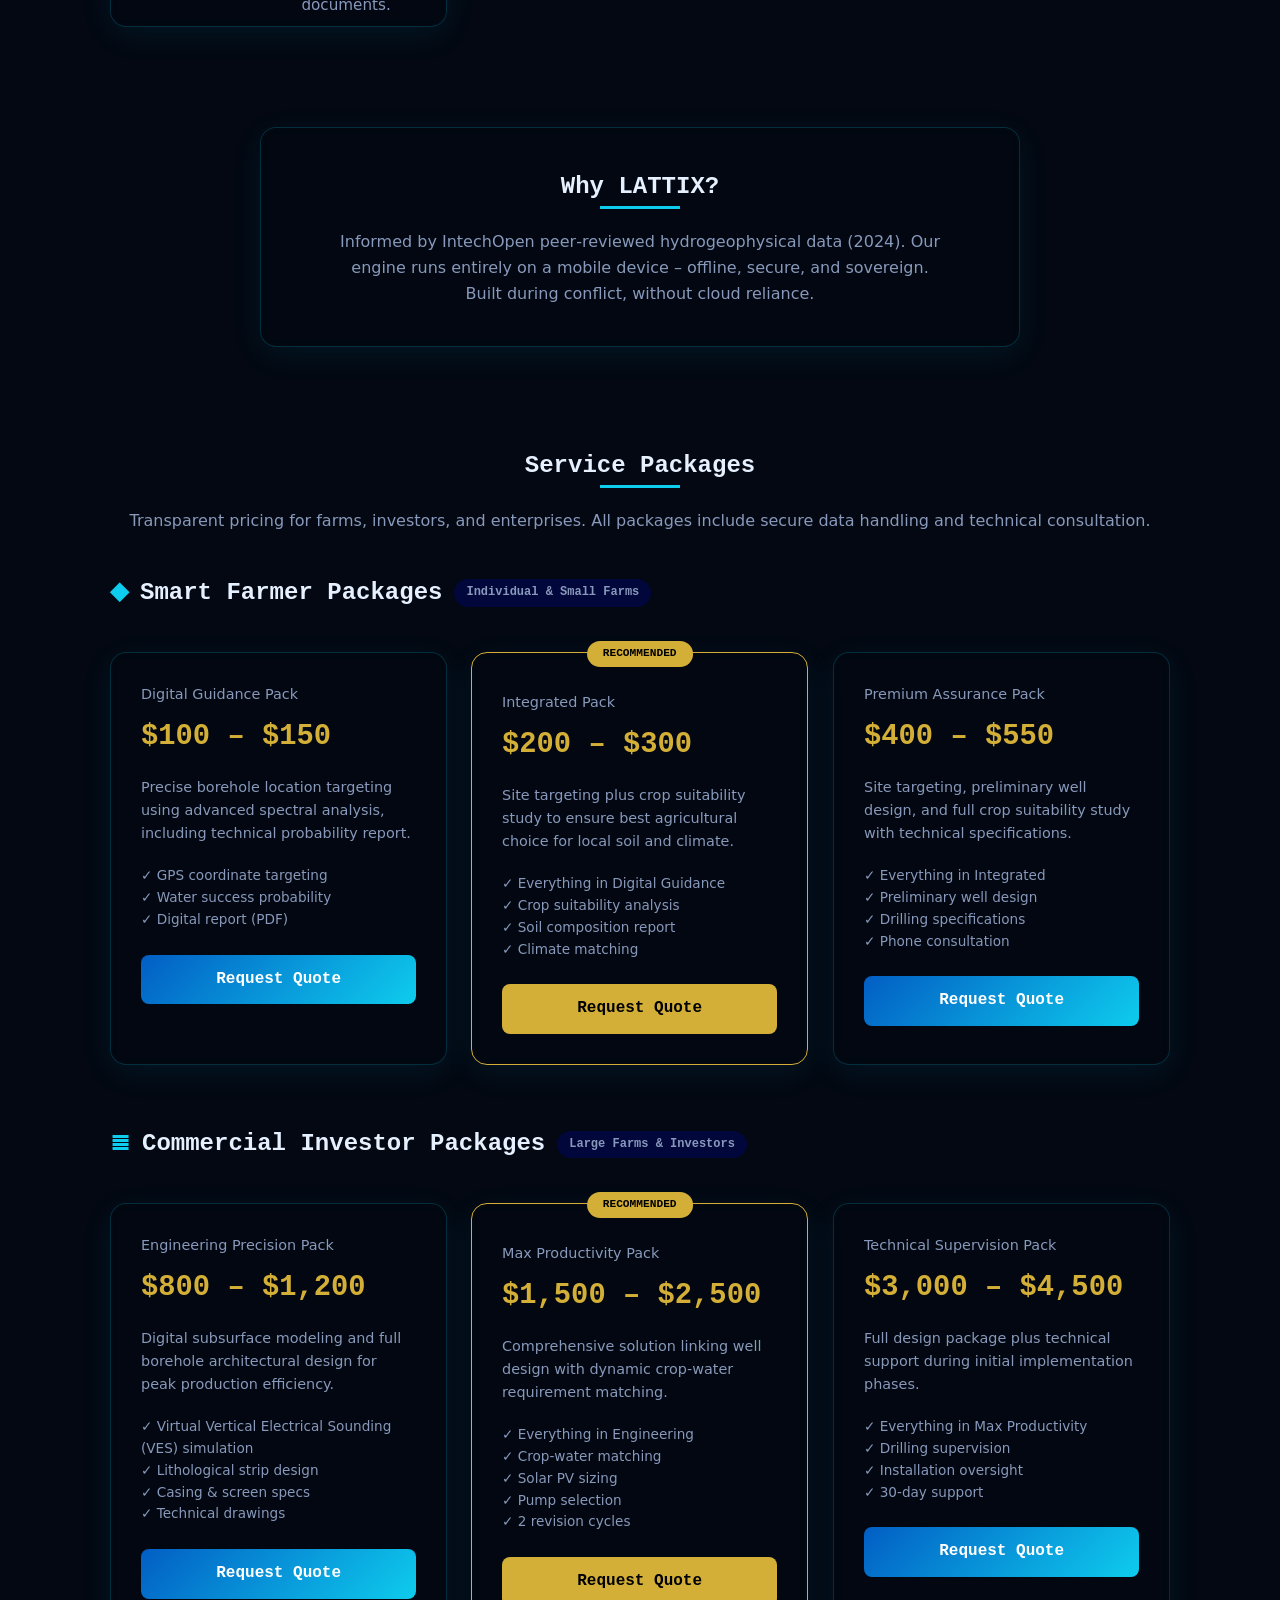
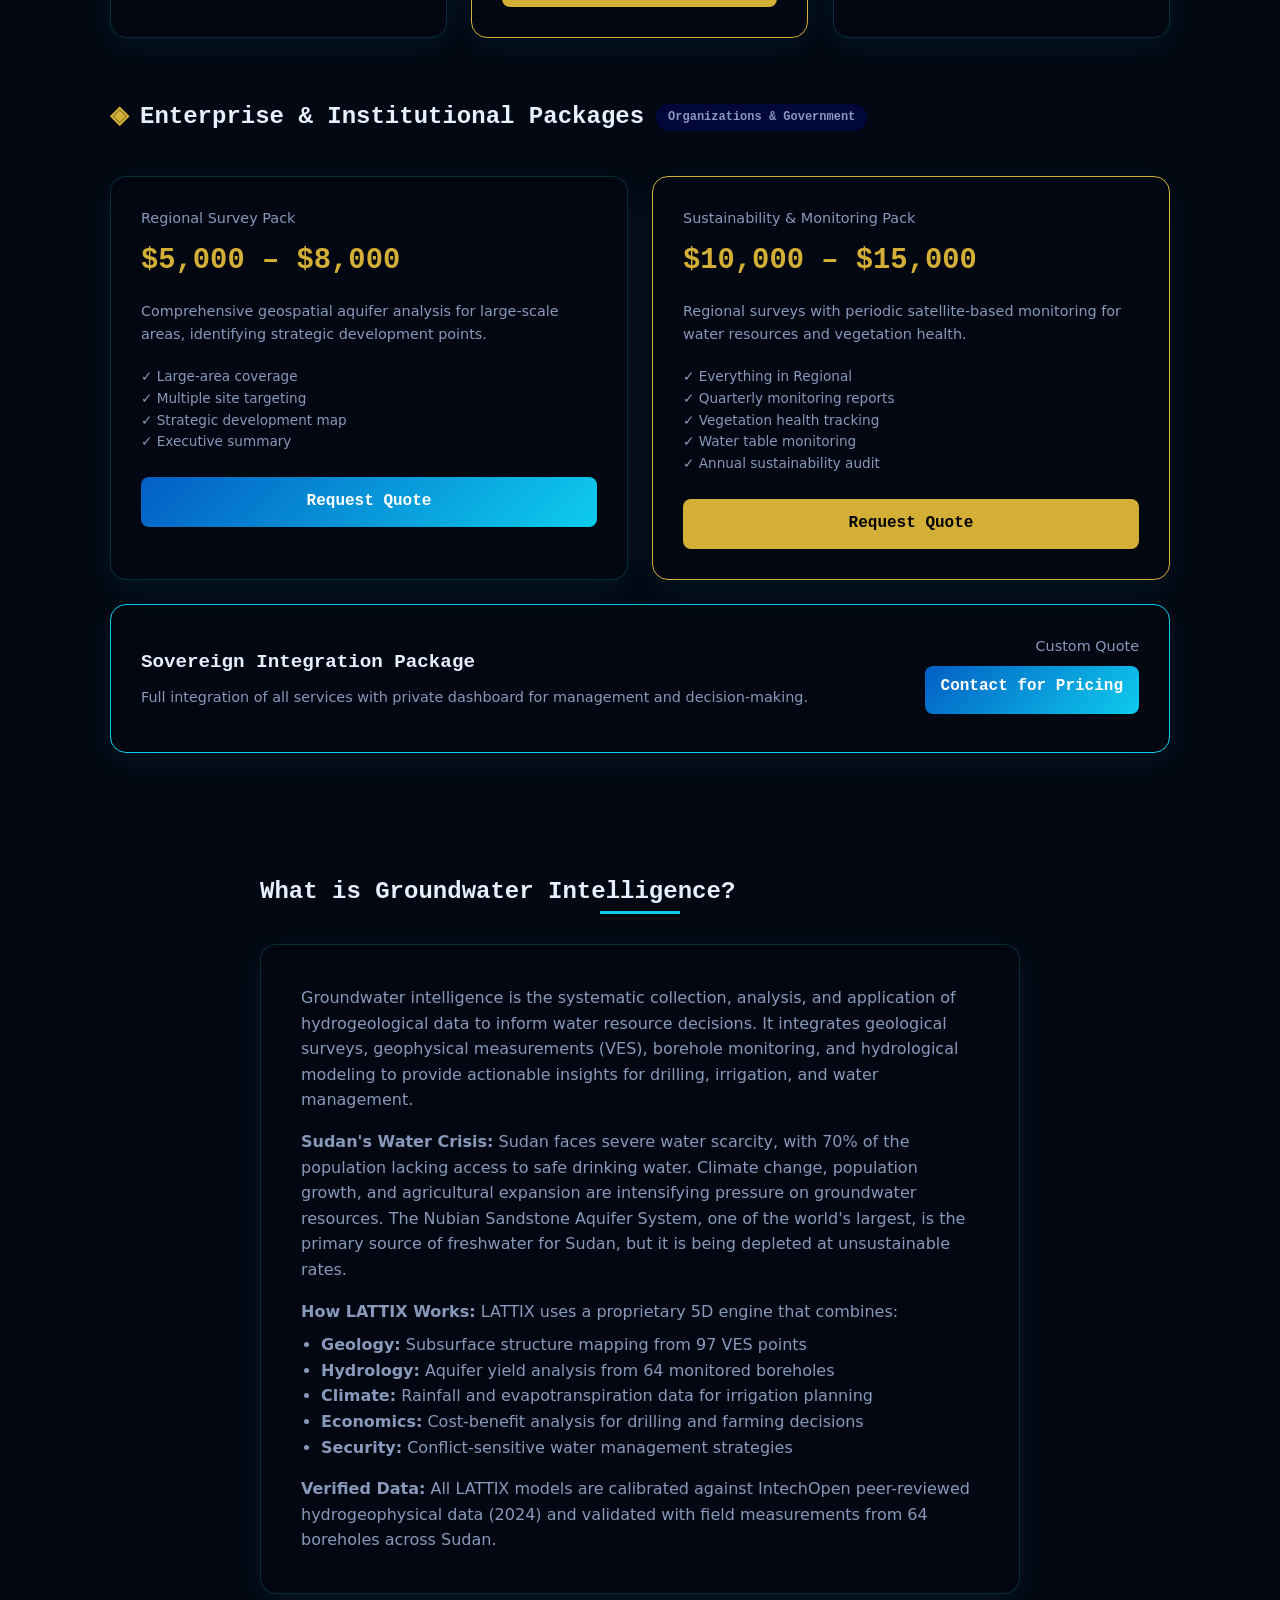
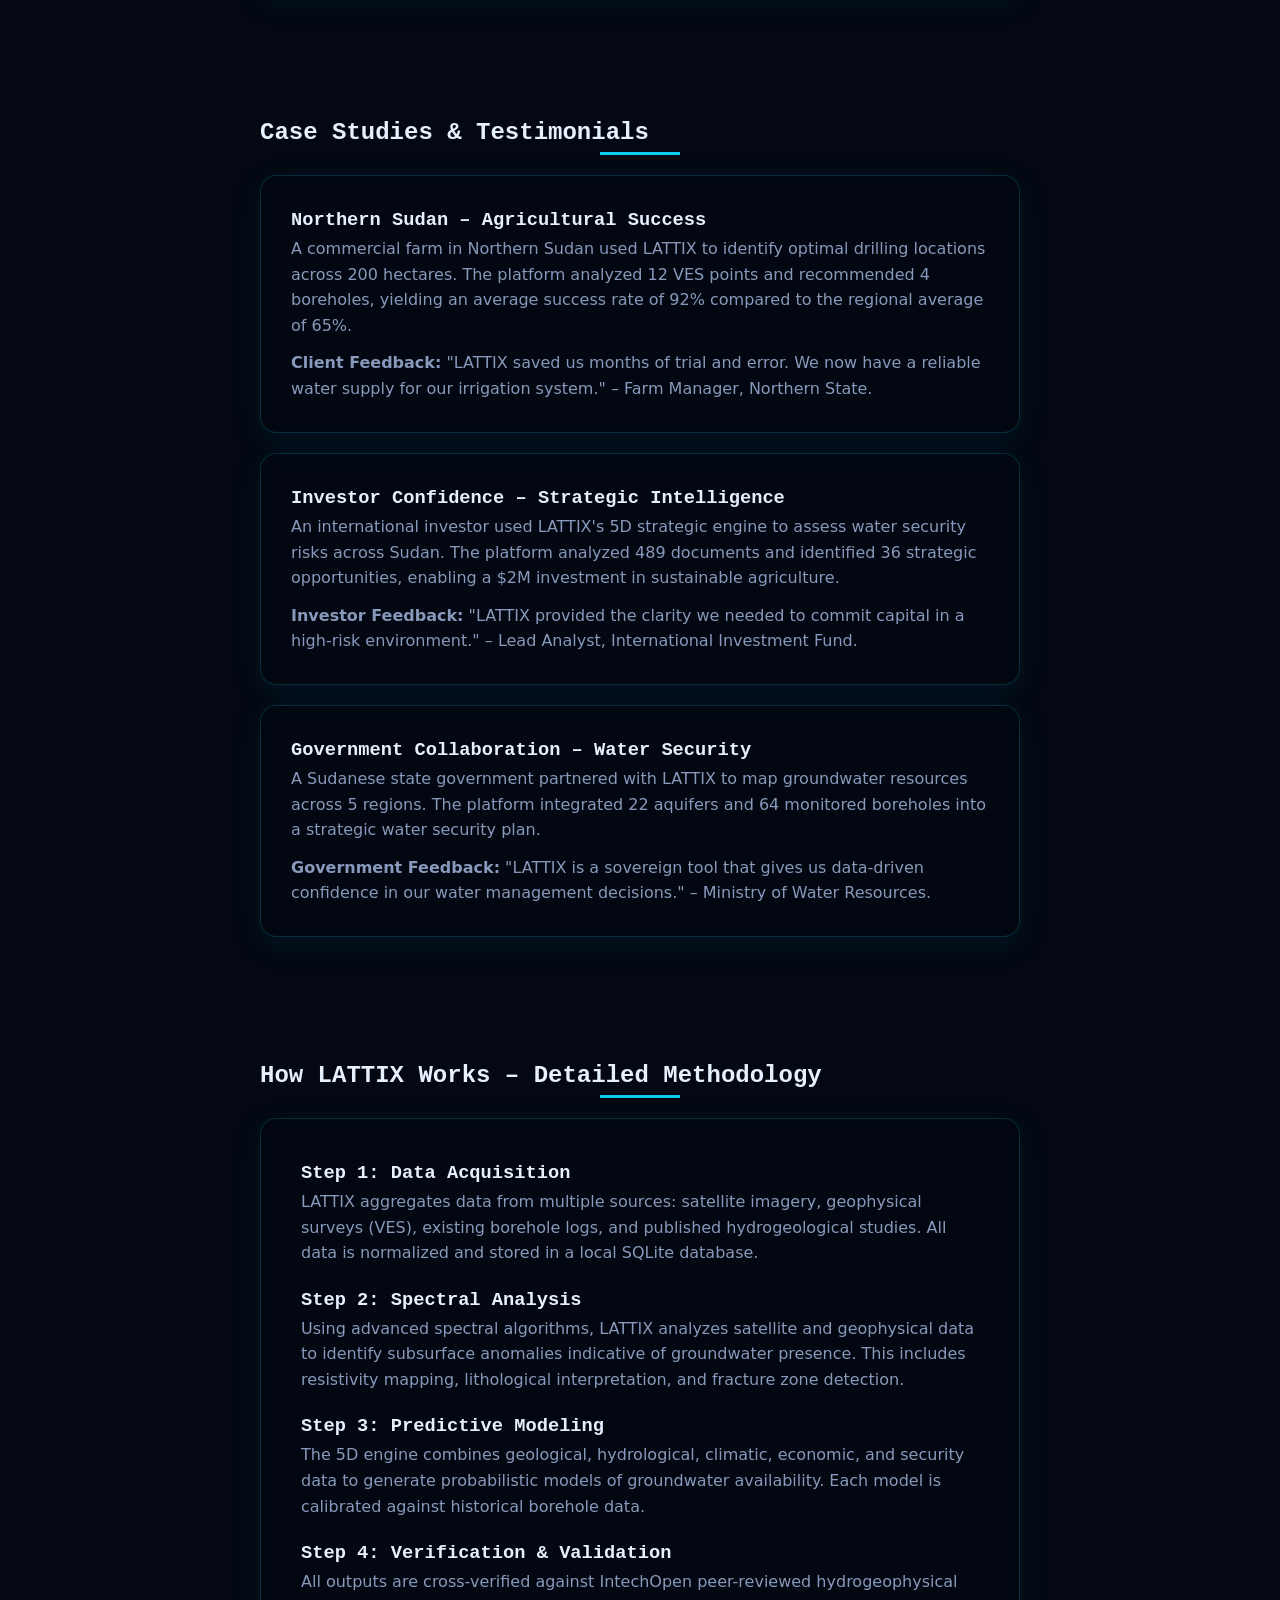
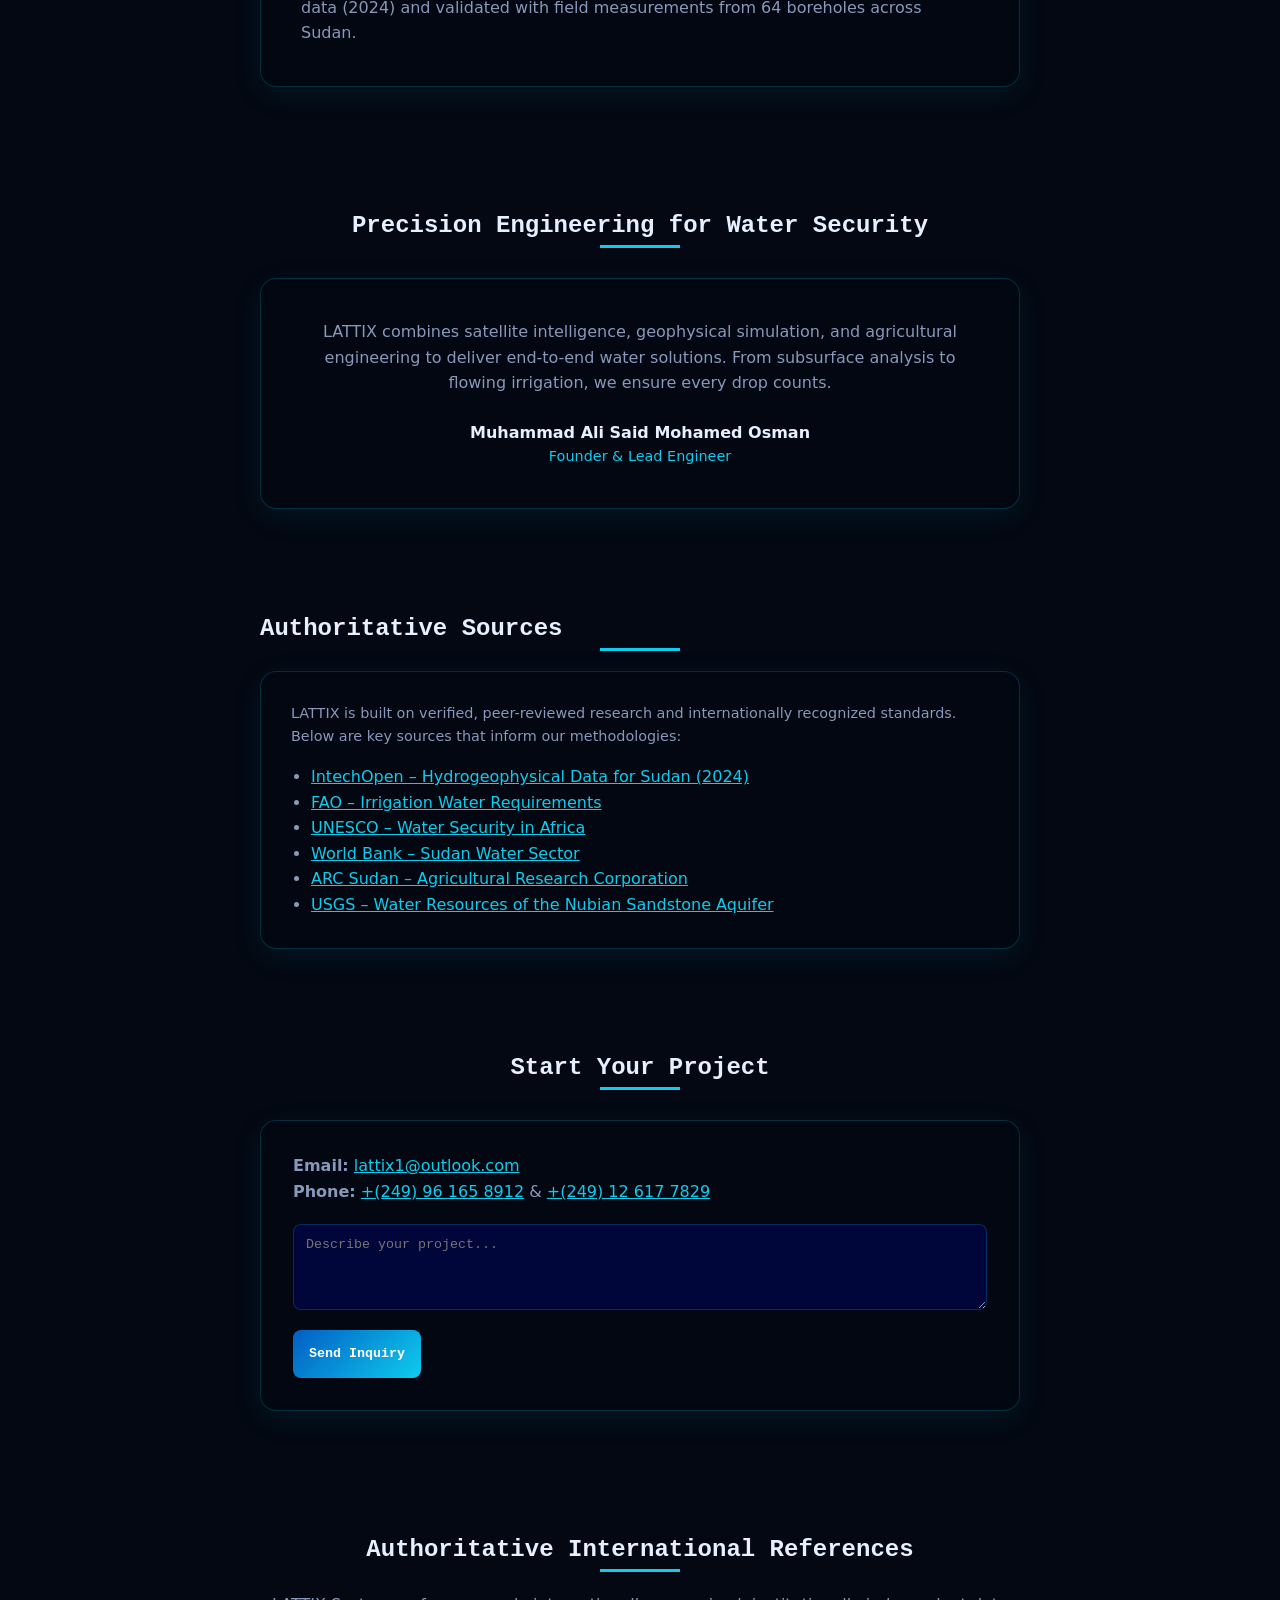
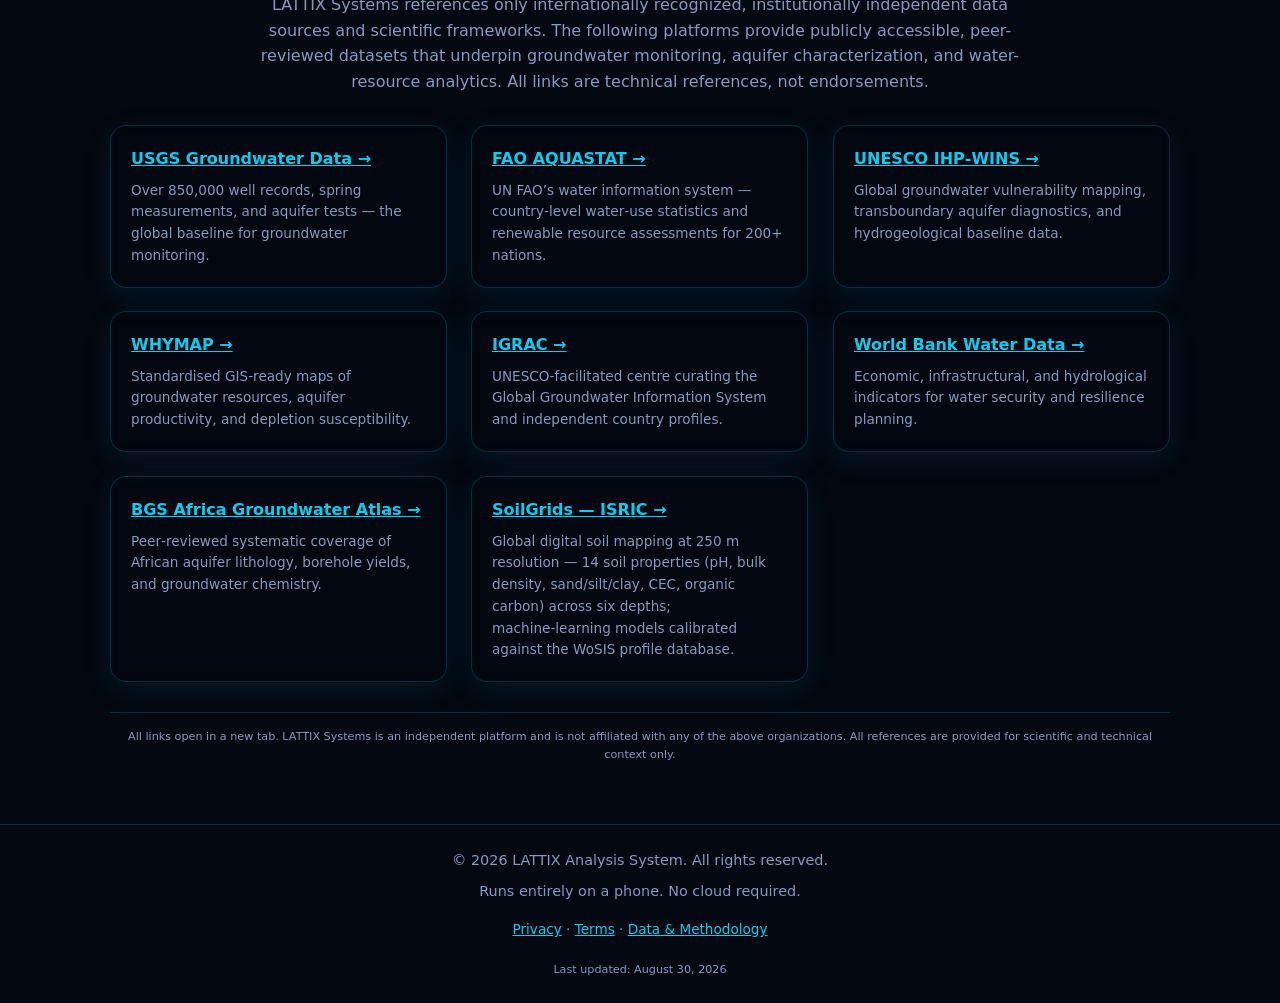
==== commit 3daf9884: "Rebrand to LATTIX Analysis System and update opening description" ====
--- a/index.html
+++ b/index.html
@@ -4,24 +4,24 @@
     <meta charset="UTF-8">
     <meta name="robots" content="index, follow, max-image-preview:large">
     <meta name="viewport" content="width=device-width, initial-scale=1.0">
-    <meta name="description" content="LATTIX – Groundwater Intelligence for Sudan. Precision analysis, strategic insight. Built on a phone, ready for the field.">
-    <title>LATTIX | Groundwater Intelligence for Sudan</title>
+    <meta name="description" content="LATTIX Analysis System is a groundwater Information platform for Sudan. It provides groundwater monitoring, aquifer mapping, borehole data analysis, piezometric level tracking, and strategic water resource management.">
+    <title>LATTIX Analysis System | Groundwater Information Platform for Sudan</title>
     <link rel="stylesheet" href="assets/css/style.css">
 <link rel="canonical" href="https://claythe3ed.github.io/lattix-website/">
 <link rel="icon" href="assets/favicon.svg" type="image/svg+xml">
-<meta property="og:title" content="LATTIX | Groundwater Intelligence for Sudan">
-<meta property="og:description" content="LATTIX – Groundwater Intelligence for Sudan. Precision analysis, strategic insight. Built on a phone, ready for the field.">
+<meta property="og:title" content="LATTIX Analysis System | Groundwater Information Platform for Sudan">
+<meta property="og:description" content="LATTIX Analysis System is a groundwater Information platform for Sudan. It provides groundwater monitoring, aquifer mapping, borehole data analysis, piezometric level tracking, and strategic water resource management.">
 <meta property="og:url" content="https://claythe3ed.github.io/lattix-website/">
 <meta property="og:type" content="website">
-<meta property="og:site_name" content="LATTIX Intelligence Systems">
+<meta property="og:site_name" content="LATTIX Analysis System">
     <meta property="og:image" content="https://claythe3ed.github.io/lattix-website/assets/images/space_background.jpg">
     <meta property="og:image:width" content="2048">
     <meta property="og:image:height" content="1024">
     <meta property="og:image:alt" content="LATTIX - Groundwater Intelligence for Sudan">
 <meta name="twitter:card" content="summary_large_image">
     <meta name="twitter:image" content="https://claythe3ed.github.io/lattix-website/assets/images/space_background.jpg">
-<meta name="twitter:title" content="LATTIX | Groundwater Intelligence for Sudan">
-<meta name="twitter:description" content="LATTIX – Groundwater Intelligence for Sudan. Precision analysis, strategic insight. Built on a phone, ready for the field.">
+<meta name="twitter:title" content="LATTIX Analysis System | Groundwater Information Platform for Sudan">
+<meta name="twitter:description" content="LATTIX Analysis System is a groundwater Information platform for Sudan. It provides groundwater monitoring, aquifer mapping, borehole data analysis, piezometric level tracking, and strategic water resource management.">
 
 
 
@@ -42,8 +42,8 @@
 {
   "@context": "https://schema.org",
   "@type": "Organization",
-  "name": "LATTIX Intelligence Systems",
-  "description": "Groundwater intelligence platform for Sudan. Precision analysis, strategic insight.",
+  "name": "LATTIX Analysis System",
+  "description": "Groundwater Information platform for Sudan. Precision analysis, strategic water resource management.",
   "url": "https://claythe3ed.github.io/lattix-website/",
   "logo": "https://claythe3ed.github.io/lattix-website/assets/favicon.svg",
   "foundingDate": "2024",
@@ -82,7 +82,7 @@
   "description": "Precise borehole location targeting using advanced spectral analysis, including technical probability report.",
   "provider": {
     "@type": "Organization",
-    "name": "LATTIX Intelligence Systems"
+    "name": "LATTIX Analysis System"
   },
   "areaServed": {
     "@type": "Country",
@@ -99,7 +99,7 @@
   "description": "Aquifer yield vs. crop water requirement using FAO coefficients.",
   "provider": {
     "@type": "Organization",
-    "name": "LATTIX Intelligence Systems"
+    "name": "LATTIX Analysis System"
   },
   "areaServed": {
     "@type": "Country",
@@ -116,7 +116,7 @@
   "description": "Scientific land rating for dates, sorghum, sesame & more. Geology, climate, and soil analysis.",
   "provider": {
     "@type": "Organization",
-    "name": "LATTIX Intelligence Systems"
+    "name": "LATTIX Analysis System"
   },
   "areaServed": {
     "@type": "Country",
@@ -133,7 +133,7 @@
   "description": "5D conflict-commerce engine with 36 stratagems. Market intelligence from 489 harvested documents.",
   "provider": {
     "@type": "Organization",
-    "name": "LATTIX Intelligence Systems"
+    "name": "LATTIX Analysis System"
   },
   "areaServed": {
     "@type": "Country",
@@ -146,9 +146,9 @@
 {
   "@context": "https://schema.org",
   "@type": "WebSite",
-  "name": "LATTIX Intelligence Systems",
+  "name": "LATTIX Analysis System",
   "url": "https://claythe3ed.github.io/lattix-website/",
-  "description": "Groundwater intelligence for Sudan. Precision analysis, strategic insight.",
+  "description": "Groundwater Information platform for Sudan. Precision analysis, strategic water resource management.",
   "potentialAction": {
     "@type": "SearchAction",
     "target": "https://claythe3ed.github.io/lattix-website/search?q={search_term_string}",
@@ -222,8 +222,8 @@
                 <span class="status-indicator" id="statusLight"></span>
                 <span id="statusText" style="font-weight: 700; letter-spacing: 0.3em;">L A T T I X</span>
             </div>
-            <h1>LATTIX – Groundwater Intelligence for Sudan</h1>
-    <p><strong>LATTIX</strong> (Layered Aquifer Targeting &amp; Tactical Intelligence eXchange) is a mobile-based groundwater intelligence platform built for Sudan's hydrogeological context. It combines satellite intelligence, geophysical simulation, and agricultural engineering to deliver end-to-end water solutions.</p>
+            <h1>LATTIX Analysis System – Groundwater Information Platform for Sudan</h1>
+    <p><strong>LATTIX Analysis System</strong> is a groundwater Information platform for Sudan. It provides groundwater monitoring, aquifer mapping, borehole data analysis, piezometric level tracking, and strategic water resource management.</p>
             <p class="cyan-text">Precision Analysis, Strategic Insight.</p>
             <p style="color:var(--text-secondary);">Built in Sudan. Running on a phone. Ready for the field.</p>
             <div style="display:flex; gap:16px; flex-wrap:wrap; justify-content:center; margin-top:20px;">
@@ -570,7 +570,7 @@
 
 </main>
     <footer>
-        <p>© 2026 LATTIX Intelligence Systems. All rights reserved.</p>
+        <p>© 2026 LATTIX Analysis System. All rights reserved.</p>
         <p style="margin-top:8px;">Runs entirely on a phone. No cloud required.</p>
         <p style="margin-top:16px; font-size:0.85rem;"><a href="compliance/privacy.html" class="cyan-text">Privacy</a> · <a href="compliance/terms.html" class="cyan-text">Terms</a> · <a href="compliance/methodology.html" class="cyan-text">Data & Methodology</a></p>
 <p style="margin-top:20px; font-size:0.7rem; color:var(--text-secondary);">Last updated: August 30, 2026</p>
